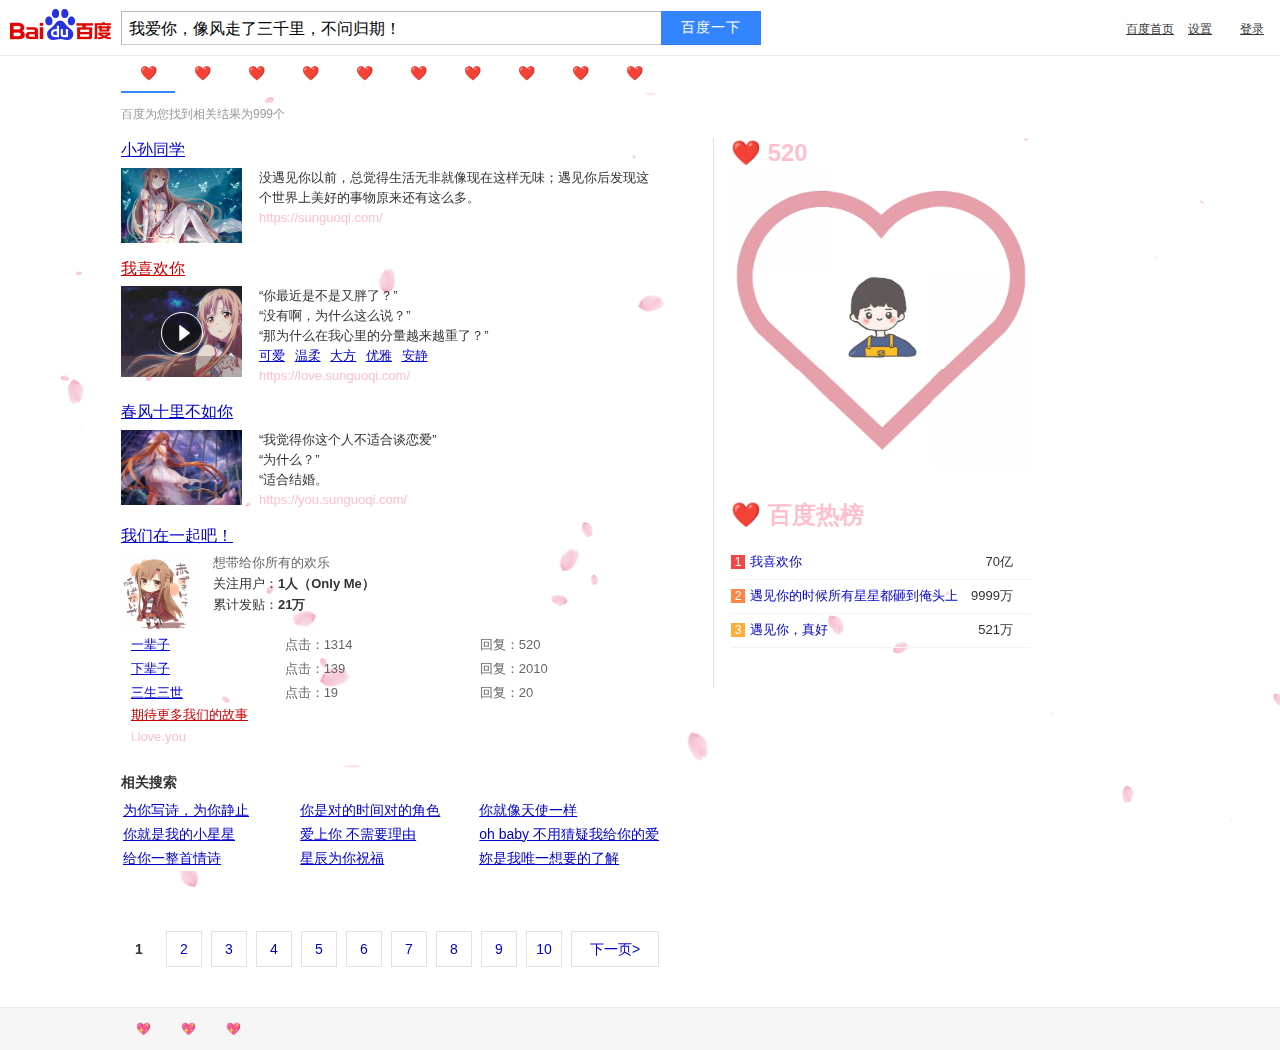
==== result.html @ 17ccb098 "Add files via upload" ====
<html>

<head>
    <title> 我爱你 ❤️</title>
    <meta name="language" content="zh-CN">
    <meta name="github" content="https://github.com/sun0225SUN/Awesome-Love-Code">
    <meta name="describe" content="收集不易，您的star是我坚持的动力，同时也欢迎各位PR哦! ">
    <link rel="icon" type="image/x-icon" href="https://cdn.jsdelivr.net/gh/sun0225SUN/photos/img/20210715233345.png">
    <link rel="search" type="application/opensearchdescription+xml" href="/content-search.xml" title="百度搜索">
    <link rel="stylesheet" href="./result.css">
</head>

<body link="#0000cc">
    <div id="wrapper" class="wrapper_l">
        <script>if (window.bds && bds.util && bds.util.setContainerWidth) {
                bds.util.setContainerWidth();
            }</script>
        <div id="head">
            <div class="head_wrapper">
                <div class="s_form">
                    <div class="s_form_wrapper">
                        <style>
                            .index-logo-srcnew {
                                display: none;
                            }

                            @media (-webkit-min-device-pixel-ratio: 2),
                            (min--moz-device-pixel-ratio: 2),
                            (-o-min-device-pixel-ratio: 2),
                            (min-device-pixel-ratio: 2) {
                                .index-logo-src {
                                    display: none;
                                }

                                .index-logo-srcnew {
                                    display: inline;
                                }
                            }
                        </style>
                        <div id="lg"><img hidefocus="true" src="images/baidu.png" width="270" height="129"></div>
                        <a href="javascript:;" id="result_logo" onmousedown="return c({'fm':'tab','tab':'logo'})"
                            target="_self"><img class="index-logo-src" src="images/baidu.png" alt="到百度首页"
                                title="到百度首页"><img class="index-logo-srcnew" src="images/baidu.png" alt="到百度首页"
                                title="到百度首页"></a>
                        <div id="form" name="f" class="fm "><input type="hidden" name="ie" value="utf-8"><input
                                type="hidden" name="f" value="8"><input type="hidden" name="rsv_bp" value="1"><input
                                type="hidden" name="ch" value=""><input type="hidden" name="tn"
                                value="SE_PclogoS_8whnvm25"><input type="hidden" name="bar" value=""><span
                                class="bg s_ipt_wr"><input id="kw" name="wd" class="s_ipt" maxlength="255"
                                    autocomplete="off" value="我爱你，像风走了三千里，不问归期！"></span><span class="bg s_btn_wr"><input
                                    type="submit" id="su" value="百度一下" class="bg s_btn"></span><span class="tools"><span
                                    id="mHolder">
                                    <div id="mCon"><span>输入法</span></div>
                                    <ul id="mMenu">
                                        <li><a href="javascript:;" name="ime_hw" target="_self">手写</a></li>
                                        <li><a href="javascript:;" name="ime_py" target="_self">拼音</a></li>
                                        <li class="ln"></li>
                                        <li><a href="javascript:;" name="ime_cl" target="_self">关闭</a></li>
                                    </ul>
                                </span></span><input type="hidden" name="oq" value="哈哈"><input type="hidden"
                                name="rsv_pq" value="b4c543330001d825"><input type="hidden" name="rsv_t"
                                value="ff166dYg03rDtVH3pdpVznQvitA+DpDrO0yeJmfh6PIgFDh++zLsp6baa2MTU0p5iCwNbWhjQVoI2g"><input
                                type="hidden" name="rqlang" value="cn"></div>
                        <div id="m"></div>
                    </div>
                </div>
                <div id="u"><a class="toindex" href="javascript:;" target="_self">百度首页</a><a href="javascript:;"
                        name="tj_settingicon" class="pf" target="_self">设置<i
                            class="c-icon c-icon-triangle-down"></i></a><a href="javascript:;" name="tj_login"
                        class="lb" onclick="return false;" target="_self">登录</a></div>
            </div>
        </div>
        <div class="s_tab" id="s_tab">
            <div class="s_tab_inner"><b>❤️</b><a href="javascript:;" wdfield="word"
                    onmousedown="return c({'fm':'tab','tab':'news'})" sync="true" target="_self">❤️</a><a
                    href="javascript:;" onmousedown="return c({'fm':'tab','tab':'video'})" target="_self">❤️</a><a
                    href="javascript:;" wdfield="word" onmousedown="return c({'fm':'tab','tab':'pic'})"
                    target="_self">❤️</a><a href="javascript:;" wdfield="word"
                    onmousedown="return c({'fm':'tab','tab':'zhidao'})" target="_self">❤️</a><a href="javascript:;"
                    wdfield="word" onmousedown="return c({'fm':'tab','tab':'wenku'})" target="_self">❤️</a><a
                    href="javascript:;" wdfield="kw" onmousedown="return c({'fm':'tab','tab':'tieba'})"
                    target="_self">❤️</a><a href="javascript:;" wdfield="q"
                    onmousedown="return c({'fm':'tab','tab':'b2b'})" target="_self">❤️</a><a href="javascript:;"
                    onmousedown="return c({'fm':'tab','tab':'map'})" target="_self">❤️</a><a href="javascript:;"
                    onmousedown="return c({'fm':'tab','tab':'more'})" target="_self">❤️</a>
            </div>
        </div>
        <div id="wrapper_wrapper">
            <!--[if IE 8]>
        <style>
            .c-input input {
                padding-top: 4px;
            }
        </style>
        <![endif]-->
            <style>
                .op-bk-polysemy-other span {
                    display: block
                }

                .op-bk-polysemy-focus a {
                    display: inline-block;
                    height: 22px;
                    line-height: 1.69em;
                    float: left;
                    border-right: 2px solid #fff;
                    background: #f5f5f5;
                    padding: 0 8px;
                    text-decoration: none;
                    color: #333
                }

                .op-bk-polysemy-focustextf span {
                    color: #38f
                }

                .op-bk-polysemy-focusrightf span {
                    display: inline-block;
                    float: left;
                    color: #ccc
                }

                .op-bk-polysemy-focusrightf a {
                    display: inline-block;
                    height: 21px;
                    line-height: 1.54em;
                    text-decoration: underline;
                    border: none;
                    background: #fff;
                    float: left;
                    padding: 0 8px;
                    color: #00c
                }

                .op-bk-polysemy-video__wrap {
                    display: none;
                    position: relative;
                    width: 100%;
                    height: 302.5px;
                    color: #fff;
                    font-size: 13px
                }

                .op-bk-polysemy-video {
                    width: 100%;
                    height: 100%;
                    outline: 0
                }

                .op-bk-polysemy-video__layer {
                    position: absolute;
                    display: none;
                    width: 100%;
                    height: 100%;
                    top: 0;
                    left: 0;
                    background-color: rgba(0, 0, 0, .6);
                    z-index: 1
                }

                .op-bk-polysemy-video__btn,
                .op-bk-polysemy-video__close,
                .op-bk-polysemy-video__replay {
                    position: absolute;
                    cursor: pointer
                }

                .op-bk-polysemy-video__close {
                    top: 5px;
                    right: 5px;
                    z-index: 2
                }

                .op-bk-polysemy-video__btn {
                    bottom: 70px;
                    left: 230px;
                    width: 76px;
                    height: 23px;
                    line-height: 23px;
                    border: 1px solid #fff;
                    text-align: center;
                    color: #fff;
                    text-decoration: none
                }

                .op-bk-polysemy-video__replay {
                    right: 10px;
                    bottom: 10px
                }

                .op-bk-polysemy-imgWrap {
                    position: relative;
                    width: 100%;
                    cursor: pointer
                }

                .op-bk-polysemy-icon {
                    position: absolute;
                    left: 40px;
                    width: 40px;
                    height: 40px;
                    border: 1px solid #fff;
                    border-radius: 50%;
                    background: url([data-uri]) no-repeat center center;
                    background-size: 100% auto
                }

                .op-bk-polysemy-logo {
                    position: absolute;
                    left: 0;
                    bottom: 0;
                    width: 100%;
                    height: 21px;
                    background: rgba(110, 88, 88, .4) url(https://baikebcs.bdimg.com/front-end/second-know/img/logo-small.png) no-repeat center center;
                    background-size: 60px auto
                }

                .op-tieba-general-otherbar span {
                    margin-left: 5px;
                    margin-right: 5px;
                    color: #999
                }

                .op-tieba-general-addnum i,
                .op-tieba-general-replay-time i {
                    font-style: normal
                }

                .op-tieba-general-mainpic {
                    position: relative
                }

                .op-tieba-general-photo {
                    position: absolute;
                    left: 0;
                    top: 0;
                    _display: none;
                    z-index: -1
                }

                .op-tieba-general-photo-link {
                    line-height: 0
                }

                .op-tieba-general-linktxt {
                    display: inline-block
                }

                .op-tieba-general-addnum,
                .op-tieba-general-replay-time {
                    color: #666
                }

                .op-tieba-general-pline {
                    margin-bottom: 3px;
                    *margin-bottom: 5px
                }

                .op-tieba-general-maintable i {
                    font-style: normal
                }

                .op-tieba-general-maintable {
                    padding-top: 2px
                }

                .op-tieba-general-mainpl {
                    padding-left: 10px
                }

                .op-tieba-general-maintable td {
                    padding-bottom: 2px;
                    padding-top: 2px
                }

                .op-tieba-general-graycolor {
                    color: #666
                }

                .op-tieba-general-main-col {
                    margin-top: -4px;
                    position: relative
                }

                .op-tieba-general-main-col p {
                    margin-top: 1px
                }

                .op-tieba-general-right {
                    margin-right: 15px
                }

                .op-tieba-general-lookmore {
                    height: 24px;
                    line-height: 24px;
                    margin-top: -2px;
                    position: relative
                }

                .op_sp_realtime_bigpic5_imgTitle span:hover {
                    text-decoration: underline
                }

                .op_sp_realtime_bigpic5_list div {
                    line-height: 1.7
                }

                .op_sp_realtime_bigpic5_list_last span {
                    padding-bottom: 5px
                }

                .op_sp_realtime_bigpic5_preBox img {
                    vertical-align: top;
                    float: left;
                    height: 81px
                }

                .op_sp_realtime_bigpic5_preBox b,
                .op_sp_realtime_bigpic5_preBox span {
                    display: block;
                    position: absolute;
                    bottom: 0;
                    left: 1px;
                    height: 20px;
                    cursor: pointer
                }

                .op_sp_realtime_bigpic5_preBox span {
                    display: block;
                    background: #000;
                    opacity: .65;
                    filter: alpha(opacity=65);
                    width: 119px
                }

                .op_sp_realtime_bigpic5_preBox b {
                    font: 400 13px/20px arial;
                    color: #fff;
                    background: url(//www.baidu.com/aladdin/img/sp_realtime/play-1.0.png) no-repeat 4px center;
                    padding-left: 20px
                }

                .source-icon {
                    vertical-align: middle;
                    width: 14px;
                    height: 14px;
                    border: 1px solid #eee;
                    border-radius: 100%;
                    margin-right: 5px;
                    margin-top: -3px
                }

                .opr-recommends-merge-title {
                    text-decoration: none
                }

                .opr-recommends-merge-title:hover {
                    text-decoration: underline
                }

                .opr-recommends-merge-imgtext {
                    display: block
                }

                .opr-recommends-merge-hide {
                    display: none
                }

                .opr-recommends-merge-p {
                    position: relative;
                    _zoom: 1
                }

                #lover {
                    transition-duration: 500ms;
                    z-index: 100000;
                }

                #lover:hover {
                    transform: scale(3);
                }

                .opr-recommends-merge-d {
                    min-height: 20px;
                    color: #999
                }

                .opr-recommends-merge-width-text {
                    width: 70px;
                    text-align: center;
                    margin: 3px auto 0;
                    font-size: 12px;
                    line-height: 18px;
                    word-break: break-all
                }

                .opr-recommends-merge-item {
                    text-align: center
                }

                .opr-recommends-merge-mask {
                    position: absolute;
                    top: 0;
                    left: 0;
                    width: 100%;
                }

                .opr-recommends-merge-more-btn i {
                    cursor: pointer
                }

                .opr-recommends-merge-layer table {
                    border-collapse: collapse;
                    border-padding: 0
                }

                .opr-recommends-merge-layer td {
                    font-size: 1em;
                    line-height: 1.67;
                    vertical-align: top
                }

                .opr-recommends-merge-lastspan {
                    display: none
                }

                .opr-recommends-merge-mbGap {
                    margin-bottom: 28px
                }

                .container_l .opr-recommends-merge-lastspan {
                    display: block
                }

                .container_l .cr-content-narrow .opr-recommends-merge-lastspan {
                    display: none
                }

                .opr-recommends-merge-dodge-wrap {
                    margin-bottom: 24px;
                    font-size: 1.1em
                }

                .opr-recommends-merge-user-layer {
                    width: 235px;
                    position: absolute;
                    border: 1px solid #eee;
                    border-radius: 2px;
                    margin-top: 10px;
                    margin-left: -60px;
                    *margin-left: -140px;
                    z-index: 998;
                    background: #fff;
                    color: #333;
                    font-size: 13px;
                    text-align: center;
                    padding: 14px 15px
                }

                .opr-recommends-merge-user-layer button {
                    margin-top: 12px;
                    font-size: 12px
                }

                .opr-recommends-merge-user-layer img {
                    top: 2px;
                    position: relative
                }

                .opr-recommends-merge-user-secondBtn {
                    margin-left: 8px
                }

                .opr-recommends-merge-user-secondBtn i {
                    -ms-transform: rotate(180deg);
                    -moz-transform: rotate(180deg);
                    -webkit-transform: rotate(180deg);
                    -o-transform: rotate(180deg)
                }

                .opr-recommends-merge-user-layer-tips {
                    position: absolute;
                    margin-top: 5px;
                    margin-left: 67px;
                    *margin-left: -22px;
                    border-left: 6px solid transparent;
                    border-right: 6px solid transparent;
                    border-bottom: 6px solid #eee;
                    width: 0;
                    height: 0;
                    z-index: 999
                }

                .opr-recommends-merge-content {
                    position: relative
                }

                .opr-recommends-merge-user-layer-tips-fff {
                    margin-top: 6px;
                    border-bottom: 6px solid #fff
                }

                .opr-recommends-merge-user-layer-hide {
                    display: none
                }

                .opr-recommends-merge-user-layer-icon {
                    position: relative;
                    top: 2px;
                    width: 14px;
                    height: 14px
                }

                .opr-recommends-merge-user-layer-con {
                    position: absolute;
                    width: 312px;
                    height: 140px;
                    top: 0;
                    padding-top: 20px;
                    z-index: 999
                }

                .opr-toplist1-title {
                    position: relative;
                    margin-bottom: 15px
                }

                .opr-toplist1-table .opr-toplist1-right {
                    text-align: right;
                    white-space: nowrap
                }

                .opr-toplist1-table .c-index {
                    min-width: 14px;
                    width: auto
                }

                .opr-toplist1-from {
                    text-align: right
                }

                .opr-toplist1-from a {
                    text-decoration: none
                }

                .opr-toplist1-new {
                    position: relative;
                    top: 1px
                }

                .opr-toplist1-st {
                    margin-bottom: 2px;
                    margin-left: 3px
                }

                .opr-toplist1-update {
                    float: right
                }

                .opr-toplist1-refresh {
                    font-size: 13px;
                    font-weight: 400;
                    text-decoration: none
                }

                .opr-toplist1-cut {
                    white-space: nowrap;
                    text-overflow: ellipsis;
                    overflow: hidden;
                    vertical-align: middle;
                    display: inline-block
                }

                .container_s .opr-toplist1-cut {
                    max-width: 217px
                }

                .container_l .opr-toplist1-cut {
                    max-width: 247px
                }
            </style>
            <div id="container" class="container_s">
                <div id="content_right" class="cr-offset">
                    <table cellspacing="0" cellpadding="0">
                        <tbody>
                            <tr>
                                <td align="left">
                                    <div id="con-ar">
                                        <div class="result-op xpath-log" tpl="right_recommends_merge"
                                            data-click="{&quot;fm&quot;:&quot;alxr&quot;,&quot;p1&quot;:1,&quot;mu&quot;:&quot;http:\/\/www.baidu.com\/s?wd=&amp;srcid=21102&quot;,&quot;rsv_stl&quot;:0,&quot;rsv_srcid&quot;:21102}">
                                            <style>
                                                .c-group-top {
                                                    margin-bottom: 0 !important;
                                                    padding: 10px 10px 11px;
                                                    border-top: 1px solid #E3E3E3;
                                                    border-left: 1px solid #E3E3E3;
                                                    border-right: 1px solid #E3E3E3
                                                }

                                                .c-group-middle {
                                                    margin-bottom: 0 !important;
                                                    padding: 0 10px 8px;
                                                    border-left: 1px solid #E3E3E3;
                                                    border-right: 1px solid #E3E3E3
                                                }

                                                .c-group-bottom {
                                                    padding: 0 10px 10px;
                                                    border-left: 1px solid #E3E3E3;
                                                    border-right: 1px solid #E3E3E3;
                                                    border-bottom: 1px solid #E3E3E3
                                                }

                                                .c-group-title {
                                                    margin-bottom: 5px
                                                }

                                                .c-group {
                                                    width: 516px !important
                                                }
                                            </style>
                                            <div class="cr-content ">
                                                <style>
                                                    .opr-recommends-merge-p,
                                                    .opr-recommends-merge-img,
                                                    .opr-recommends-merge-mask {
                                                        height: 100px;
                                                        width: 100px;
                                                    }

                                                    .opr-recommends-merge-item-vertical .opr-recommends-merge-p,
                                                    .opr-recommends-merge-item-vertical .opr-recommends-merge-img {
                                                        height: 100px;
                                                    }
                                                </style>
                                                <div class="opr-recommends-merge-content">
                                                    <div class="cr-title c-clearfix">

                                                        <span title="相关词语">❤️ 520</span>
                                                    </div>
                                                    <div class="opr-recommends-merge-panel">
                                                        <div class="c-row c-gap-top">
                                                            <div class="c-span4  opr-recommends-merge-item "
                                                                data-click="{'rsv_re_ename':'谢谢','rsv_re_uri':'3f30a2f7476349dc8a8519ace6fe312e'}">
                                                                <div class="opr-recommends-merge-p">
                                                                    <a target="_self" href="javascript:;">
                                                                        <img src="images/01.jpg"
                                                                            class="c-img c-img4 opr-recommends-merge-img"></a>
                                                                    <a class="opr-recommends-merge-mask" target="_self"
                                                                        href="javascript:;"></a>
                                                                </div>


                                                            </div>
                                                            <div class="c-span4  opr-recommends-merge-item "
                                                                data-click="{'rsv_re_ename':'怙恶不悛','rsv_re_uri':'6a9880873dcd4e22b113ff95f9b3518c'}">
                                                                <div class="opr-recommends-merge-p">
                                                                    <a target="_self" href="javascript:;"><img
                                                                            src="images/02.jpg"
                                                                            class="c-img c-img4 opr-recommends-merge-img"></a>
                                                                    <a class="opr-recommends-merge-mask" target="_self"
                                                                        href="javascript:;"></a>
                                                                </div>


                                                            </div>
                                                            <div class="c-span4  c-span-last-s opr-recommends-merge-item "
                                                                data-click="{'rsv_re_ename':'无语','rsv_re_uri':'5a8b1f6aeb344c22824de8c8e2b3932d'}">
                                                                <div class="opr-recommends-merge-p">
                                                                    <a target="_self" href="javascript:;"><img
                                                                            src="images/03.jpg"
                                                                            class="c-img c-img4 opr-recommends-merge-img"></a>
                                                                    <a class="opr-recommends-merge-mask" target="_self"
                                                                        href="javascript:;"></a>
                                                                </div>


                                                            </div>
                                                            <div class="c-span4  c-span-last opr-recommends-merge-lastspan opr-recommends-merge-item "
                                                                data-click="{'rsv_re_ename':'回话','rsv_re_uri':'bde0f4e16b1442c48ccd2aa94e74c6df'}">
                                                                <div class="opr-recommends-merge-p">
                                                                    <a target="_self" href="javascript:;"><img
                                                                            data-src="https://dss2.baidu.com/6ONYsjip0QIZ8tyhnq/it/u=3949176641,4240426765&amp;fm=58"
                                                                            data-b64-id="3949176641_4240426765_58"
                                                                            class="c-img c-img4 opr-recommends-merge-img"></a>
                                                                    <a class="opr-recommends-merge-mask" target="_self"
                                                                        href="javascript:;"></a>
                                                                </div>
                                                                <div class="c-gap-top-small"><a target="_self"
                                                                        title="回话" href="javascript:;">回话</a>
                                                                </div>
                                                                <div class="opr-recommends-merge-d">
                                                                    <p class="opr-recommends-merge-width-text">回答别人问话
                                                                    </p>
                                                                </div>
                                                            </div>
                                                        </div>
                                                        <div class="c-row c-gap-top">
                                                            <div class="c-span4  opr-recommends-merge-item "
                                                                data-click="{'rsv_re_ename':'好像','rsv_re_uri':'fb2bc6a111344a699f3e6a0ae5efca73'}">
                                                                <div class="opr-recommends-merge-p">
                                                                    <a target="_self" href="javascript:;"><img
                                                                            src="images/04.jpg"
                                                                            data-b64-id="1870460053_2750846622_58"
                                                                            class="c-img c-img4 opr-recommends-merge-img"></a>
                                                                    <a class="opr-recommends-merge-mask" target="_self"
                                                                        href="javascript:;"></a>
                                                                </div>


                                                            </div>
                                                            <div class="c-span4  opr-recommends-merge-item "
                                                                data-click="{'rsv_re_ename':'尴尬','rsv_re_uri':'ef5f4dd9033f484e8b74f3bbdd997e8e'}">
                                                                <div class="opr-recommends-merge-p" id="lover">
                                                                    <a target="_self" href="javascript:;"><img
                                                                            src="images/lover.jpg"
                                                                            data-b64-id="1356031244_4184783259_58"
                                                                            class="c-img c-img4 opr-recommends-merge-img"></a>
                                                                    <a class="opr-recommends-merge-mask" target="_self"
                                                                        href="javascript:;"></a>
                                                                </div>


                                                            </div>
                                                            <div class="c-span4  c-span-last-s opr-recommends-merge-item "
                                                                data-click="{'rsv_re_ename':'你们','rsv_re_uri':'e4d4c452e2224a50b14f78d29922ee4c'}">
                                                                <div class="opr-recommends-merge-p">
                                                                    <a target="_self" href="javascript:;"><img
                                                                            src="images/06.jpg"
                                                                            data-b64-id="4014817800_409926055_58"
                                                                            class="c-img c-img4 opr-recommends-merge-img"></a>
                                                                    <a class="opr-recommends-merge-mask" target="_self"
                                                                        href="javascript:;"></a>
                                                                </div>


                                                            </div>
                                                        </div>
                                                        <div class="c-row c-gap-top">
                                                            <div class="c-span4  opr-recommends-merge-item "
                                                                data-click="{'rsv_re_ename':'词语','rsv_re_uri':'eef583e4a993497787f59d041d7a2ae3'}">
                                                                <div class="opr-recommends-merge-p">
                                                                    <a target="_self" href="javascript:;"><img
                                                                            src="images/07.jpg"
                                                                            data-b64-id="211622640_3620576003_58"
                                                                            class="c-img c-img4 opr-recommends-merge-img"></a>
                                                                    <a class="opr-recommends-merge-mask" target="_self"
                                                                        href="javascript:;"></a>
                                                                </div>


                                                            </div>
                                                            <div class="c-span4  opr-recommends-merge-item "
                                                                data-click="{'rsv_re_ename':'纠结','rsv_re_uri':'ad0989eedaee409fac52606b8f42b5d2'}"
                                                                style="margin-top: 3px;">
                                                                <div class="opr-recommends-merge-p">
                                                                    <a target="_self" href="javascript:;"><img
                                                                            src="images/08.jpg"
                                                                            class="c-img c-img4 opr-recommends-merge-img"></a>
                                                                    <a class="opr-recommends-merge-mask" target="_self"
                                                                        href="javascript:;"></a>
                                                                </div>


                                                            </div>
                                                            <div class="c-span4  c-span-last-s opr-recommends-merge-item "
                                                                data-click="{'rsv_re_ename':'仿佛','rsv_re_uri':'49987c6f64494cd68b6dbed8dd13ab3f'}">
                                                                <div class="opr-recommends-merge-p">
                                                                    <a target="_self" href="javascript:;"><img
                                                                            src="images/09.jpg"
                                                                            class="c-img c-img4 opr-recommends-merge-img"></a>
                                                                    <a class="opr-recommends-merge-mask" target="_self"
                                                                        href="javascript:;"></a>
                                                                </div>


                                                            </div>
                                                        </div>

                                                    </div>
                                                </div>
                                            </div>
                                        </div>
                                        <div class="result-op xpath-log" tpl="right_toplist1"
                                            data-click="{&quot;fm&quot;:&quot;alxr&quot;,&quot;p1&quot;:2,&quot;mu&quot;:&quot;http:\/\/www.baidu.com&quot;,&quot;rsv_stl&quot;:0,&quot;rsv_srcid&quot;:20811}">
                                            <style>
                                                .c-group-top {
                                                    margin-bottom: 0 !important;
                                                    padding: 10px 10px 11px;
                                                    border-top: 1px solid #E3E3E3;
                                                    border-left: 1px solid #E3E3E3;
                                                    border-right: 1px solid #E3E3E3
                                                }

                                                .c-group-middle {
                                                    margin-bottom: 0 !important;
                                                    padding: 0 10px 8px;
                                                    border-left: 1px solid #E3E3E3;
                                                    border-right: 1px solid #E3E3E3
                                                }

                                                .c-group-bottom {
                                                    padding: 0 10px 10px;
                                                    border-left: 1px solid #E3E3E3;
                                                    border-right: 1px solid #E3E3E3;
                                                    border-bottom: 1px solid #E3E3E3
                                                }

                                                .c-group-title {
                                                    margin-bottom: 5px
                                                }

                                                .c-group {
                                                    width: 516px !important
                                                }
                                            </style>
                                            <div class="cr-content ">
                                                <div class="FYB_RD">
                                                    <div class="cr-title opr-toplist1-title" title="百度热榜">
                                                        ❤️ 百度热榜
                                                    </div>
                                                    <table class="c-table opr-toplist1-table">
                                                        <tbody>
                                                            <tr>

                                                                <td><span><span
                                                                            class="c-index  c-index-hot1 c-gap-icon-right-small">1</span><a
                                                                            target="_self" href="javascript:;"
                                                                            class="opr-toplist1-cut">我喜欢你
                                                                        </a></span></td>
                                                                <td class="opr-toplist1-right opr-toplist1-right-hot">
                                                                    70亿<i class="opr-toplist1-st c-icon "></i></td>
                                                            </tr>
                                                            <tr>

                                                                <td><span><span
                                                                            class="c-index  c-index-hot2 c-gap-icon-right-small">2</span><a
                                                                            target="_self" href="javascript:;"
                                                                            class="opr-toplist1-cut">遇见你的时候所有星星都砸到俺头上</a></span>
                                                                </td>
                                                                <td class="opr-toplist1-right opr-toplist1-right-hot">
                                                                    9999万<i class="opr-toplist1-st c-icon "></i></td>
                                                            </tr>
                                                            <tr>

                                                                <td><span><span
                                                                            class="c-index  c-index-hot3 c-gap-icon-right-small">3</span><a
                                                                            target="_self" href="javascript:;"
                                                                            class="opr-toplist1-cut">遇见你，真好</a></span>
                                                                </td>
                                                                <td class="opr-toplist1-right opr-toplist1-right-hot">
                                                                    521万<i class="opr-toplist1-st c-icon "></i></td>
                                                            </tr>
                                                        </tbody>


                                                    </table>
                                                </div>
                                            </div>
                                        </div>
                                    </div>
                                </td>
                            </tr>
                        </tbody>
                    </table>
                </div>
                <div class="head_nums_cont_outer OP_LOG">
                    <div class="head_nums_cont_inner" style="top:-42px">
                        <div class="search_tool_conter"><span class="c-gap-left-samll search_tool_close"><i
                                    class="c-icon searchTool-up c-icon-chevron-top-gray-s"></i>收起工具</span><span
                                class="search_tool_tf ">时间不限<i class="c-icon c-icon-triangle-down"></i></span><span
                                class="search_tool_ft c-gap-left">所有网页和文件<i
                                    class="c-icon c-icon-triangle-down"></i></span><span
                                class="search_tool_si c-gap-left">站点内检索<i
                                    class="c-icon c-icon-triangle-down"></i></span></div>
                        <div class="nums">
                            <span class="nums_text">百度为您找到相关结果为999个</span>
                        </div>
                    </div>
                </div>
                <div id="content_left">
                    <div class="result c-container " id="1" srcid="1599" tpl="se_com_default"
                        data-click="{'rsv_bdr':'0' }">
                        <h3 class="t"><a
                                data-click="{'F':'778317EA','F1':'9D73F1E4','F2':'6CA6DD6B','F3':'54E5263F','T':'1589442239','y':'FFB95FFF'}"
                                href="javascript:;" target="_self">小孙同学</a></h3>
                        <div class="c-row c-gap-top-small">
                            <div class="general_image_pic c-span6"><a class="c-img6" style="height:75px"
                                    href="javascript:;" target="_self"><img class="c-img c-img6" src="images/pic1.jpg"
                                        style="height:75px;"></a></div>
                            <div class="c-span18 c-span-last">
                                <div class="c-abstract">没遇见你以前，总觉得生活无非就像现在这样无味；遇见你后发现这个世界上美好的事物原来还有这么多。</div>
                                <div class="f13"><a target="_self" href="javascript:;" class="c-showurl"
                                        style="text-decoration:none;">https://sunguoqi.com/&nbsp;</a>
                                </div>
                            </div>
                        </div>
                    </div>


                    <div class="result-op c-container xpath-log" srcid="1547" id="3" tpl="bk_polysemy"
                        mu="https://baike.baidu.com/item/哈哈/274667" data-op="{'y':'EF7F1ED6'}"
                        data-click="{'p1':'3','rsv_bdr':'0','fm':'albk',rsv_stl:''}">
                        <h3 class="t c-gap-bottom-small">
                            <a href="javascript:;" target="_self">
                                <em>我喜欢你</em></a>
                        </h3>
                        <div class="c-row">
                            <div class="op-bk-polysemy-video__wrap c-gap-bottom">
                                <i class="c-icon c-icon-close op-bk-polysemy-video__close OP_LOG_BTN"></i>
                                <div class="op-bk-polysemy-video__layer">
                                    <a class="op-bk-polysemy-video__btn" href="javascript:;" target="_self">进入百科</a>
                                    <div class="op-bk-polysemy-video__replay OP_LOG_BTN">重新播放</div>
                                </div>
                                <video class="op-bk-polysemy-video"
                                    poster="https://bkimg.cdn.bcebos.com/pic/9358d109b3de9c8282d48a5c6281800a18d843ab?x-bce-process=image/resize,m_fill,w_400,h_225,align_0"
                                    data-src="http://www.baidu.com/link?url=p4cg3b04H06K_f4_8_9eLm5Ofo2h5q64mFPehMDbCYpQKonuSDvEklzYrN8ORyx-oPswR0b_ErqUrRWQLTkZmgLk9uJVD3NAajbz6tutG5l7xSjQXeXUvnkFZyWDSCR4Yu7zfp-hugEQdauXtntcoa"
                                    controls="controls" preload="auto" controlslist="nodownload"
                                    oncontextmenu="return false">
                                </video>
                            </div>
                            <div class="c-span6">
                                <div class="op-bk-polysemy-imgWrap OP_LOG_BTN"
                                    data-url="http://www.baidu.com/link?url=2UyZke3nX7z-repkdOautH7KLfKj9p1yZ5vhXZS6MPUgjxLhX8hTtLWxAiP9cntEXLv-w2NY7TKgyxtv37yF_1wt1DVZFW4RfVGNdfSzLogHmg-zxaaPkfqcfcGrQrrY">
                                    <div class="c-img c-img6"
                                        style="height: 91px; background: url(images/pic2.jpg) no-repeat center center; background-size: cover;">
                                    </div>
                                    <i class="op-bk-polysemy-icon" style="top:25.5px"></i>
                                    <div class="op-bk-polysemy-logo"></div>
                                </div>
                            </div>
                            <div class="c-span18 c-span-last">
                                <p>“你最近是不是又胖了？”<br>
                                    “没有啊，为什么这么说？”<br>
                                    “那为什么在我心里的分量越来越重了？”</p>
                                <p>
                                    <a class="c-gap-right-small op-se-listen-recommend" href="javascript:;"
                                        target="_self" title="可爱">可爱</a>
                                    <a class="c-gap-right-small op-se-listen-recommend" href="javascript:;"
                                        target="_self" title="温柔">温柔</a>
                                    <a class="c-gap-right-small op-se-listen-recommend" href="javascript:;"
                                        target="_self" title="大方">大方</a>
                                    <a class="c-gap-right-small op-se-listen-recommend" href="javascript:;"
                                        target="_self" title="优雅">优雅</a>
                                    <a class="c-gap-right-small op-se-listen-recommend" href="javascript:;"
                                        target="_self" title="安静">安静</a>
                                </p>
                                <p class=" op-bk-polysemy-move"><span class="c-showurl">https://love.sunguoqi.com/
                                    </span>
                                </p>
                            </div>
                        </div>
                    </div>


                    <style>
                        .c-group-top {
                            margin-bottom: 0 !important;
                            padding: 10px 10px 11px;
                            border-top: 1px solid #E3E3E3;
                            border-left: 1px solid #E3E3E3;
                            border-right: 1px solid #E3E3E3
                        }

                        .c-group-middle {
                            margin-bottom: 0 !important;
                            padding: 0 10px 8px;
                            border-left: 1px solid #E3E3E3;
                            border-right: 1px solid #E3E3E3
                        }

                        .c-group-bottom {
                            padding: 0 10px 10px;
                            border-left: 1px solid #E3E3E3;
                            border-right: 1px solid #E3E3E3;
                            border-bottom: 1px solid #E3E3E3
                        }

                        .c-group-title {
                            margin-bottom: 5px
                        }

                        .c-group {
                            width: 516px !important
                        }
                    </style>
                    <div class="result c-container " id="8" srcid="1599" tpl="se_com_default"
                        data-click="{'rsv_bdr':'0' }">
                        <h3 class="t"><a data-click="{
            'F':'778317EA',
            'F1':'9D73F1E4',
            'F2':'4CA6DC6B',
            'F3':'54E5263F',
            'T':'1589442239',
                        'y':'BFEDEDBA'
                                                }" href="javascript:;" target="_self">春风十里不如你</a></h3>
                        <div class="c-row c-gap-top-small">
                            <div class="general_image_pic c-span6"><a class="c-img6" style="height:75px"
                                    href="javascript:;" target="_self"><img class="c-img c-img6" src="images/pic3.jpg"
                                        style="height:75px;"></a></div>
                            <div class="c-span18 c-span-last">
                                <div class="c-abstract">“我觉得你这个人不适合谈恋爱”<br>
                                    “为什么？”<br>
                                    “适合结婚。</div>
                                <div class="f13"><a target="_self" href="javascript:;" class="c-showurl"
                                        style="text-decoration:none;">
                                        <style>
                                            .nor-src-wrap {
                                                position: relative;
                                            }

                                            .nor-src-icon {
                                                vertical-align: middle;
                                                width: 14px;
                                                height: 14px;
                                                border: 1px solid #eee;
                                                border-radius: 100%;
                                                margin-right: 5px;
                                                margin-top: -3px;
                                                position: relative;
                                            }

                                            .nor-src-icon-with-v {
                                                margin-right: 10px;
                                            }

                                            .nor-src-icon-v {
                                                display: inline-block;
                                                width: 10px;
                                                height: 10px;
                                                border-radius: 100%;
                                                position: absolute;
                                                left: 8px;
                                                bottom: 0;
                                                background-image: url(https://b.bdstatic.com/searchbox/icms/searchbox/img/yellow-v.png);
                                                background-size: 10px 10px;
                                            }

                                            .nor-src-icon-v.vicon-1 {
                                                background-image: url(https://b.bdstatic.com/searchbox/icms/searchbox/img/red-v.png);
                                            }

                                            .nor-src-icon-v.vicon-2 {
                                                background-image: url(https://b.bdstatic.com/searchbox/icms/searchbox/img/blue-v.png);
                                            }

                                            .nor-src-icon-v.vicon-3 {
                                                background-image: url(https://b.bdstatic.com/searchbox/icms/searchbox/img/yellow-v.png);
                                            }
                                        </style>
                                        <span class="nor-src-wrap">https://you.sunguoqi.com/</span>
                                    </a>

                                </div>
                            </div>
                        </div>
                    </div>
                    <div class="result-op c-container xpath-log" srcid="10" fk="哈哈" id="6" tpl="tieba_general"
                        mu="http://tieba.baidu.com/f?kw=%B9%FE%B9%FE&amp;fr=ala0&amp;loc=rec" data-op="{'y':'EBFB5B77'}"
                        data-click="{'p1':'6','rsv_bdr':'0','fm':'alop',rsv_stl:'5'}">
                        <h3 class="t c-gap-bottom-small">
                            <a href="javascript:;" target="_self">
                                我们在一起吧！</a>
                        </h3>
                        <style>
                            .op-tieba-general-mainpic {
                                width: 75px;
                                margin-right: 17px;
                                float: left;
                            }

                            .op-tieba-general-main-con {
                                width: 259px;
                                float: left;
                            }

                            .op-tieba-general-main-col {
                                width: 443px;
                            }

                            .op-tieba-general-leftimg-main {
                                width: 351px;
                            }
                        </style>
                        <table class="op-tieba-general-maintable" width="100%" cellspacing="0" cellpadding="0"
                            border="0">
                            <tbody>
                                <tr>
                                    <td class="op-tieba-general-firsttd" colspan="3">
                                        <div class="op-tieba-general-mainpic"><a class="op-tieba-general-photo-link"
                                                href="javascript:;" target="_self"><img class="c-img4"
                                                    src="./images/pic4.jpg"></a>
                                        </div>
                                        <div class="op-tieba-general-main-col op-tieba-general-main-con">
                                            <p class="c-gray">想带给你所有的欢乐</p>
                                            <p><span>关注用户：<strong>1人（Only Me）</strong></span></p>
                                            <p><span>累计发贴：<strong>21万</strong></span></p>

                                        </div>
                                    </td>
                                </tr>
                                <tr>
                                    <td class="op-tieba-general-firsttd op-tieba-general-mainpl"><a href="javascript:;"
                                            target="_self" class="op-tieba-general-linktxt">一辈子</a>
                                    </td>
                                    <td class="op-tieba-general-graycolor"><span class="c-gap-right-small">点击：<i
                                                class="op-mthread1-clicknum">1314</i></span></td>
                                    <td class="op-tieba-general-graycolor"><span>回复：<i
                                                class="op-mthread1-replaynumber">520</i></span>
                                    </td>
                                </tr>
                                <tr>
                                    <td class="op-tieba-general-firsttd op-tieba-general-mainpl"><a href="javascript:;"
                                            target="_self" class="op-tieba-general-linktxt">下辈子</a>
                                    </td>
                                    <td class="op-tieba-general-graycolor"><span class="c-gap-right-small">点击：<i
                                                class="op-mthread2-clicknum">139</i></span></td>
                                    <td class="op-tieba-general-graycolor"><span>回复：<i
                                                class="op-mthread2-replaynumber">2010</i></span>
                                    </td>
                                </tr>
                                <tr>
                                    <td class="op-tieba-general-firsttd op-tieba-general-mainpl"><a href="javascript:;"
                                            target="_self" class="op-tieba-general-linktxt">三生三世</a>
                                    </td>
                                    <td class="op-tieba-general-graycolor"><span class="c-gap-right-small">点击：<i
                                                class="op-mthread3-clicknum">19</i></span></td>
                                    <td class="op-tieba-general-graycolor"><span>回复：<i
                                                class="op-mthread3-replaynumber">20</i></span></td>
                                </tr>
                            </tbody>
                        </table>
                        <div class="op-tieba-general-lookmore op-tieba-general-mainpl"><a href="javascript:;"
                                target="_self"><em>期待更多我们的故事</em></a>
                        </div>
                        <div class="c-showurl op-tieba-general-mainpl">
                            <span class="c-showurl">i.love.you</span><span class="c-tools"
                                id="tools_14207815823447778962_6"><a class="c-tip-icon" href="javascript:;"
                                    target="_self"><i class="c-icon c-icon-triangle-down-g"></i></a></span><a
                                target="_self" href="javascript:;"></a>
                        </div>
                    </div>
                    <style>
                        .c-group-top {
                            margin-bottom: 0 !important;
                            padding: 10px 10px 11px;
                            border-top: 1px solid #E3E3E3;
                            border-left: 1px solid #E3E3E3;
                            border-right: 1px solid #E3E3E3
                        }

                        .c-group-middle {
                            margin-bottom: 0 !important;
                            padding: 0 10px 8px;
                            border-left: 1px solid #E3E3E3;
                            border-right: 1px solid #E3E3E3
                        }

                        .c-group-bottom {
                            padding: 0 10px 10px;
                            border-left: 1px solid #E3E3E3;
                            border-right: 1px solid #E3E3E3;
                            border-bottom: 1px solid #E3E3E3
                        }

                        .c-group-title {
                            margin-bottom: 5px
                        }

                        .c-group {
                            width: 516px !important
                        }
                    </style>
                </div>
                <div style="clear:both;height:0;"></div>
                <div id="rs">
                    <div class="tt">相关搜索</div>
                    <table cellpadding="0">
                        <tbody>
                            <tr>
                                <th>
                                    <a href="javascript:;" target="_self">为你写诗，为你静止</a>
                                </th>
                                <td></td>
                                <th>
                                    <a href="javascript:;" target="_self">你是对的时间对的角色</a>
                                </th>
                                <td></td>
                                <th>
                                    <a href="javascript:;" target="_self">你就像天使一样</a>
                                </th>
                            </tr>
                            <tr>
                                <th>
                                    <a href="javascript:;" target="_self">你就是我的小星星</a>
                                </th>
                                <td></td>
                                <th>
                                    <a href="javascript:;" target="_self">爱上你
                                        不需要理由</a>
                                </th>
                                <td></td>
                                <th>
                                    <a href="javascript:;" target="_self">oh
                                        baby 不用猜疑我给你的爱</a>
                                </th>
                            </tr>
                            <tr>
                                <th>
                                    <a href="javascript:;" target="_self">给你一整首情诗</a>
                                </th>
                                <td></td>
                                <th>
                                    <a href="javascript:;" target="_self">星辰为你祝福</a>
                                </th>
                                <td></td>
                                <th>
                                    <a href="javascript:;" target="_self">妳是我唯一想要的了解 </a>
                                </th>
                            </tr>
                        </tbody>
                    </table>
                </div>
                <div id="page">
                    <strong><span class="fk fk_cur"><i class="c-icon c-icon-bear-p"></i></span><span
                            class="pc">1</span></strong><a href="javascript:;" target="_self"><span class="fk fkd"><i
                                class="c-icon c-icon-bear-pn"></i></span><span class="pc">2</span></a><a
                        href="javascript:;" target="_self"><span class="fk"><i
                                class="c-icon c-icon-bear-pn"></i></span><span class="pc">3</span></a><a
                        href="javascript:;" target="_self"><span class="fk fkd"><i
                                class="c-icon c-icon-bear-pn"></i></span><span class="pc">4</span></a><a
                        href="javascript:;" target="_self"><span class="fk"><i
                                class="c-icon c-icon-bear-pn"></i></span><span class="pc">5</span></a><a
                        href="javascript:;" target="_self"><span class="fk fkd"><i
                                class="c-icon c-icon-bear-pn"></i></span><span class="pc">6</span></a><a
                        href="javascript:;" target="_self"><span class="fk"><i
                                class="c-icon c-icon-bear-pn"></i></span><span class="pc">7</span></a><a
                        href="javascript:;" target="_self"><span class="fk fkd"><i
                                class="c-icon c-icon-bear-pn"></i></span><span class="pc">8</span></a><a
                        href="javascript:;" target="_self"><span class="fk"><i
                                class="c-icon c-icon-bear-pn"></i></span><span class="pc">9</span></a><a
                        href="javascript:;" target="_self"><span class="fk fkd"><i
                                class="c-icon c-icon-bear-pn"></i></span><span class="pc">10</span></a><a
                        href="javascript:;" class="n" target="_self">下一页&gt;</a>
                </div>
                <div id="content_bottom">
                </div>
            </div>
            <div id="foot">
                <div class="foot-inner"><span id="help" style="float:left;padding-left:121px"><a href="javascript:;"
                            target="_self"
                            onmousedown="return c({'fm':'behb','tab':'help','url':this.href,'title':this.innerHTML})">💖</a><a
                            href="javascript:;" target="_self"
                            onmousedown="return c({'fm':'behb','tab':'jubao','url':this.href,'title':this.innerHTML})">💖</a><a
                            class="feedback" onclick="return false;" href="javascript:;" target="_self"
                            onmousedown="return ns_c({'fm':'behb','tab':'feedback'})">💖</a></span></div>
            </div>
            <div class="c-tips-container" id="c-tips-container"></div>
        </div>
    </div>
    <audio id="music" autoplay="autoplay" loop="loop">
        <source src="./bgMusic.mp3" type="audio/mpeg">
    </audio>
    <script type="text/javascript"
        src="https://dss1.bdstatic.com/5eN1bjq8AAUYm2zgoY3K/r/www/cache/static/protocol/https/jquery/jquery-1.10.2.min_65682a2.js"></script>
    <script src="sakura.js"></script>
    <script>
        let loveWords = [
            '如果我不讨你喜欢，你直接爱上我好了',
            '打你名字再多遍都不费劲，输入法会自己跑出来',
            '你喜欢星星吗？我才不摘给你，我要把它们藏进我的眼睛，每天对着你blingbling',
            '你笑的时候真好看，像月牙里装满了星星',
            '我不知道流星能飞多久，值不值得追求;我不知道樱花能开多久，值不值得等候。但我知道你就像烟花般美丽，像恒星般永恒，值得我用一生去保留',
            '如果一滴水代表一个祝福，我送你一个东海;如果一颗星代表一份幸福，我送你一条银河;如果一棵树代表一份思念，我送你一片森林',
            '不思进取，思你',
            '时光还在，你还在',
            '假如可以的话，我愿意花去生命中的每一分每一秒，陪着你',
            '唱一首写不完的歌，荡漾着爱你的音符',
            '对于世界而言，你是一个人;但是对于我而言，你是我的整个世界',
        ];
        let allLinks = document.getElementsByTagName("a");
        for (let i = 0; i < allLinks.length; i++) {
            allLinks[i].href = "javascript:;"
            allLinks[i].target = "_self";
            allLinks[i].onclick = () => {
                document.getElementById("music").play();
                alert(loveWords[Math.floor(Math.random() * loveWords.length)]);
            };
        }
    </script>
    <script src="./cursor-effect.js"></script>
    <canvas
        style="position: fixed; left: 0px; top: 0px; z-index: 2147483647; pointer-events: none; width: 1214px; height: 925px;"
        width="1214" height="925"></canvas>
    <!---->
    <canvas height="925" width="1214" style="position: fixed;left: 0;top: 0;pointer-events: none;z-index: -1;"
        id="canvas_sakura"></canvas>
    <!---->

</body>

</html>
---- result.css ----
body {
    color: #333;
    background: #fff;
    padding: 6px 0 0;
    margin: 0;
    position: relative;
    min-width: 900px
}

body,
th,
td,
.p1,
.p2 {
    font-family: arial
}

p,
form,
ol,
ul,
li,
dl,
dt,
dd,
h3 {
    margin: 0;
    padding: 0;
    list-style: none
}

input {
    padding-top: 0;
    padding-bottom: 0;
    -moz-box-sizing: border-box;
    -webkit-box-sizing: border-box;
    box-sizing: border-box
}

table,
img {
    border: 0
}

td {
    font-size: 9pt;
    line-height: 18px
}

em {
    font-style: normal;
    color: #c00
}

a em {
    text-decoration: underline
}

cite {
    font-style: normal;
    color: pink
}

.m,
a.m {
    color: #666
}

a.m:visited {
    color: #606
}

.g,
a.g {
    color: pink
}

.c {
    color: #77c
}

.f14 {
    font-size: 14px
}

.f10 {
    font-size: 10.5pt
}

.f16 {
    font-size: 16px
}

.f13 {
    font-size: 13px
}

.bg {
    background-image: url(https://dss1.bdstatic.com/5eN1bjq8AAUYm2zgoY3K/r/www/cache/static/protocol/https/global/img/icons_441e82f.png);
    _background-image: url(https://dss1.bdstatic.com/5eN1bjq8AAUYm2zgoY3K/r/www/cache/static/protocol/https/global/img/icons_d5b04cc.gif);
    background-repeat: no-repeat
}

#u,
#head,
#tool,
#search,
#foot {
    font-size: 12px
}

.logo {
    width: 117px;
    height: 38px;
    cursor: pointer
}

.p1 {
    line-height: 120%;
    margin-left: -12pt
}

.p2 {
    width: 100%;
    line-height: 120%;
    margin-left: -12pt
}

#wrapper {
    _zoom: 1
}

#container {
    word-break: break-all;
    word-wrap: break-word;
    position: relative
}

.container_s {
    width: 1002px
}

.container_l {
    width: 1222px
}

#content_left {
    width: 636px;
    float: left;
    padding-left: 35px
}

#content_right {
    border-left: 1px solid #e1e1e1;
    float: right
}

.container_s #content_right {
    width: 271px
}

.container_l #content_right {
    width: 434px
}

.content_none {
    padding-left: 35px
}

#u {
    color: #999;
    white-space: nowrap;
    position: absolute;
    right: 10px;
    top: 4px;
    z-index: 299
}

#u a {
    color: #00c;
    margin: 0 5px
}

#u .reg {
    margin: 0
}

#u .last {
    margin-right: 0
}

#u .un {
    font-weight: 700;
    margin-right: 5px
}

#u ul {
    width: 100%;
    background: #fff;
    border: 1px solid #9b9b9b
}

#u li {
    height: 25px
}

#u li a {
    width: 100%;
    height: 25px;
    line-height: 25px;
    display: block;
    text-align: left;
    text-decoration: none;
    text-indent: 6px;
    margin: 0;
    filter: none \9
}

#u li a:hover {
    background: #ebebeb
}

#u li.nl {
    border-top: 1px solid #ebebeb
}

#user {
    display: inline-block
}

#user_center {
    position: relative;
    display: inline-block
}

#user_center .user_center_btn {
    margin-right: 5px
}

.userMenu {
    width: 64px;
    position: absolute;
    right: 7px;
    _right: 2px;
    top: 15px;
    top: 14px \9;
    *top: 15px;
    padding-top: 4px;
    display: none;
    *background: #fff
}

#head {
    padding-left: 35px;
    margin-bottom: 20px;
    width: 900px
}

.fm {
    clear: both;
    position: relative;
    z-index: 297
}

.nv a,
.nv b,
.btn,
#page,
#more {
    font-size: 14px
}

.s_nav {
    height: 45px
}

.s_nav .s_logo {
    margin-right: 20px;
    float: left
}

.s_nav .s_logo img {
    border: 0;
    display: block
}

.s_tab {
    line-height: 18px;
    padding: 20px 0 0;
    float: left
}

.s_nav a {
    color: #00c;
    font-size: 14px
}

.s_nav b {
    font-size: 14px
}

.s_ipt_wr {
    width: 536px;
    height: 30px;
    display: inline-block;
    margin-right: 5px;
    background-position: 0 -96px;
    border: 1px solid #b6b6b6;
    border-color: #7b7b7b #b6b6b6 #b6b6b6 #7b7b7b;
    vertical-align: top
}

.s_ipt {
    width: 523px;
    height: 22px;
    font: 16px/18px arial;
    line-height: 22px;
    margin: 5px 0 0 7px;
    padding: 0;
    background: #fff;
    border: 0;
    outline: 0;
    -webkit-appearance: none
}

.s_btn {
    width: 95px;
    height: 32px;
    padding-top: 2px \9;
    font-size: 14px;
    padding: 0;
    background-color: #ddd;
    background-position: 0 -48px;
    border: 0;
    cursor: pointer
}

.s_btn_h {
    background-position: -240px -48px
}

.s_btn_wr {
    width: 97px;
    height: 34px;
    display: inline-block;
    background-position: -120px -48px;
    *position: relative;
    z-index: 0;
    vertical-align: top
}

.fm_red .s_ipt_wr,
.fm_red .s_ipt_wr.iptfocus,
.fm_red .s_ipt_wr:hover,
.fm_red .s_ipt_wr.ipthover {
    border-color: #e10602 transparent #e10602 #e10602
}

.fm_red .s_btn {
    background-color: #e10602;
    border-bottom: 1px solid #c30602
}

.yy_fm .s_ipt_wr,
.yy_fm .s_ipt_wr.iptfocus,
.yy_fm .s_ipt_wr:hover,
.yy_fm .s_ipt_wr.ipthover {
    border-color: #e10602 transparent #e10602 #e10602;
    animation: yy-ipt .2s;
    -moz-animation: yy-ipt .2s;
    -webkit-animation: yy-ipt .2s;
    -o-animation: yy-ipt .2s
}

.yy_fm .s_btn {
    background-color: #e10602;
    border-bottom: 1px solid #c30602;
    animation: yunying .2s;
    -moz-animation: yunying .2s;
    -webkit-animation: yunying .2s;
    -o-animation: yunying .2s
}

.yy_fm_blue .s_ipt_wr,
.yy_fm_blue .s_ipt_wr.iptfocus,
.yy_fm_blue .s_ipt_wr:hover,
.yy_fm_blue .s_ipt_wr.ipthover {
    animation: yy-ipt-blue .2s;
    border-color: #4791ff transparent #4791ff #4791ff
}

.yy_fm_blue .s_btn {
    animation: yunying-blue .2s;
    background-color: #3385ff;
    border-bottom: 1px solid #2d78f4
}

@keyframes yy-ipt {
    0% {
        border-color: #4791ff transparent #4791ff #4791ff
    }

    100% {
        border-color: #e10602 transparent #e10602 #e10602
    }
}

@-moz-keyframes yy-ipt {
    0% {
        border-color: #4791ff transparent #4791ff #4791ff
    }

    100% {
        border-color: #e10602 transparent #e10602 #e10602
    }
}

@-webkit-keyframes yy-ipt {
    0% {
        border-color: #4791ff transparent #4791ff #4791ff
    }

    100% {
        border-color: #e10602 transparent #e10602 #e10602
    }
}

@-o-keyframes yy-ipt {
    0% {
        border-color: #4791ff transparent #4791ff #4791ff
    }

    100% {
        border-color: #e10602 transparent #e10602 #e10602
    }
}

@keyframes yy-ipt-blue {
    0% {
        border-color: #e10602 transparent #e10602 #e10602
    }

    100% {
        border-color: #4791ff transparent #4791ff #4791ff
    }
}

@-moz-keyframes yy-ipt-blue {
    0% {
        border-color: #e10602 transparent #e10602 #e10602
    }

    100% {
        border-color: #4791ff transparent #4791ff #4791ff
    }
}

@-webkit-keyframes yy-ipt-blue {
    0% {
        border-color: #e10602 transparent #e10602 #e10602
    }

    100% {
        border-color: #4791ff transparent #4791ff #4791ff
    }
}

@-o-keyframes yy-ipt-blue {
    0% {
        border-color: #e10602 transparent #e10602 #e10602
    }

    100% {
        border-color: #4791ff transparent #4791ff #4791ff
    }
}

@keyframes yunying {
    0% {
        background-color: #3385ff;
        border-bottom: 1px solid #2d78f4
    }

    100% {
        background-color: #e10602;
        border-bottom: 1px solid #c30602
    }
}

@-moz-keyframes yunying {
    0% {
        background-color: #3385ff;
        border-bottom: 1px solid #2d78f4
    }

    100% {
        background-color: #e10602;
        border-bottom: 1px solid #c30602
    }
}

@-webkit-keyframes yunying {
    0% {
        background-color: #3385ff;
        border-bottom: 1px solid #2d78f4
    }

    100% {
        background-color: #e10602;
        border-bottom: 1px solid #c30602
    }
}

@-o-keyframes yunying {
    0% {
        background-color: #3385ff;
        border-bottom: 1px solid #2d78f4
    }

    100% {
        background-color: #e10602;
        border-bottom: 1px solid #c30602
    }
}

@keyframes yunying-blue {
    0% {
        background-color: #e10602;
        border-bottom: 1px solid #c30602
    }

    100% {
        background-color: #3385ff;
        border-bottom: 1px solid #2d78f4
    }
}

@-moz-keyframes yunying-blue {
    0% {
        background-color: #e10602;
        border-bottom: 1px solid #c30602
    }

    100% {
        background-color: #3385ff;
        border-bottom: 1px solid #2d78f4
    }
}

@-webkit-keyframes yunying-blue {
    0% {
        background-color: #e10602;
        border-bottom: 1px solid #c30602
    }

    100% {
        background-color: #3385ff;
        border-bottom: 1px solid #2d78f4
    }
}

@-o-keyframes yunying-blue {
    0% {
        background-color: #e10602;
        border-bottom: 1px solid #c30602
    }

    100% {
        background-color: #3385ff;
        border-bottom: 1px solid #2d78f4
    }
}

.sethf {
    padding: 0;
    margin: 0;
    font-size: 14px
}

.set_h {
    display: none;
    behavior: url(#default#homepage)
}

.set_f {
    display: none
}

.shouji {
    margin-left: 19px
}

.shouji a {
    text-decoration: none
}

#head .bdsug {
    top: 33px
}

#search form {
    position: relative
}

#search form .bdsug {
    bottom: 33px
}

.bdsug {
    display: none;
    position: absolute;
    z-index: 1;
    width: 538px;
    background: #fff;
    border: 1px solid #ccc;
    _overflow: hidden;
    box-shadow: 1px 1px 3px #ededed;
    -webkit-box-shadow: 1px 1px 3px #ededed;
    -moz-box-shadow: 1px 1px 3px #ededed;
    -o-box-shadow: 1px 1px 3px #ededed
}

.bdsug.bdsugbg ul {
    background: url(https://dss1.bdstatic.com/5eN1bjq8AAUYm2zgoY3K/r/www/cache/static/protocol/https/home/img/sugbg_1762fe7.png) 100% 100% no-repeat;
    background-size: 100px 110px;
    background-image: url(https://dss1.bdstatic.com/5eN1bjq8AAUYm2zgoY3K/r/www/cache/static/protocol/https/home/img/sugbg_90fc9cf.gif) \9
}

.bdsug li {
    width: 522px;
    color: #000;
    font: 14px arial;
    line-height: 22px;
    padding: 0 8px;
    position: relative;
    cursor: default
}

.bdsug li.bdsug-s {
    background: #f0f0f0
}

.bdsug-store span,
.bdsug-store b {
    color: #7A77C8
}

.bdsug-store-del {
    font-size: 12px;
    color: #666;
    text-decoration: underline;
    position: absolute;
    right: 8px;
    top: 0;
    cursor: pointer;
    display: none
}

.bdsug-s .bdsug-store-del {
    display: inline-block
}

.bdsug-ala {
    display: inline-block;
    border-bottom: 1px solid #e6e6e6
}

.bdsug-ala h3 {
    line-height: 14px;
    background: url(//www.baidu.com/img/sug_bd.png) no-repeat left center;
    margin: 8px 0 5px;
    font-size: 12px;
    font-weight: 400;
    color: #7B7B7B;
    padding-left: 20px
}

.bdsug-ala p {
    font-size: 14px;
    font-weight: 700;
    padding-left: 20px
}

.bdsug .bdsug-direct {
    width: auto;
    padding: 0;
    border-bottom: 1px solid #f1f1f1
}

.bdsug .bdsug-direct p {
    color: #00c;
    font-weight: 700;
    line-height: 34px;
    padding: 0 8px;
    cursor: pointer;
    white-space: nowrap;
    overflow: hidden
}

.bdsug .bdsug-direct p img {
    width: 16px;
    height: 16px;
    margin: 7px 6px 9px 0;
    vertical-align: middle
}

.bdsug .bdsug-direct p span {
    margin-left: 8px
}

.bdsug .bdsug-direct p i {
    font-size: 12px;
    line-height: 100%;
    font-style: normal;
    font-weight: 400;
    color: #fff;
    background-color: #2b99ff;
    display: inline;
    text-align: center;
    padding: 1px 5px;
    *padding: 2px 5px 0;
    margin-left: 8px;
    overflow: hidden
}

.bdsug .bdsug-pcDirect {
    color: #000;
    font-size: 14px;
    line-height: 30px;
    height: 30px;
    background-color: #f8f8f8
}

.bdsug .bdsug-pc-direct-tip {
    position: absolute;
    right: 15px;
    top: 8px;
    width: 55px;
    height: 15px;
    display: block;
    background: url(https://dss1.bdstatic.com/5eN1bjq8AAUYm2zgoY3K/r/www/cache/static/protocol/https/global/img/pc_direct_42d6311.png) no-repeat 0 0
}

.bdsug li.bdsug-pcDirect-s {
    background-color: #f0f0f0
}

.bdsug .bdsug-pcDirect-is {
    color: #000;
    font-size: 14px;
    line-height: 22px;
    background-color: #f8f8f8
}

.bdsug .bdsug-pc-direct-tip-is {
    position: absolute;
    right: 15px;
    top: 3px;
    width: 55px;
    height: 15px;
    display: block;
    background: url(https://dss1.bdstatic.com/5eN1bjq8AAUYm2zgoY3K/r/www/cache/static/protocol/https/global/img/pc_direct_42d6311.png) no-repeat 0 0
}

.bdsug li.bdsug-pcDirect-is-s {
    background-color: #f0f0f0
}

.bdsug .bdsug-pcDirect-s .bdsug-pc-direct-tip,
.bdsug .bdsug-pcDirect-is-s .bdsug-pc-direct-tip-is {
    background-position: 0 -15px
}

.bdsug .bdsug-newicon {
    color: #929292;
    opacity: .7;
    font-size: 12px;
    display: inline-block;
    line-height: 22px;
    letter-spacing: 2px
}

.bdsug .bdsug-s .bdsug-newicon {
    opacity: 1
}

.bdsug .bdsug-newicon i {
    letter-spacing: 0;
    font-style: normal
}

.bdsug .bdsug-feedback-wrap {
    text-align: right;
    background: #fafafa;
    color: #666;
    height: 25px;
    line-height: 27px
}

.bdsug .bdsug-feedback {
    margin-right: 10px;
    text-decoration: underline;
    color: #666
}

.toggle-underline {
    text-decoration: none
}

.toggle-underline:hover {
    text-decoration: underline
}

#tb_mr {
    color: #00c;
    cursor: pointer;
    position: relative;
    z-index: 298
}

#tb_mr b {
    font-weight: 400;
    text-decoration: underline
}

#tb_mr small {
    font-size: 11px
}

#page {
    font: 14px arial;
    white-space: nowrap;
    padding-left: 35px
}

#page a,
#page strong {
    display: inline-block;
    vertical-align: text-bottom;
    height: 66px;
    text-align: center;
    line-height: 34px;
    text-decoration: none;
    overflow: hidden;
    margin-right: 9px;
    background: #fff
}

#page a {
    cursor: pointer
}

#page a:hover {
    background: 0 0
}

#page .n:hover,
#page a:hover .pc {
    background: #f2f8ff;
    border: 1px solid #38f
}

#page .n {
    height: 34px;
    padding: 0 18px;
    border: 1px solid #e1e2e3
}

#page span {
    display: block
}

#page .pc {
    width: 34px;
    height: 34px;
    border: 1px solid #e1e2e3;
    cursor: pointer
}

#page .fk {
    width: 24px;
    height: 24px;
    margin-bottom: 6px;
    margin-left: 6px;
    cursor: pointer
}

#page strong .fk,
#page strong .pc {
    cursor: auto
}

#page .fk .c-icon-bear-pn {
    top: -3px;
    position: relative
}

#page .fkd .c-icon-bear-pn {
    top: 3px;
    position: relative
}

#page .fk_cur .c-icon-bear-p {
    top: -2px;
    position: relative
}

#page strong .pc {
    border: 0;
    width: 36px;
    height: 36px;
    line-height: 36px
}

#page .nums {
    display: inline-block;
    vertical-align: text-bottom;
    height: 36px;
    line-height: 36px;
    margin-left: 10px
}

#rs {
    width: 900px;
    background: #fff;
    padding: 8px 0;
    margin: 20px 0 0 15px
}

#rs td {
    width: 5%
}

#rs th {
    font-size: 14px;
    font-weight: 400;
    line-height: 19px;
    white-space: nowrap;
    text-align: left;
    vertical-align: top
}

#rs .tt {
    font-weight: 700;
    padding: 0 10px 0 20px
}

#rs_top {
    font-size: 14px;
    margin-bottom: 22px
}

#rs_top a {
    margin-right: 18px
}

#container .rs {
    margin: 30px 0 20px;
    padding: 5px 0 15px;
    font-size: 14px;
    width: 540px;
    padding-left: 121px;
    position: relative;
    background-color: #fafafa
}

#container .noback {
    background-color: #fff
}

#content_left .rs {
    margin-left: -121px
}

#container .rs table {
    width: 540px
}

#container .rs td {
    width: 5px
}

#container .rs th {
    font-size: 14px;
    font-weight: 400;
    white-space: nowrap;
    text-align: left;
    vertical-align: top;
    width: 175px;
    line-height: 22px
}

#container .rs .tt {
    font-weight: 700;
    padding: 0 10px 0 20px;
    padding: 0;
    line-height: 30px;
    font-size: 16px
}

#container .rs a {
    margin: 0;
    height: 24px;
    width: 173px;
    display: inline-block;
    line-height: 25px;
    border: 1px solid #ebebeb;
    text-align: center;
    vertical-align: middle;
    overflow: hidden;
    outline: 0;
    color: #333;
    background-color: #fff;
    text-decoration: none
}

#container .rs a:hover {
    border-color: #388bff
}

.c-tip-con .c-tip-menu-b ul {
    width: 100px
}

.c-tip-con .c-tip-menu-b ul {
    text-align: center
}

.c-tip-con .c-tip-menu-b li a {
    display: block;
    text-decoration: none;
    cursor: pointer;
    background-color: #fff;
    padding: 3px 0;
    color: #666
}

.c-tip-con .c-tip-menu-b li a:hover {
    display: block;
    background-color: #ebebeb
}

#search {
    width: 900px;
    padding: 35px 0 16px 35px
}

#search .s_help {
    position: relative;
    top: 10px
}

#foot {
    height: 20px;
    line-height: 20px;
    color: #77c;
    background: #e6e6e6;
    text-align: center
}

#foot span {
    color: #666
}

.site_tip {
    font-size: 12px;
    margin-bottom: 20px
}

.site_tip_icon {
    width: 56px;
    height: 56px;
    background: url(//www.baidu.com/aladdin/img/tools/tools-3.png) -288px 0 no-repeat
}

.to_zhidao,
.to_tieba,
.to_zhidao_bottom {
    font-size: 16px;
    line-height: 24px;
    margin: 20px 0 0 35px
}

.to_tieba .c-icon-tieba {
    float: left
}

.f {
    line-height: 115%;
    *line-height: 120%;
    font-size: 100%;
    width: 33.7em;
    word-break: break-all;
    word-wrap: break-word
}

.h {
    margin-left: 8px;
    width: 100%
}

.r {
    word-break: break-all;
    cursor: hand;
    width: 238px
}

.t {
    font-weight: 400;
    font-size: medium;
    margin-bottom: 1px
}

.pl {
    padding-left: 3px;
    height: 8px;
    padding-right: 2px;
    font-size: 14px
}

.mo,
a.mo:link,
a.mo:visited {
    color: #666;
    font-size: 100%;
    line-height: 10px
}

.htb {
    margin-bottom: 5px
}

.jc a {
    color: #c00
}

a font[size="3"] font,
font[size="3"] a font {
    text-decoration: underline
}

div.blog,
div.bbs {
    color: #707070;
    padding-top: 2px;
    font-size: 13px
}

.result {
    width: 33.7em;
    table-layout: fixed
}

.result-op .f {
    word-wrap: normal
}

.nums {
    font-size: 12px;
    color: #999
}

.tools {
    position: absolute;
    top: 10px;
    white-space: nowrap
}

#mHolder {
    width: 62px;
    position: relative;
    z-index: 296;
    top: -18px;
    margin-left: 9px;
    margin-right: -12px;
    display: none
}

#mCon {
    height: 18px;
    position: absolute;
    top: 3px;
    top: 6px \9;
    cursor: pointer;
    line-height: 18px
}

.wrapper_l #mCon {
    right: 7px
}

#mCon span {
    color: #00c;
    display: block
}

#mCon .hw {
    text-decoration: underline;
    cursor: pointer;
    display: inline-block
}

#mCon .pinyin {
    display: inline-block
}

#mCon .c-icon-chevron-unfold2 {
    margin-left: 5px
}

#mMenu {
    width: 56px;
    border: 1px solid #9b9b9b;
    position: absolute;
    right: 7px;
    top: 23px;
    display: none;
    background: #fff
}

#mMenu a {
    width: 100%;
    height: 100%;
    color: #00c;
    display: block;
    line-height: 22px;
    text-indent: 6px;
    text-decoration: none;
    filter: none \9
}

#mMenu a:hover {
    background: #ebebeb
}

#mMenu .ln {
    height: 1px;
    background: #ebebeb;
    overflow: hidden;
    font-size: 1px;
    line-height: 1px;
    margin-top: -1px
}

.op_LAMP {
    background: url(//www.baidu.com/cache/global/img/aladdinIcon-1.0.gif) no-repeat 0 2px;
    color: #77C;
    display: inline-block;
    font-size: 13px;
    height: 12px;
    *height: 14px;
    width: 16px;
    text-decoration: none;
    zoom: 1
}

.EC_mr15 {
    margin-left: 0
}

.pd15 {
    padding-left: 0
}

.map_1 {
    width: 30em;
    font-size: 80%;
    line-height: 145%
}

.map_2 {
    width: 25em;
    font-size: 80%;
    line-height: 145%
}

.favurl {
    background-repeat: no-repeat;
    background-position: 0 1px;
    padding-left: 20px
}

.dan_tip {
    font-size: 12px;
    margin-top: 4px
}

.dan_tip a {
    color: #b95b07
}

#more,
#u ul,
#mMenu,
.msg_holder {
    box-shadow: 1px 1px 2px #ccc;
    -moz-box-shadow: 1px 1px 2px #ccc;
    -webkit-box-shadow: 1px 1px 2px #ccc;
    filter: progid:DXImageTransform.Microsoft.Shadow(Strength=2, Direction=135, Color=#cccccc) \9
}

.hit_top {
    line-height: 18px;
    margin: 0 15px 10px 0;
    width: 516px
}

.hit_top .c-icon-bear {
    height: 18px;
    margin-right: 4px
}

#rs_top_new,
.hit_top_new {
    width: 538px;
    font-size: 13px;
    line-height: 1.54;
    word-wrap: break-word;
    word-break: break-all;
    margin: 0 0 14px
}

.zhannei-si {
    margin: 0 0 10px 121px
}

.zhannei-si-none {
    margin: 10px 0 -10px 121px
}

.zhannei-search {
    margin: 10px 0 0 121px;
    color: #999;
    font-size: 14px
}

.f a font[size="3"] font,
.f font[size="-1"] a font {
    text-decoration: underline
}

h3 a font {
    text-decoration: underline
}

.c-title {
    font-weight: 400;
    font-size: 16px
}

.c-title-size {
    font-size: 16px
}

.c-abstract {
    font-size: 13px
}

.c-abstract-size {
    font-size: 13px
}

.c-showurl {
    color: pink;
    font-size: 13px
}

.c-showurl-color {
    color: pink
}

.c-cache-color {
    color: #666
}

.c-lightblue {
    color: #77c
}

.c-highlight-color {
    color: #c00
}

.c-clearfix:after {
    content: ".";
    display: block;
    height: 0;
    clear: both;
    visibility: hidden
}

.c-clearfix {
    zoom: 1
}

.c-wrap {
    word-break: break-all;
    word-wrap: break-word
}

.c-icons-outer {
    overflow: hidden;
    display: inline-block;
    vertical-align: bottom;
    *vertical-align: -1px;
    _vertical-align: bottom
}

.c-icons-inner {
    margin-left: -4px;
    display: inline-block
}

.c-container table.result,
.c-container table.result-op {
    width: 100%
}

.c-container td.f {
    font-size: 13px;
    line-height: 1.54;
    width: auto
}

.c-container .vd_newest_main {
    width: auto
}

.c-customicon {
    display: inline-block;
    width: 16px;
    height: 16px;
    vertical-align: text-bottom;
    font-style: normal;
    overflow: hidden
}

.c-tip-icon i {
    display: inline-block;
    cursor: pointer
}

.c-tip-con {
    position: absolute;
    z-index: 1;
    top: 22px;
    left: -35px;
    background: #fff;
    border: 1px solid #dcdcdc;
    border: 1px solid rgba(0, 0, 0, .2);
    -webkit-transition: opacity .218s;
    transition: opacity .218s;
    -webkit-box-shadow: 0 2px 4px rgba(0, 0, 0, .2);
    box-shadow: 0 2px 4px rgba(0, 0, 0, .2);
    padding: 5px 0;
    display: none;
    font-size: 12px;
    line-height: 20px
}

.c-tip-arrow {
    width: 0;
    height: 0;
    font-size: 0;
    line-height: 0;
    display: block;
    position: absolute;
    top: -16px
}

.c-tip-arrow-down {
    top: auto;
    bottom: 0
}

.c-tip-arrow em,
.c-tip-arrow ins {
    width: 0;
    height: 0;
    font-size: 0;
    line-height: 0;
    display: block;
    position: absolute;
    border: 8px solid transparent;
    border-style: dashed dashed solid
}

.c-tip-arrow em {
    border-bottom-color: #d8d8d8
}

.c-tip-arrow ins {
    border-bottom-color: #fff;
    top: 2px
}

.c-tip-arrow-down em,
.c-tip-arrow-down ins {
    border-style: solid dashed dashed;
    border-color: transparent
}

.c-tip-arrow-down em {
    border-top-color: #d8d8d8
}

.c-tip-arrow-down ins {
    border-top-color: #fff;
    top: -2px
}

.c-tip-arrow .c-tip-arrow-r {
    border-bottom-color: #82c9fa;
    top: 2px
}

.c-tip-arrow-down .c-tip-arrow-r {
    border-bottom-color: transparent;
    top: -2px
}

.c-tip-arrow .c-tip-arrow-c {
    border-bottom-color: #fecc47;
    top: 2px
}

.c-tip-arrow-down .c-tip-arrow-c {
    border-bottom-color: transparent;
    top: -2px
}

.c-tip-con h3 {
    font-size: 12px
}

.c-tip-con .c-tip-title {
    margin: 0 10px;
    display: inline-block;
    width: 239px
}

.c-tip-con .c-tip-info {
    color: #666;
    margin: 0 10px 1px;
    width: 239px
}

.c-tip-con .c-tip-cer {
    width: 370px;
    color: #666;
    margin: 0 10px 1px
}

.c-tip-con .c-tip-title {
    width: auto;
    _width: 354px
}

.c-tip-con .c-tip-item-i {
    padding: 3px 0 3px 20px;
    line-height: 14px
}

.c-tip-con .c-tip-item-i .c-tip-item-icon {
    margin-left: -20px
}

.c-tip-con .c-tip-menu ul {
    width: 74px
}

.c-tip-con .c-tip-menu ul {
    text-align: center
}

.c-tip-con .c-tip-menu li a {
    display: block;
    text-decoration: none;
    cursor: pointer;
    background-color: #fff;
    padding: 3px 0;
    color: #0000d0
}

.c-tip-con .c-tip-menu li a:hover {
    display: block;
    background-color: #ebebeb
}

.c-tip-con .c-tip-notice {
    width: 239px;
    padding: 0 10px
}

.c-tip-con .c-tip-notice .c-tip-notice-succ {
    color: #4cbd37
}

.c-tip-con .c-tip-notice .c-tip-notice-fail {
    color: #f13F40
}

.c-tip-con .c-tip-notice .c-tip-item-succ {
    color: #444
}

.c-tip-con .c-tip-notice .c-tip-item-fail {
    color: #aaa
}

.c-tip-con .c-tip-notice .c-tip-item-fail a {
    color: #aaa
}

.c-tip-close {
    right: 10px;
    position: absolute;
    cursor: pointer
}

.ecard {
    height: 86px;
    overflow: hidden
}

.c-tools {
    display: inline
}

.c-tools-share {
    width: 239px;
    padding: 0 10px
}

.c-fanyi {
    display: none;
    width: 20px;
    height: 20px;
    border: solid 1px #d1d1d1;
    cursor: pointer;
    position: absolute;
    margin-left: 516px;
    text-align: center;
    color: #333;
    line-height: 22px;
    opacity: .9;
    background-color: #fff
}

.c-fanyi:hover {
    background-color: #39f;
    color: #fff;
    border-color: #39f;
    opacity: 1
}

.c-fanyi-title,
.c-fanyi-abstract {
    display: none
}

.icp_info {
    color: #666;
    margin-top: 2px;
    font-size: 13px
}

.icon-gw,
.icon-unsafe-icon {
    background: #2c99ff;
    vertical-align: text-bottom;
    *vertical-align: baseline;
    height: 16px;
    padding-top: 0;
    padding-bottom: 0;
    padding-left: 6px;
    padding-right: 6px;
    line-height: 16px;
    _padding-top: 2px;
    _height: 14px;
    _line-height: 14px;
    font-size: 12px;
    font-family: simsun;
    margin-left: 10px;
    overflow: hidden;
    display: inline-block;
    -moz-border-radius: 1px;
    -webkit-border-radius: 1px;
    border-radius: 1px;
    color: #fff
}

a.icon-gw {
    color: #fff;
    background: #2196ff;
    text-decoration: none;
    cursor: pointer
}

a.icon-gw:hover {
    background: #1e87ef
}

a.icon-gw:active {
    height: 15px;
    _height: 13px;
    line-height: 15px;
    _line-height: 13px;
    padding-left: 5px;
    background: #1c80d9;
    border-left: 1px solid #145997;
    border-top: 1px solid #145997
}

.icon-unsafe-icon {
    background: #e54d4b
}

#con-at {
    margin-bottom: 9px;
    padding-left: 121px;
    border-bottom: 1px #ebebeb solid
}

#con-at .result-op {
    font-size: 13px;
    line-height: 1.52em
}

.wrapper_l #con-at .result-op {
    width: 1058px
}

.wrapper_s #con-at .result-op {
    width: 869px
}

#con-ar {
    margin-bottom: 40px
}

#con-ar .result-op {
    margin-bottom: 28px;
    font-size: 13px;
    line-height: 1.52em
}

.result_hidden {
    position: absolute;
    top: -10000px;
    left: -10000px
}

#content_left .result-op,
#content_left .result {
    margin-bottom: 14px;
    border-collapse: collapse
}

#content_left .c-border .result-op,
#content_left .c-border .result {
    margin-bottom: 25px
}

#content_left .c-border .result-op:last-child,
#content_left .c-border .result:last-child {
    margin-bottom: 12px
}

#content_left .result .f,
#content_left .result-op .f {
    padding: 0
}

.subLink_factory {
    border-collapse: collapse
}

.subLink_factory td {
    padding: 0
}

.subLink_factory td.middle,
.subLink_factory td.last {
    color: #666
}

.subLink_factory td a {
    text-decoration: underline
}

.subLink_factory td.rightTd {
    text-align: right
}

.subLink_factory_right {
    width: 100%
}

.subLink_factory_left td {
    padding-right: 26px
}

.subLink_factory_left td.last {
    padding: 0
}

.subLink_factory_left td.first {
    padding-right: 75px
}

.subLink_factory_right td {
    width: 90px
}

.subLink_factory_right td.first {
    width: auto
}

.subLink_answer {
    padding-top: 4px
}

.subLink_answer li {
    margin-bottom: 4px
}

.subLink_answer h4 {
    margin: 0;
    padding: 0;
    font-weight: 400
}

.subLink_answer .label_wrap span {
    display: inline-block;
    color: #666;
    margin-right: 8px
}

.subLink_answer .label_wrap span em {
    color: #666;
    padding-left: 8px
}

.subLink_answer span.c-icon {
    margin-right: 4px
}

.subLink_answer_dis {
    padding: 0 3px
}

.subLink_answer .date {
    color: #666
}

.general_image_pic a {
    background: #fff no-repeat center center;
    text-decoration: none;
    display: block;
    overflow: hidden;
    text-align: left
}

.res_top_banner {
    height: 36px;
    text-align: left;
    border-bottom: 1px solid #e3e3e3;
    background: #f7f7f7;
    font-size: 13px;
    padding-left: 8px;
    color: #333;
    position: relative;
    z-index: 302
}

.res_top_banner span {
    _zoom: 1
}

.res_top_banner .res_top_banner_icon {
    background-position: 0 -216px;
    width: 18px;
    height: 18px;
    margin: 9px 10px 0 0
}

.res_top_banner .res_top_banner_icon_baiduapp {
    background: url(https://dss1.bdstatic.com/5eN1bjq8AAUYm2zgoY3K/r/www/cache/static/protocol/https/global/img/baiduappLogo_de45621.png) no-repeat 0 0;
    width: 24px;
    height: 24px;
    margin: 3px 10px 0 0;
    position: relative;
    top: 3px
}

.res_top_banner .res_top_banner_icon_windows {
    background: url(https://dss1.bdstatic.com/5eN1bjq8AAUYm2zgoY3K/r/www/cache/static/protocol/https/global/img/winlogo_e925689.png) no-repeat 0 0;
    width: 18px;
    height: 18px;
    margin: 9px 10px 0 0
}

.res_top_banner .res_top_banner_download {
    display: inline-block;
    width: 65px;
    line-height: 21px;
    padding-top: 1px;
    margin: 0 0 0 10px;
    color: #333;
    background: #fbfbfb;
    border: 1px solid #b4b6b8;
    text-align: center;
    text-decoration: none
}

.res_top_banner .res_top_banner_download:hover {
    border: 1px solid #38f
}

.res_top_banner .res_top_banner_download:active {
    background: #f0f0f0;
    border: 1px solid #b4b6b8
}

.res_top_banner .res_top_banner_close {
    background-position: -672px -144px;
    cursor: pointer;
    position: absolute;
    right: 10px;
    top: 10px
}

.res_top_banner_for_win {
    height: 34px;
    text-align: left;
    border-bottom: 1px solid #f0f0f0;
    background: #fdfdfd;
    font-size: 13px;
    padding-left: 12px;
    color: #333;
    position: relative;
    z-index: 302
}

.res_top_banner_for_win span {
    _zoom: 1;
    color: #666
}

.res_top_banner_for_win .res_top_banner_download {
    display: inline-block;
    width: auto;
    line-height: 21px;
    _padding-top: 1px;
    margin: 0 0 0 16px;
    color: #333;
    text-align: left;
    text-decoration: underline
}

.res_top_banner_for_win .res_top_banner_icon_windows {
    background: url(https://dss1.bdstatic.com/5eN1bjq8AAUYm2zgoY3K/r/www/cache/static/protocol/https/global/img/winlogo_e925689.png) no-repeat 0 0;
    width: 18px;
    height: 18px;
    margin: 8px 8px 0 0
}

.res_top_banner_for_win .res_top_banner_close {
    background-position: -672px -144px;
    cursor: pointer;
    position: absolute;
    right: 10px;
    top: 10px
}

.res-gap-right16 {
    margin-right: 16px
}

.res-border-top {
    border-top: 1px solid #f3f3f3
}

.res-border-bottom {
    border-bottom: 1px solid #f3f3f3
}

.res-queryext-pos {
    position: relative;
    top: 1px;
    _top: 0
}

.c-trust-ecard {
    height: 86px;
    _height: 97px;
    overflow: hidden
}

@-moz-document url-prefix() {

    .result,
    .f {
        width: 538px
    }
}

body {
    min-width: 1000px
}

#ftCon {
    display: none
}

#qrcode {
    display: none
}

#pad-version {
    display: none
}

#index_guide {
    display: none
}

#index_logo {
    display: none
}

#u1 {
    display: none
}

.s_ipt_wr {
    height: 32px
}

body {
    padding: 0
}

.s_form:after,
.s_tab:after {
    content: ".";
    display: block;
    height: 0;
    clear: both;
    visibility: hidden
}

.s_form {
    zoom: 1;
    height: 55px;
    padding: 0 0 0 10px
}

#result_logo {
    float: left;
    margin: 7px 0 0
}

#result_logo img {
    width: 101px;
    height: 33px
}

#result_logo.qm-activity {
    filter: progid:DXImageTransform.Microsoft.BasicImage(grayscale=1);
    -webkit-filter: grayscale(100%);
    -moz-filter: grayscale(100%);
    -ms-filter: grayscale(100%);
    -o-filter: grayscale(100%);
    filter: grayscale(100%);
    filter: gray
}

#head {
    padding: 0;
    margin: 0;
    width: 100%;
    position: absolute;
    z-index: 301;
    min-width: 1000px;
    background: #fff;
    border-bottom: 1px solid #ebebeb;
    position: fixed;
    _position: absolute;
    -webkit-transform: translateZ(0)
}

#head .head_wrapper {
    _width: 1000px
}

#head.s_down {
    box-shadow: 0 0 5px #888
}

.fm {
    clear: none;
    float: left;
    margin: 11px 0 0 10px
}

#s_tab {
    background: #ffffff;
    line-height: 36px;
    height: 38px;
    padding: 55px 0 0 121px;
    float: none;
    zoom: 1
}

#s_tab a,
#s_tab b {
    width: 54px;
    display: inline-block;
    text-decoration: none;
    text-align: center;
    color: #666;
    font-size: 14px
}

#s_tab b {
    border-bottom: 2px solid #38f;
    font-weight: 700;
    color: #323232
}

#s_tab a:hover {
    color: #323232
}

#content_left {
    width: 540px;
    padding-left: 121px;
    padding-top: 5px
}

#content_right {
    margin-top: 45px
}

#content_bottom {
    width: 540px;
    padding-left: 121px
}

#page {
    padding: 0 0 0 121px;
    margin: 30px 0 40px
}

.to_tieba,
.to_zhidao_bottom {
    margin: 10px 0 0 121px;
    padding-top: 5px
}

.nums {
    margin: 0 0 0 121px;
    height: 42px;
    line-height: 42px
}

#rs {
    padding: 0;
    margin: 6px 0 0 121px;
    width: 600px
}

#rs th {
    width: 175px;
    line-height: 22px
}

#rs .tt {
    padding: 0;
    line-height: 30px
}

#rs td {
    width: 5px
}

#rs table {
    width: 540px
}

#help {
    background: #f5f6f5;
    zoom: 1;
    padding: 0 0 0 50px;
    float: right
}

#help a {
    color: #777;
    padding: 0 15px;
    text-decoration: none
}

#help a:hover {
    color: #333
}

#foot {
    background: #f5f6f5;
    border-top: 1px solid #ebebeb;
    text-align: left;
    height: 42px;
    line-height: 42px;
    margin-top: 40px;
    *margin-top: 0
}

#foot .foot_c {
    float: left;
    padding: 0 0 0 121px
}

.content_none {
    padding: 45px 0 25px 121px
}

.nors p {
    font-size: 18px;
    font-family: microsoft yahei;
    color: #000
}

.nors p em {
    color: #c00
}

.nors .tip_head {
    color: #666;
    font-size: 13px;
    line-height: 28px
}

.nors li {
    color: #333;
    line-height: 28px;
    font-size: 13px;
    font-family: '宋体';
    padding-left: 30px;
    list-style-position: inside;
    list-style-type: disc
}

#mCon {
    top: 5px
}

.s_ipt_wr.bg,
.s_btn_wr.bg,
#su.bg {
    background-image: none
}

.s_ipt_wr.bg {
    background: 0 0
}

.s_btn_wr {
    width: auto;
    height: auto;
    border-bottom: 1px solid transparent;
    *border-bottom: 0
}

.s_btn {
    width: 100px;
    height: 34px;
    color: #fff;
    letter-spacing: 1px;
    background: #3385ff;
    border-bottom: 1px solid #2d78f4;
    outline: medium;
    *border-bottom: 0;
    -webkit-appearance: none;
    -webkit-border-radius: 0
}

.s_btn.btnhover {
    background: #317ef3;
    border-bottom: 1px solid #2868c8;
    *border-bottom: 0;
    box-shadow: 1px 1px 1px #ccc
}

.s_btn_h {
    background: #3075dc;
    box-shadow: inset 1px 1px 3px #2964bb;
    -webkit-box-shadow: inset 1px 1px 3px #2964bb;
    -moz-box-shadow: inset 1px 1px 3px #2964bb;
    -o-box-shadow: inset 1px 1px 3px #2964bb
}

.yy_fm .s_btn.btnhover,
.fm_red .s_btn.btnhover {
    background: #D10400;
    border-bottom: 1px solid #D10400
}

.yy_fm .s_btn_h,
.fm_red .s_btn_h {
    background: #C00400;
    box-shadow: inset 1px 1px 3px #A00300;
    -webkit-box-shadow: inset 1px 1px 3px #A00300
}

#wrapper_wrapper .container_l .EC_ppim_top,
#wrapper_wrapper .container_xl .EC_ppim_top {
    width: 640px
}

#wrapper_wrapper .container_s .EC_ppim_top {
    width: 570px
}

#head .c-icon-bear-round {
    display: none
}

.container_l #content_right {
    width: 384px
}

.container_l {
    width: 1212px
}

.container_xl #content_right {
    width: 384px
}

.container_xl {
    width: 1257px
}

.index_tab_top {
    display: none
}

.index_tab_bottom {
    display: none
}

#lg {
    display: none
}

#m {
    display: none
}

#ftCon {
    display: none
}

#ent_sug {
    position: absolute;
    margin: 141px 0 0 130px;
    font-size: 13px;
    color: #666
}

.foot_fixed_bottom {
    position: fixed;
    bottom: 0;
    width: 100%;
    _position: absolute;
    _bottom: auto
}

#head .headBlock {
    margin: -5px 0 6px 121px
}

#content_left .leftBlock {
    margin-bottom: 14px;
    padding-bottom: 5px;
    border-bottom: 1px solid #f3f3f3
}

.hint_toprq_tips {
    position: relative;
    width: 537px;
    height: 19px;
    line-height: 19px;
    overflow: hidden;
    display: none
}

.hint_toprq_tips span {
    color: #666
}

.hint_toprq_icon {
    margin: 0 4px 0 0
}

.hint_toprq_tips_items {
    width: 444px;
    _width: 440px;
    max-height: 38px;
    position: absolute;
    left: 95px;
    top: 1px
}

.hint_toprq_tips_items div {
    display: inline-block;
    float: left;
    height: 19px;
    margin-right: 18px;
    white-space: nowrap;
    word-break: keep-all
}

.translateContent {
    max-width: 350px
}

.translateContent .translateTool {
    height: 16px;
    margin: -3px 2px
}

.translateContent .action-translate,
.translateContent .action-search {
    display: inline-block;
    width: 20px;
    height: 16px;
    background: url(https://dss1.bdstatic.com/5eN1bjq8AAUYm2zgoY3K/r/www/cache/static/protocol/https/global/img/translate_tool_icon_57087b6.gif) no-repeat
}

.translateContent .action-translate {
    background-position: 0 0;
    border-right: 1px solid #dcdcdc
}

.translateContent .action-translate:hover {
    background-position: 0 -20px
}

.translateContent .action-search {
    background-position: -20px 0
}

.translateContent .action-search:hover {
    background-position: -20px -20px
}

.nums {
    width: 538px
}

.search_tool {
    _padding-top: 15px
}

.head_nums_cont_outer {
    height: 40px;
    overflow: hidden;
    position: relative
}

.head_nums_cont_inner {
    position: relative
}

.search_tool_conter .c-gap-left {
    margin-left: 23px
}

.search_tool_conter .c-icon-triangle-down {
    opacity: .6
}

.search_tool_conter .c-icon-triangle-down:hover {
    opacity: 1
}

.search_tool,
.search_tool_close {
    float: right
}

.search_tool,
.search_tool_conter span {
    cursor: pointer;
    color: #666
}

.search_tool:hover,
.search_tool_conter span:hover {
    color: #333
}

.search_tool_conter {
    font-size: 12px;
    color: #666;
    margin: 0 0 0 121px;
    height: 42px;
    width: 538px;
    line-height: 42px;
    *height: auto;
    *line-height: normal;
    *padding: 14px 0
}

.search_tool_conter span strong {
    color: #666
}

.c-tip-con .c-tip-langfilter ul {
    width: 80px;
    text-align: left;
    color: #666
}

.c-tip-con .c-tip-langfilter li a {
    text-indent: 15px;
    color: #666
}

.c-tip-con .c-tip-langfilter li span {
    text-indent: 15px;
    padding: 3px 0;
    color: #999;
    display: block
}

.c-tip-con .c-tip-timerfilter ul {
    width: 115px;
    text-align: left;
    color: #666
}

.c-tip-con .c-tip-timerfilter-ft ul {
    width: 180px
}

.c-tip-con .c-tip-timerfilter-si ul {
    width: 206px;
    padding: 7px 10px 10px
}

.c-tip-con .c-tip-timerfilter li a {
    text-indent: 15px;
    color: #666
}

.c-tip-con .c-tip-timerfilter li span {
    text-indent: 15px;
    padding: 3px 0;
    color: #999;
    display: block
}

.c-tip-con .c-tip-timerfilter-ft li a,
.c-tip-con .c-tip-timerfilter-ft li span {
    text-indent: 20px
}

.c-tip-custom {
    padding: 0 15px 10px;
    position: relative;
    zoom: 1
}

.c-tip-custom hr {
    border: 0;
    height: 0;
    border-top: 1px solid #ebebeb
}

.c-tip-custom p {
    color: #b6b6b6;
    height: 25px;
    line-height: 25px;
    margin: 2px 0
}

.c-tip-custom .c-tip-custom-et {
    margin-bottom: 7px
}

.c-tip-custom-input,
.c-tip-si-input {
    display: inline-block;
    font-size: 11px;
    color: #333;
    margin-left: 4px;
    padding: 0 2px;
    width: 74%;
    height: 16px;
    line-height: 16px \9;
    border: 1px solid #ebebeb;
    outline: 0;
    box-sizing: content-box;
    -webkit-box-sizing: content-box;
    -moz-box-sizing: content-box;
    overflow: hidden;
    position: relative
}

.c-tip-custom-input-init {
    color: #d4d4d4
}

.c-tip-custom-input-focus,
.c-tip-si-input-focus {
    border: 1px solid #3385ff
}

.c-tip-timerfilter-si .c-tip-si-input {
    width: 138px;
    height: 22px;
    line-height: 22px;
    vertical-align: 0;
    *vertical-align: -6px;
    _vertical-align: -5px;
    padding: 0 5px;
    margin-left: 0
}

.c-tip-con .c-tip-timerfilter li .c-tip-custom-submit,
.c-tip-con .c-tip-timerfilter li .c-tip-timerfilter-si-submit {
    display: inline;
    padding: 4px 10px;
    margin: 0;
    color: #333;
    border: 1px solid #d8d8d8;
    font-family: inherit;
    font-weight: 400;
    text-align: center;
    vertical-align: 0;
    background-color: #f9f9f9;
    outline: 0
}

.c-tip-con .c-tip-timerfilter li .c-tip-custom-submit:hover,
.c-tip-con .c-tip-timerfilter li .c-tip-timerfilter-si-submit:hover {
    display: inline;
    border-color: #388bff
}

.c-tip-timerfilter-si-error,
.c-tip-timerfilter-custom-error {
    display: none;
    color: #3385FF;
    padding-left: 4px
}

.c-tip-timerfilter-custom-error {
    padding: 0;
    margin: -5px -13px 7px 0
}

#c-tip-custom-calenderCont {
    position: absolute;
    background: #fff;
    white-space: nowrap;
    padding: 5px 10px;
    color: #000;
    border: 1px solid #e4e4e4;
    -webkit-box-shadow: 0 2px 4px rgba(0, 0, 0, .2);
    box-shadow: 0 2px 4px rgba(0, 0, 0, .2)
}

#c-tip-custom-calenderCont p {
    text-align: center;
    padding: 2px 0 4px;
    *padding: 4px 0
}

#c-tip-custom-calenderCont p i {
    color: #8e9977;
    cursor: pointer;
    text-decoration: underline;
    font-size: 13px
}

#c-tip-custom-calenderCont .op_cal {
    background: #fff
}

.op_cal table {
    background: #eeefea;
    margin: 0;
    border-collapse: separate
}

.op_btn_pre_month,
.op_btn_next_month {
    cursor: pointer;
    display: block;
    margin-top: 6px
}

.op_btn_pre_month {
    float: left;
    background-position: 0 -46px
}

.op_btn_next_month {
    float: right;
    background-position: -18px -46px
}

.op_cal .op_mon_pre1 {
    padding: 0
}

.op_mon th {
    text-align: center;
    font-size: 12px;
    background: #FFF;
    font-weight: 700;
    border: 1px solid #FFF;
    padding: 0
}

.op_mon td {
    text-align: center;
    cursor: pointer
}

.op_mon h5 {
    margin: 0;
    padding: 0 4px;
    text-align: center;
    font-size: 14px;
    background: #FFF;
    height: 28px;
    line-height: 28px;
    border-bottom: 1px solid #f5f5f5;
    margin-bottom: 5px
}

.op_mon strong {
    font-weight: 700
}

.op_mon td {
    padding: 0 5px;
    border: 1px solid #fff;
    font-size: 12px;
    background: #fff;
    height: 100%
}

.op_mon td.op_mon_pre_month {
    color: #a4a4a4
}

.op_mon td.op_mon_cur_month {
    color: #00c
}

.op_mon td.op_mon_next_month {
    color: #a4a4a4
}

.op_mon td.op_mon_day_hover {
    color: #000;
    border: 1px solid #278df2
}

.op_mon td.op_mon_day_selected {
    color: #FFF;
    border: 1px solid #278df2;
    background: #278df2
}

.op_mon td.op_mon_day_disabled {
    cursor: not-allowed;
    color: #ddd
}

.zhannei-si-none,
.zhannei-si,
.hit_quet,
.zhannei-search {
    display: none
}

#c-tip-custom-calenderCont .op_mon td.op_mon_cur_month {
    color: #000
}

#c-tip-custom-calenderCont .op_mon td.op_mon_day_selected {
    color: #fff
}

.c-icon-toen {
    width: 24px;
    height: 24px;
    line-height: 24px;
    background-color: #1cb7fd;
    color: #fff;
    font-size: 14px;
    font-weight: 700;
    font-style: normal;
    display: block;
    display: inline-block;
    float: left;
    text-align: center
}

.hint_common_restop {
    width: 538px;
    color: #999;
    font-size: 12px;
    text-align: left;
    margin: 5px 0 10px 121px
}

.hint_common_restop.hint-adrisk-pro {
    margin-top: 4px;
    margin-bottom: 13px
}

.hint_common_restop .hint-adrisk-title {
    color: #333;
    margin-bottom: 3px
}

#con-at~#wrapper_wrapper .hint_common_restop {
    padding-top: 7px
}

.sitelink {
    overflow: auto;
    zoom: 1
}

.sitelink_summary {
    float: left;
    width: 47%;
    padding-right: 30px
}

.sitelink_summary a {
    font-size: 1.1em;
    position: relative
}

.sitelink_summary_last {
    padding-right: 0
}

.sitelink_en {
    overflow: auto;
    zoom: 1
}

.sitelink_en_summary {
    float: left;
    width: 47%;
    padding-right: 30px
}

.sitelink_en_summary a {
    font-size: 1.1em;
    position: relative
}

.sitelink_en_summary_last {
    padding-right: 0
}

.sitelink_en_summary_title,
.sitelink_en_summary .m {
    height: 22px;
    overflow: hidden
}

.without-summary-sitelink-en-container {
    overflow: hidden;
    height: 22px
}

.without-summary-sitelink-en {
    float: left
}

.without-summary-sitelink-en-delimiter {
    margin-right: 5px;
    margin-left: 5px
}

.wise-qrcode-wrapper {
    height: 42px;
    line-height: 42px;
    position: absolute;
    margin-left: 8px;
    top: 0;
    z-index: 300
}

.wise-qrcode-icon-outer {
    overflow: hidden
}

.wise-qrcode-icon {
    position: relative;
    display: inline-block;
    width: 15px;
    height: 15px;
    vertical-align: text-bottom;
    overflow: hidden;
    opacity: .5;
    background: url(https://dss1.bdstatic.com/5eN1bjq8AAUYm2zgoY3K/r/www/cache/static/protocol/https/global/img/qrcode_icon_ae03227.png) no-repeat;
    -webkit-transform: translateY(42px);
    -ms-transform: translateY(42px);
    transform: translateY(42px);
    -webkit-background-size: 100% 100%;
    background-size: 100%
}

.wise-qrcode-container {
    padding: 15px;
    background: #fff;
    display: none;
    top: 61px;
    left: 0;
    -webkit-transform: translateX(-50%);
    -ms-transform: translateX(-50%);
    transform: translateX(-50%);
    -webkit-box-shadow: 0 0 1px rgba(0, 0, 0, .5);
    box-shadow: 0 0 1px rgba(0, 0, 0, .5)
}

.wise-qrcode-wrapper.show:hover .wise-qrcode-container {
    display: block
}

.wise-qrcode-image {
    width: 90px;
    height: 90px;
    display: inline-block;
    vertical-align: middle
}

.wise-qrcode-image .wise-qrcode-canvas {
    width: 100%;
    height: 100%
}

.wise-qrcode-right {
    display: inline-block;
    vertical-align: middle;
    margin-left: 15px
}

.wise-qrcode-title {
    font-size: 16px;
    color: #000;
    line-height: 26px
}

.wise-qrcode-text {
    font-size: 12px;
    line-height: 22px;
    color: #555
}

.c-frame {
    margin-bottom: 18px
}

.c-offset {
    padding-left: 10px
}

.c-gray {
    color: #666
}

.c-gap-top-small {
    margin-top: 5px
}

.c-gap-top {
    margin-top: 10px
}

.c-gap-bottom-small {
    margin-bottom: 5px
}

.c-gap-bottom {
    margin-bottom: 10px
}

.c-gap-left {
    margin-left: 12px
}

.c-gap-left-small {
    margin-left: 6px
}

.c-gap-right {
    margin-right: 12px
}

.c-gap-right-small {
    margin-right: 6px
}

.c-gap-right-large {
    margin-right: 16px
}

.c-gap-left-large {
    margin-left: 16px
}

.c-gap-icon-right-small {
    margin-right: 5px
}

.c-gap-icon-right {
    margin-right: 10px
}

.c-gap-icon-left-small {
    margin-left: 5px
}

.c-gap-icon-left {
    margin-left: 10px
}

.c-container {
    width: 538px;
    font-size: 13px;
    line-height: 1.54;
    word-wrap: break-word;
    word-break: break-word
}

.c-container .c-container {
    width: auto
}

.c-container table {
    border-collapse: collapse;
    border-spacing: 0
}

.c-container td {
    font-size: 13px;
    line-height: 1.54
}

.c-default {
    font-size: 13px;
    line-height: 1.54;
    word-wrap: break-word;
    word-break: break-all
}

.c-container .t,
.c-default .t {
    line-height: 1.54
}

.c-default .t {
    margin-bottom: 0
}

.cr-content {
    width: 300px;
    font-size: 13px;
    line-height: 1.54;
    color: pink;
    word-wrap: break-word;
    word-break: normal
}

.cr-content table {
    border-collapse: collapse;
    border-spacing: 0
}

.cr-content td {
    font-size: 13px;
    line-height: 1.54;
    vertical-align: top
}

.cr-offset {
    padding-left: 17px
}

.cr-title {
    font-size: 24px;
    line-height: 1.29;
    font-weight: 700
}

.cr-title-sub {
    float: right;
    font-size: 13px;
    font-weight: 400
}

.c-row {
    *zoom: 1
}

.c-row:after {
    display: block;
    height: 0;
    content: "";
    clear: both;
    visibility: hidden
}

.c-span2 {
    width: 29px
}

.c-span3 {
    width: 52px
}

.c-span4 {
    width: 100px
}

.c-span5 {
    width: 98px
}

.c-span6 {
    width: 121px
}

.c-span7 {
    width: 144px
}

.c-span8 {
    width: 167px
}

.c-span9 {
    width: 190px
}

.c-span10 {
    width: 213px
}

.c-span11 {
    width: 236px
}

.c-span12 {
    width: 259px
}

.c-span13 {
    width: 282px
}

.c-span14 {
    width: 305px
}

.c-span15 {
    width: 328px
}

.c-span16 {
    width: 351px
}

.c-span17 {
    width: 374px
}

.c-span18 {
    width: 397px
}

.c-span19 {
    width: 420px
}

.c-span20 {
    width: 443px
}

.c-span21 {
    width: 466px
}

.c-span22 {
    width: 489px
}

.c-span23 {
    width: 512px
}

.c-span24 {
    width: 535px
}

.c-span2,
.c-span3,
.c-span4,
.c-span5,
.c-span6,
.c-span7,
.c-span8,
.c-span9,
.c-span10,
.c-span11,
.c-span12,
.c-span13,
.c-span14,
.c-span15,
.c-span16,
.c-span17,
.c-span18,
.c-span19,
.c-span20,
.c-span21,
.c-span22,
.c-span23,
.c-span24 {
    float: left;
    _display: inline;
    margin-right: 17px;
    list-style: none
}

.opr-recommends-merge-content .c-span4 {
    margin-right: 0;
}

.c-row.c-gap-top {
    margin-top: 0;
}

.c-span-last {
    margin-right: 0
}

.c-span-last-s {
    margin-right: 0
}

.container_l .cr-content {
    width: 351px
}

.container_l .cr-content .c-span-last-s {
    margin-right: 17px
}

.container_l .cr-content-narrow {
    width: 259px
}

.container_l .cr-content-narrow .c-span-last-s {
    margin-right: 0
}

.c-border {
    width: 518px;
    padding: 9px;
    border: 1px solid #e3e3e3;
    border-bottom-color: #e0e0e0;
    border-right-color: #ececec;
    box-shadow: 1px 2px 1px rgba(0, 0, 0, .072);
    -webkit-box-shadow: 1px 2px 1px rgba(0, 0, 0, .072);
    -moz-box-shadow: 1px 2px 1px rgba(0, 0, 0, .072);
    -o-box-shadow: 1px 2px 1px rgba(0, 0, 0, .072)
}

.c-border .c-gap-left {
    margin-left: 10px
}

.c-border .c-gap-left-small {
    margin-left: 5px
}

.c-border .c-gap-right {
    margin-right: 10px
}

.c-border .c-gap-right-small {
    margin-right: 5px
}

.c-border .c-border {
    width: auto;
    padding: 0;
    border: 0;
    box-shadow: none;
    -webkit-box-shadow: none;
    -moz-box-shadow: none;
    -o-box-shadow: none
}

.c-border .c-span2 {
    width: 34px
}

.c-border .c-span3 {
    width: 56px
}

.c-border .c-span4 {
    width: 78px
}

.c-border .c-span5 {
    width: 100px
}

.c-border .c-span6 {
    width: 122px
}

.c-border .c-span7 {
    width: 144px
}

.c-border .c-span8 {
    width: 166px
}

.c-border .c-span9 {
    width: 188px
}

.c-border .c-span10 {
    width: 210px
}

.c-border .c-span11 {
    width: 232px
}

.c-border .c-span12 {
    width: 254px
}

.c-border .c-span13 {
    width: 276px
}

.c-border .c-span14 {
    width: 298px
}

.c-border .c-span15 {
    width: 320px
}

.c-border .c-span16 {
    width: 342px
}

.c-border .c-span17 {
    width: 364px
}

.c-border .c-span18 {
    width: 386px
}

.c-border .c-span19 {
    width: 408px
}

.c-border .c-span20 {
    width: 430px
}

.c-border .c-span21 {
    width: 452px
}

.c-border .c-span22 {
    width: 474px
}

.c-border .c-span23 {
    width: 496px
}

.c-border .c-span24 {
    width: 518px
}

.c-border .c-span2,
.c-border .c-span3,
.c-border .c-span4,
.c-border .c-span5,
.c-border .c-span6,
.c-border .c-span7,
.c-border .c-span8,
.c-border .c-span9,
.c-border .c-span10,
.c-border .c-span11,
.c-border .c-span12,
.c-border .c-span13,
.c-border .c-span14,
.c-border .c-span15,
.c-border .c-span16,
.c-border .c-span17,
.c-border .c-span18,
.c-border .c-span19,
.c-border .c-span20,
.c-border .c-span21,
.c-border .c-span22,
.c-border .c-span23,
.c-border .c-span24 {
    margin-right: 10px
}

.c-border .c-span-last {
    margin-right: 0
}

.c-loading {
    display: block;
    width: 50px;
    height: 50px;
    background: url(//www.baidu.com/aladdin/img/tools/loading.gif) no-repeat 0 0
}

.c-vline {
    display: inline-block;
    margin: 0 3px;
    border-left: 1px solid #ddd;
    width: 0;
    height: 12px;
    _vertical-align: middle;
    _overflow: hidden
}

.c-icon {
    background: url(https://dss1.bdstatic.com/5eN1bjq8AAUYm2zgoY3K/r/www/cache/static/protocol/https/global/img/icons_441e82f.png) no-repeat 0 0;
    _background-image: url(https://dss1.bdstatic.com/5eN1bjq8AAUYm2zgoY3K/r/www/cache/static/protocol/https/global/img/icons_d5b04cc.gif)
}

.c-icon {
    display: inline-block;
    width: 14px;
    height: 14px;
    vertical-align: text-bottom;
    font-style: normal;
    overflow: hidden
}

.c-icon-unfold,
.c-icon-fold,
.c-icon-chevron-unfold,
.c-icon-chevron-fold {
    width: 12px;
    height: 12px
}

.c-icon-star,
.c-icon-star-gray {
    width: 60px
}

.c-icon-qa-empty,
.c-icon-safeguard,
.c-icon-register-empty,
.c-icon-zan,
.c-icon-music,
.c-icon-music-gray,
.c-icon-location,
.c-icon-warning,
.c-icon-doc,
.c-icon-xls,
.c-icon-ppt,
.c-icon-pdf,
.c-icon-txt,
.c-icon-play-black,
.c-icon-gift,
.c-icon-baidu-share,
.c-icon-bear,
.c-icon-bear-border,
.c-icon-location-blue,
.c-icon-hotAirBall,
.c-icon-moon,
.c-icon-streetMap,
.c-icon-mv,
.c-icon-zhidao-s,
.c-icon-shopping {
    width: 16px;
    height: 16px
}

.c-icon-bear-circle,
.c-icon-warning-circle,
.c-icon-warning-triangle,
.c-icon-warning-circle-gray {
    width: 18px;
    height: 18px
}

.c-icon-tieba,
.c-icon-zhidao,
.c-icon-bear-p,
.c-icon-bear-pn {
    width: 24px;
    height: 24px
}

.c-icon-ball-blue,
.c-icon-ball-red {
    width: 38px;
    height: 38px
}

.c-icon-unfold:hover,
.c-icon-fold:hover,
.c-icon-chevron-unfold:hover,
.c-icon-chevron-fold:hover,
.c-icon-download:hover,
.c-icon-lyric:hover,
.c-icon-v:hover,
.c-icon-hui:hover,
.c-icon-bao:hover,
.c-icon-newbao:hover,
.c-icon-person:hover,
.c-icon-high-v:hover,
.c-icon-phone:hover,
.c-icon-nuo:hover,
.c-icon-fan:hover,
.c-icon-med:hover,
.c-icon-air:hover,
.c-icon-share2:hover,
.c-icon-v1:hover,
.c-icon-v2:hover,
.c-icon-write:hover,
.c-icon-R:hover {
    border-color: #388bff
}

.c-icon-unfold:active,
.c-icon-fold:active,
.c-icon-chevron-unfold:active,
.c-icon-chevron-fold:active,
.c-icon-download:active,
.c-icon-lyric:active,
.c-icon-v:active,
.c-icon-hui:active,
.c-icon-bao:active,
.c-icon-newbao:active,
.c-icon-person:active,
.c-icon-high-v:active,
.c-icon-phone:active,
.c-icon-nuo:active,
.c-icon-fan:active,
.c-icon-med:active,
.c-icon-air:active,
.c-icon-share2:active,
.c-icon-v1:active,
.c-icon-v2:active,
.c-icon-write:active,
.c-icon-R:active {
    border-color: #a2a6ab;
    background-color: #f0f0f0;
    box-shadow: inset 1px 1px 1px #c7c7c7;
    -webkit-box-shadow: inset 1px 1px 1px #c7c7c7;
    -moz-box-shadow: inset 1px 1px 1px #c7c7c7;
    -o-box-shadow: inset 1px 1px 1px #c7c7c7
}

.c-icon-v3:hover {
    border-color: #ffb300
}

.c-icon-v3:active {
    border-color: #a2a6ab;
    background-color: #f0f0f0;
    box-shadow: inset 1px 1px 1px #c7c7c7;
    -webkit-box-shadow: inset 1px 1px 1px #c7c7c7;
    -moz-box-shadow: inset 1px 1px 1px #c7c7c7;
    -o-box-shadow: inset 1px 1px 1px #c7c7c7
}

.c-icon-unfold,
.c-icon-fold,
.c-icon-chevron-unfold,
.c-icon-chevron-fold,
.c-icon-download,
.c-icon-lyric {
    border: 1px solid #d8d8d8;
    cursor: pointer
}

.c-icon-v,
.c-icon-hui,
.c-icon-bao,
.c-icon-newbao,
.c-icon-person,
.c-icon-high-v,
.c-icon-phone,
.c-icon-nuo,
.c-icon-fan,
.c-icon-med,
.c-icon-air,
.c-icon-share2,
.c-icon-v1,
.c-icon-v2,
.c-icon-v3,
.c-icon-write,
.c-icon-R {
    border: 1px solid #d8d8d8;
    cursor: pointer;
    border-color: transparent;
    _border-color: tomato;
    _filter: chroma(color=#ff6347)
}

.c-icon-v1,
.c-icon-v2,
.c-icon-v3,
.c-icon-v1-noborder,
.c-icon-v2-noborder,
.c-icon-v3-noborder,
.c-icon-v1-noborder-disable,
.c-icon-v2-noborder-disable,
.c-icon-v3-noborder-disable {
    width: 19px
}

.c-icon-download,
.c-icon-lyric {
    width: 16px;
    height: 16px
}

.c-icon-play-circle,
.c-icon-stop-circle {
    width: 18px;
    height: 18px
}

.c-icon-play-circle-middle,
.c-icon-stop-circle-middle {
    width: 24px;
    height: 24px
}

.c-icon-play-black-large,
.c-icon-stop-black-large {
    width: 36px;
    height: 36px
}

.c-icon-play-black-larger,
.c-icon-stop-black-larger {
    width: 52px;
    height: 52px
}

.c-icon-flag {
    background-position: 0 -144px
}

.c-icon-bus {
    background-position: -24px -144px
}

.c-icon-calendar {
    background-position: -48px -144px
}

.c-icon-street {
    background-position: -72px -144px
}

.c-icon-map {
    background-position: -96px -144px
}

.c-icon-bag {
    background-position: -120px -144px
}

.c-icon-money {
    background-position: -144px -144px
}

.c-icon-game {
    background-position: -168px -144px
}

.c-icon-user {
    background-position: -192px -144px
}

.c-icon-globe {
    background-position: -216px -144px
}

.c-icon-lock {
    background-position: -240px -144px
}

.c-icon-plane {
    background-position: -264px -144px
}

.c-icon-list {
    background-position: -288px -144px
}

.c-icon-star-gray {
    background-position: -312px -144px
}

.c-icon-circle-gray {
    background-position: -384px -144px
}

.c-icon-triangle-down {
    background-position: -408px -144px
}

.c-icon-triangle-up {
    background-position: -432px -144px
}

.c-icon-triangle-up-empty {
    background-position: -456px -144px
}

.c-icon-sort-gray {
    background-position: -480px -144px
}

.c-icon-sort-up {
    background-position: -504px -144px
}

.c-icon-sort-down {
    background-position: -528px -144px
}

.c-icon-down-gray {
    background-position: -552px -144px
}

.c-icon-up-gray {
    background-position: -576px -144px
}

.c-icon-download-noborder {
    background-position: -600px -144px
}

.c-icon-lyric-noborder {
    background-position: -624px -144px
}

.c-icon-download-white {
    background-position: -648px -144px
}

.c-icon-close {
    background-position: -672px -144px
}

.c-icon-fail {
    background-position: -696px -144px
}

.c-icon-success {
    background-position: -720px -144px
}

.c-icon-triangle-down-g {
    background-position: -744px -144px
}

.c-icon-refresh {
    background-position: -768px -144px
}

.c-icon-chevron-left-gray {
    background-position: -816px -144px
}

.c-icon-chevron-right-gray {
    background-position: -840px -144px
}

.c-icon-setting {
    background-position: -864px -144px
}

.c-icon-close2 {
    background-position: -888px -144px
}

.c-icon-chevron-top-gray-s {
    background-position: -912px -144px
}

.c-icon-fullscreen {
    background-position: 0 -168px
}

.c-icon-safe {
    background-position: -24px -168px
}

.c-icon-exchange {
    background-position: -48px -168px
}

.c-icon-chevron-bottom {
    background-position: -72px -168px
}

.c-icon-chevron-top {
    background-position: -96px -168px
}

.c-icon-unfold {
    background-position: -120px -168px
}

.c-icon-fold {
    background-position: -144px -168px
}

.c-icon-chevron-unfold {
    background-position: -168px -168px
}

.c-icon-qa {
    background-position: -192px -168px
}

.c-icon-register {
    background-position: -216px -168px
}

.c-icon-star {
    background-position: -240px -168px
}

.c-icon-star-gray {
    position: relative
}

.c-icon-star-gray .c-icon-star {
    position: absolute;
    top: 0;
    left: 0
}

.c-icon-play-blue {
    background-position: -312px -168px
}

.c-icon-pic {
    width: 16px;
    background-position: -336px -168px
}

.c-icon-chevron-fold {
    background-position: -360px -168px
}

.c-icon-video {
    width: 18px;
    background-position: -384px -168px
}

.c-icon-circle-blue {
    background-position: -408px -168px
}

.c-icon-circle-yellow {
    background-position: -432px -168px
}

.c-icon-play-white {
    background-position: -456px -168px
}

.c-icon-triangle-down-blue {
    background-position: -480px -168px
}

.c-icon-chevron-unfold2 {
    background-position: -504px -168px
}

.c-icon-right {
    background-position: -528px -168px
}

.c-icon-right-empty {
    background-position: -552px -168px
}

.c-icon-new-corner {
    width: 15px;
    background-position: -576px -168px
}

.c-icon-horn {
    background-position: -600px -168px
}

.c-icon-right-large {
    width: 18px;
    background-position: -624px -168px
}

.c-icon-wrong-large {
    background-position: -648px -168px
}

.c-icon-circle-blue-s {
    background-position: -672px -168px
}

.c-icon-play-gray {
    background-position: -696px -168px
}

.c-icon-up {
    background-position: -720px -168px
}

.c-icon-down {
    background-position: -744px -168px
}

.c-icon-stable {
    background-position: -768px -168px
}

.c-icon-calendar-blue {
    background-position: -792px -168px
}

.c-icon-triangle-down-blue2 {
    background-position: -816px -168px
}

.c-icon-triangle-up-blue2 {
    background-position: -840px -168px
}

.c-icon-down-blue {
    background-position: -864px -168px
}

.c-icon-up-blue {
    background-position: -888px -168px
}

.c-icon-ting {
    background-position: -912px -168px
}

.c-icon-piao {
    background-position: -936px -168px
}

.c-icon-wrong-empty {
    background-position: -960px -168px
}

.c-icon-warning-circle-s {
    background-position: -984px -168px
}

.c-icon-chevron-left {
    background-position: -1008px -168px
}

.c-icon-chevron-right {
    background-position: -1032px -168px
}

.c-icon-circle-gray-s {
    background-position: -1056px -168px
}

.c-icon-v,
.c-icon-v-noborder {
    background-position: 0 -192px
}

.c-icon-hui {
    background-position: -24px -192px
}

.c-icon-bao {
    background-position: -48px -192px
}

.c-icon-newbao {
    background-position: -97px -218px
}

.c-icon-phone {
    background-position: -72px -192px
}

.c-icon-qa-empty {
    background-position: -96px -192px
}

.c-icon-safeguard {
    background-position: -120px -192px
}

.c-icon-register-empty {
    background-position: -144px -192px
}

.c-icon-zan {
    background-position: -168px -192px
}

.c-icon-music {
    background-position: -192px -192px
}

.c-icon-music-gray {
    background-position: -216px -192px
}

.c-icon-location {
    background-position: -240px -192px
}

.c-icon-warning {
    background-position: -264px -192px
}

.c-icon-doc {
    background-position: -288px -192px
}

.c-icon-xls {
    background-position: -312px -192px
}

.c-icon-ppt {
    background-position: -336px -192px
}

.c-icon-pdf {
    background-position: -360px -192px
}

.c-icon-txt {
    background-position: -384px -192px
}

.c-icon-play-black {
    background-position: -408px -192px
}

.c-icon-play-black:hover {
    background-position: -432px -192px
}

.c-icon-gift {
    background-position: -456px -192px
}

.c-icon-baidu-share {
    background-position: -480px -192px
}

.c-icon-bear {
    background-position: -504px -192px
}

.c-icon-R {
    background-position: -528px -192px
}

.c-icon-bear-border {
    background-position: -576px -192px
}

.c-icon-person,
.c-icon-person-noborder {
    background-position: -600px -192px
}

.c-icon-location-blue {
    background-position: -624px -192px
}

.c-icon-hotAirBall {
    background-position: -648px -192px
}

.c-icon-moon {
    background-position: -672px -192px
}

.c-icon-streetMap {
    background-position: -696px -192px
}

.c-icon-high-v,
.c-icon-high-v-noborder {
    background-position: -720px -192px
}

.c-icon-nuo {
    background-position: -744px -192px
}

.c-icon-mv {
    background-position: -768px -192px
}

.c-icon-fan {
    background-position: -792px -192px
}

.c-icon-med {
    background-position: -816px -192px
}

.c-icon-air {
    background-position: -840px -192px
}

.c-icon-share2 {
    background-position: -864px -192px
}

.c-icon-v1,
.c-icon-v1-noborder {
    background-position: -888px -192px
}

.c-icon-v2,
.c-icon-v2-noborder {
    background-position: -912px -192px
}

.c-icon-v3,
.c-icon-v3-noborder {
    background-position: -936px -192px
}

.c-icon-v1-noborder-disable {
    background-position: -960px -192px
}

.c-icon-v2-noborder-disable {
    background-position: -984px -192px
}

.c-icon-v3-noborder-disable {
    background-position: -1008px -192px
}

.c-icon-write {
    background-position: -1032px -192px
}

.c-icon-zhidao-s {
    background-position: -1056px -192px
}

.c-icon-shopping {
    background-position: -1080px -192px
}

.c-icon-bear-circle {
    background-position: 0 -216px
}

.c-icon-warning-circle {
    background-position: -24px -216px
}

.c-icon-warning-triangle {
    width: 24px;
    background-position: -48px -216px
}

.c-icon-warning-circle-gray {
    background-position: -72px -216px
}

.c-icon-ball-red {
    background-position: 0 -240px
}

.c-icon-ball-blue {
    background-position: -48px -240px
}

.c-icon-tieba {
    background-position: 0 -288px
}

.c-icon-zhidao {
    background-position: -48px -288px
}

.c-icon-bear-p {
    background-position: -96px -288px
}

.c-icon-bear-pn {
    background-position: -144px -288px
}

.c-icon-download {
    background-position: 0 -336px
}

.c-icon-lyric {
    background-position: -24px -336px
}

.c-icon-play-circle {
    background-position: -48px -336px
}

.c-icon-play-circle:hover {
    background-position: -72px -336px
}

.c-icon-stop-circle {
    background-position: -96px -336px
}

.c-icon-stop-circle:hover {
    background-position: -120px -336px
}

.c-icon-play-circle-middle {
    background-position: 0 -360px
}

.c-icon-play-circle-middle:hover {
    background-position: -48px -360px
}

.c-icon-stop-circle-middle {
    background-position: -96px -360px
}

.c-icon-stop-circle-middle:hover {
    background-position: -144px -360px
}

.c-icon-play-black-large {
    background-position: 0 -408px
}

.c-icon-play-black-large:hover {
    background-position: -48px -408px
}

.c-icon-stop-black-large {
    background-position: -96px -408px
}

.c-icon-stop-black-large:hover {
    background-position: -144px -408px
}

.c-icon-play-black-larger {
    background-position: 0 -456px
}

.c-icon-play-black-larger:hover {
    background-position: -72px -456px
}

.c-icon-stop-black-larger {
    background-position: -144px -456px
}

.c-icon-stop-black-larger:hover {
    background-position: -216px -456px
}

.c-recommend {
    font-size: 0;
    padding: 5px 0;
    border: 1px solid #f3f3f3;
    border-left: 0;
    border-right: 0
}

.c-recommend .c-icon {
    margin-bottom: -4px
}

.c-recommend .c-gray,
.c-recommend a {
    font-size: 13px
}

.c-recommend-notopline {
    padding-top: 0;
    border-top: 0
}

.c-recommend-vline {
    display: inline-block;
    margin: 0 10px -2px;
    border-left: 1px solid #d8d8d8;
    width: 0;
    height: 12px;
    _vertical-align: middle;
    _overflow: hidden
}

.c-text {
    display: inline-block;
    padding: 2px;
    text-align: center;
    vertical-align: text-bottom;
    font-size: 12px;
    line-height: 100%;
    font-style: normal;
    font-weight: 400;
    color: #fff;
    overflow: hidden
}

a.c-text {
    text-decoration: none
}

.c-text-new {
    background-color: #f13f40
}

.c-text-info {
    padding-left: 0;
    padding-right: 0;
    font-weight: 700;
    color: #2b99ff;
    *vertical-align: baseline;
    _position: relative;
    _top: 2px
}

.c-text-info b {
    _position: relative;
    _top: -1px
}

.c-text-info span {
    padding: 0 2px;
    font-weight: 400
}

.c-text-important {
    background-color: #1cb7fd
}

.c-text-public {
    background-color: #2b99ff
}

.c-text-warning {
    background-color: #ff830f
}

.c-text-prompt {
    background-color: #f5c537
}

.c-text-danger {
    background-color: #f13f40
}

.c-text-safe {
    background-color: #52c277
}

.c-text-empty {
    padding-top: 1px;
    padding-bottom: 1px;
    border: 1px solid #d8d8d8;
    cursor: pointer;
    color: #23b9fd;
    background-color: #fff
}

.c-text-empty:hover {
    border-color: #388bff
}

.c-text-empty:active {
    border-color: #a2a6ab;
    background-color: #f0f0f0;
    box-shadow: inset 1px 1px 1px #c7c7c7;
    -webkit-box-shadow: inset 1px 1px 1px #c7c7c7;
    -moz-box-shadow: inset 1px 1px 1px #c7c7c7;
    -o-box-shadow: inset 1px 1px 1px #c7c7c7
}

.c-text-mult {
    padding-left: 5px;
    padding-right: 5px
}

.c-text-gray {
    background-color: #666
}

.c-btn,
.c-btn:visited {
    color: #333 !important
}

.c-btn {
    display: inline-block;
    padding: 0 14px;
    margin: 0;
    height: 24px;
    line-height: 25px;
    font-size: 13px;
    filter: chroma(color=#000000);
    *zoom: 1;
    border: 1px solid #d8d8d8;
    cursor: pointer;
    font-family: inherit;
    font-weight: 400;
    text-align: center;
    vertical-align: middle;
    background-color: #f9f9f9;
    overflow: hidden;
    outline: 0
}

.c-btn:hover {
    border-color: #388bff
}

.c-btn:active {
    border-color: #a2a6ab;
    background-color: #f0f0f0;
    box-shadow: inset 1px 1px 1px #c7c7c7;
    -webkit-box-shadow: inset 1px 1px 1px #c7c7c7;
    -moz-box-shadow: inset 1px 1px 1px #c7c7c7;
    -o-box-shadow: inset 1px 1px 1px #c7c7c7
}

a.c-btn {
    text-decoration: none
}

button.c-btn {
    height: 26px;
    _line-height: 18px;
    *overflow: visible
}

button.c-btn::-moz-focus-inner {
    padding: 0;
    border: 0
}

.c-btn .c-icon {
    margin-top: 5px
}

.c-btn-disable {
    color: #999 !important
}

.c-btn-disable:visited {
    color: #999 !important
}

.c-btn-disable:hover {
    border: 1px solid #d8d8d8;
    cursor: default
}

.c-btn-disable:active {
    border-color: #d8d8d8;
    background-color: #f9f9f9;
    box-shadow: none;
    -webkit-box-shadow: none;
    -moz-box-shadow: none;
    -o-box-shadow: none
}

.c-btn-mini {
    padding-left: 5px;
    padding-right: 5px;
    height: 18px;
    line-height: 18px;
    font-size: 12px
}

button.c-btn-mini {
    height: 20px;
    _height: 18px;
    _line-height: 14px
}

.c-btn-mini .c-icon {
    margin-top: 2px
}

.c-btn-large {
    height: 28px;
    line-height: 28px;
    font-size: 14px;
    font-family: "微软雅黑", "黑体"
}

button.c-btn-large {
    height: 30px;
    _line-height: 24px
}

.c-btn-large .c-icon {
    margin-top: 7px;
    _margin-top: 6px
}

.c-btn-primary,
.c-btn-primary:visited {
    color: #fff !important
}

.c-btn-primary {
    background-color: #388bff;
    border-color: #3c8dff #408ffe #3680e6
}

.c-btn-primary:hover {
    border-color: #2678ec #2575e7 #1c6fe2 #2677e7;
    background-color: #388bff;
    background-image: url([data-uri]);
    *background-image: none;
    background-repeat: repeat-x;
    box-shadow: 1px 1px 1px rgba(0, 0, 0, .4);
    -webkit-box-shadow: 1px 1px 1px rgba(0, 0, 0, .4);
    -moz-box-shadow: 1px 1px 1px rgba(0, 0, 0, .4);
    -o-box-shadow: 1px 1px 1px rgba(0, 0, 0, .4)
}

.c-btn-primary:active {
    border-color: #178ee3 #1784d0 #177bbf #1780ca;
    background-color: #388bff;
    background-image: none;
    box-shadow: inset 1px 1px 1px rgba(0, 0, 0, .15);
    -webkit-box-shadow: inset 1px 1px 1px rgba(0, 0, 0, .15);
    -moz-box-shadow: inset 1px 1px 1px rgba(0, 0, 0, .15);
    -o-box-shadow: inset 1px 1px 1px rgba(0, 0, 0, .15)
}

.c-btn .c-icon {
    float: left
}

.c-dropdown2 {
    position: relative;
    display: inline-block;
    width: 100%;
    height: 26px;
    line-height: 26px;
    font-size: 13px;
    vertical-align: middle;
    outline: 0;
    _font-family: SimSun;
    background-color: #fff;
    word-wrap: normal;
    word-break: normal
}

.c-dropdown2 .c-dropdown2-btn-group {
    position: relative;
    height: 24px;
    border: 1px solid #999;
    border-bottom-color: #d8d8d8;
    border-right-color: #d8d8d8;
    -moz-user-select: none;
    -webkit-user-select: none;
    user-select: none
}

.c-dropdown2:hover .c-dropdown2-btn-group,
.c-dropdown2-hover .c-dropdown2-btn-group {
    box-shadow: inset 1px 1px 0 0 #d8d8d8;
    -webkit-box-shadow: inset 1px 1px 0 0 #d8d8d8;
    -moz-box-shadow: inset 1px 1px 0 0 #d8d8d8;
    -o-box-shadow: inset 1px 1px 0 0 #d8d8d8
}

.c-dropdown2:hover .c-dropdown2-btn-icon,
.c-dropdown2-hover .c-dropdown2-btn-icon {
    box-shadow: inset 0 1px 0 0 #d8d8d8;
    -webkit-box-shadow: inset 0 1px 0 0 #d8d8d8;
    -moz-box-shadow: inset 0 1px 0 0 #d8d8d8;
    -o-box-shadow: inset 0 1px 0 0 #d8d8d8
}

.c-dropdown2:hover .c-dropdown2-btn-icon-border,
.c-dropdown2-hover .c-dropdown2-btn-icon-border {
    background-color: #f2f2f2
}

.c-dropdown2 .c-dropdown2-btn {
    height: 24px;
    padding-left: 10px;
    padding-right: 10px;
    cursor: default;
    overflow: hidden;
    white-space: nowrap
}

.c-dropdown2 .c-dropdown2-btn-icon {
    position: absolute;
    top: 0;
    right: 0;
    width: 23px;
    height: 24px;
    line-height: 24px;
    background-color: #fff;
    padding: 0 1px 0 10px
}

.c-dropdown2 .c-dropdown2-btn-icon-border {
    height: 24px;
    width: 23px;
    border-left: 1px solid #d9d9d9;
    text-align: center;
    zoom: 1
}

.c-dropdown2 .c-icon-triangle-down {
    *margin-top: 5px;
    _margin-left: 2px
}

.c-dropdown2 .c-dropdown2-menu {
    position: absolute;
    left: 0;
    top: 100%;
    _margin-top: 0;
    width: 100%;
    overflow: hidden;
    border: 1px solid #bbb;
    background: #fff;
    visibility: hidden
}

.c-dropdown2 .c-dropdown2-menu-inner {
    overflow: hidden
}

.c-dropdown2 .c-dropdown2-option {
    background-color: #fff;
    cursor: pointer
}

.c-dropdown2 .c-dropdown2-selected {
    background-color: #f5f5f5
}

.c-dropdown2-common ul,
.c-dropdown2-common li {
    margin: 0;
    padding: 0;
    list-style: none
}

.c-dropdown2-common .c-dropdown2-option {
    height: 26px;
    line-height: 26px;
    font-size: 12px;
    color: #333;
    white-space: nowrap;
    cursor: pointer;
    padding-left: 10px
}

.c-dropdown2-common .c-dropdown2-selected {
    background-color: #f5f5f5
}

.c-dropdown2-common .c-dropdown2-menu-group .c-dropdown2-group {
    padding-left: 10px;
    font-weight: 700;
    cursor: default
}

.c-dropdown2-common .c-dropdown2-menu-group .c-dropdown2-option {
    padding-left: 20px
}

.c-img {
    display: block;
    min-height: 1px;
    border: 0 0
}


.c-img4 {
    width: 75px
}

.c-img6 {
    width: 121px
}

.c-img7 {
    width: 144px
}

.c-img12 {
    width: 259px
}

.c-img15 {
    width: 328px
}

.c-img18 {
    width: 397px
}

.c-border .c-img3 {
    width: 56px
}

.c-border .c-img4 {
    width: 78px
}

.c-border .c-img7 {
    width: 144px
}

.c-border .c-img12 {
    width: 254px
}

.c-border .c-img15 {
    width: 320px
}

.c-border .c-img18 {
    width: 386px
}

.c-index {
    display: inline-block;
    padding: 1px 0;
    color: #fff;
    width: 14px;
    line-height: 100%;
    font-size: 12px;
    text-align: center;
    background-color: #8eb9f5
}

.c-index-hot,
.c-index-hot1 {
    background-color: #f54545
}

.c-index-hot2 {
    background-color: #ff8547
}

.c-index-hot3 {
    background-color: #ffac38
}

.c-input {
    display: inline-block;
    padding: 0 4px;
    height: 24px;
    line-height: 24px \9;
    font-size: 13px;
    border: 1px solid #999;
    border-bottom-color: #d8d8d8;
    border-right-color: #d8d8d8;
    outline: 0;
    box-sizing: content-box;
    -webkit-box-sizing: content-box;
    -moz-box-sizing: content-box;
    vertical-align: top;
    overflow: hidden
}

.c-input:hover {
    box-shadow: inset 1px 1px 1px 0 #d8d8d8;
    -webkit-box-shadow: inset 1px 1px 1px 0 #d8d8d8;
    -moz-box-shadow: inset 1px 1px 1px 0 #d8d8d8;
    -o-box-shadow: inset 1px 1px 1px 0 #d8d8d8
}

.c-input .c-icon {
    float: right;
    margin-top: 6px
}

.c-input .c-icon-left {
    float: left;
    margin-right: 4px
}

.c-input input {
    float: left;
    height: 22px;
    *padding-top: 4px;
    margin-top: 2px;
    font-size: 13px;
    border: 0;
    outline: 0
}

.c-input {
    width: 180px
}

.c-input input {
    width: 162px
}

.c-input-xmini {
    width: 65px
}

.c-input-xmini input {
    width: 47px
}

.c-input-mini {
    width: 88px
}

.c-input-mini input {
    width: 70px
}

.c-input-small {
    width: 157px
}

.c-input-small input {
    width: 139px
}

.c-input-large {
    width: 203px
}

.c-input-large input {
    width: 185px
}

.c-input-xlarge {
    width: 341px
}

.c-input-xlarge input {
    width: 323px
}

.c-input12 {
    width: 249px
}

.c-input12 input {
    width: 231px
}

.c-input20 {
    width: 433px
}

.c-input20 input {
    width: 415px
}

.c-border .c-input {
    width: 178px
}

.c-border .c-input input {
    width: 160px
}

.c-border .c-input-xmini {
    width: 68px
}

.c-border .c-input-xmini input {
    width: 50px
}

.c-border .c-input-mini {
    width: 90px
}

.c-border .c-input-mini input {
    width: 72px
}

.c-border .c-input-small {
    width: 156px
}

.c-border .c-input-small input {
    width: 138px
}

.c-border .c-input-large {
    width: 200px
}

.c-border .c-input-large input {
    width: 182px
}

.c-border .c-input-xlarge {
    width: 332px
}

.c-border .c-input-xlarge input {
    width: 314px
}

.c-border .c-input12 {
    width: 244px
}

.c-border .c-input12 input {
    width: 226px
}

.c-border .c-input20 {
    width: 420px
}

.c-border .c-input20 input {
    width: 402px
}

.c-numberset {
    *zoom: 1
}

.c-numberset:after {
    display: block;
    height: 0;
    content: "";
    clear: both;
    visibility: hidden
}

.c-numberset li {
    float: left;
    margin-right: 17px;
    list-style: none
}

.c-numberset .c-numberset-last {
    margin-right: 0
}

.c-numberset a {
    display: block;
    width: 50px;
    text-decoration: none;
    text-align: center;
    border: 1px solid #d8d8d8;
    cursor: pointer
}

.c-numberset a:hover {
    border-color: #388bff
}

.c-border .c-numberset li {
    margin-right: 10px
}

.c-border .c-numberset .c-numberset-last {
    margin-right: 0
}

.c-border .c-numberset a {
    width: 54px
}

.c-table {
    width: 100%;
    border-collapse: collapse;
    border-spacing: 0
}

.c-table th,
.c-table td {
    padding-left: 10px;
    line-height: 1.54;
    font-size: 13px;
    border-bottom: 1px solid #f3f3f3;
    text-align: left
}

.cr-content .c-table th:first-child,
.cr-content .c-table td:first-child {
    padding-left: 0
}

.c-table th {
    padding-top: 4px;
    padding-bottom: 4px;
    font-weight: 400;
    color: #666;
    border-color: #f0f0f0;
    white-space: nowrap;
    background-color: #fafafa
}

.c-table td {
    padding-top: 6.5px;
    padding-bottom: 6.5px
}

.c-table-hasimg td {
    padding-top: 10px;
    padding-bottom: 10px
}

.c-table a,
.c-table em {
    text-decoration: none
}

.c-table a:hover,
.c-table a:hover em {
    text-decoration: underline
}

.c-table a.c-icon:hover {
    text-decoration: none
}

.c-table .c-btn:hover,
.c-table .c-btn:hover em {
    text-decoration: none
}

.c-table-nohihead th {
    background-color: transparent
}

.c-table-noborder td {
    border-bottom: 0
}

.c-tabs-nav-movetop {
    margin: -10px -9px 0 -10px;
    position: relative
}

.c-tabs-nav {
    border-bottom: 1px solid #d9d9d9;
    background-color: #fafafa;
    line-height: 1.54;
    font-size: 0;
    *zoom: 1;
    _overflow-x: hidden;
    _position: relative
}

.c-tabs-nav:after {
    display: block;
    height: 0;
    content: "";
    clear: both;
    visibility: hidden
}

.c-tabs-nav .c-tabs-nav-btn {
    float: right;
    _position: absolute;
    _top: 0;
    _right: 0;
    _z-index: 1;
    background: #fafafa
}

.c-tabs-nav .c-tabs-nav-btn .c-tabs-nav-btn-prev,
.c-tabs-nav .c-tabs-nav-btn .c-tabs-nav-btn-next {
    float: left;
    padding: 6px 2px;
    cursor: pointer
}

.c-tabs-nav .c-tabs-nav-btn .c-tabs-nav-btn-disable {
    cursor: default
}

.c-tabs-nav .c-tabs-nav-view {
    _position: relative;
    overflow: hidden;
    *zoom: 1;
    margin-bottom: -1px
}

.c-tabs-nav .c-tabs-nav-view .c-tabs-nav-li {
    margin-bottom: 0
}

.c-tabs-nav .c-tabs-nav-more {
    float: left;
    white-space: nowrap
}

.c-tabs-nav li,
.c-tabs-nav a {
    color: #666;
    font-size: 13px;
    *zoom: 1
}

.c-tabs-nav li {
    display: inline-block;
    margin-bottom: -1px;
    *display: inline;
    padding: 3px 15px;
    vertical-align: bottom;
    border-style: solid;
    border-width: 2px 1px 0;
    border-color: transparent;
    _border-color: tomato;
    _filter: chroma(color=#ff6347);
    list-style: none;
    cursor: pointer;
    white-space: nowrap;
    overflow: hidden
}

.c-tabs-nav a {
    text-decoration: none
}

.c-tabs-nav .c-tabs-nav-sep {
    height: 16px;
    width: 0;
    padding: 0;
    margin-bottom: 4px;
    border-style: solid;
    border-width: 0 1px;
    border-color: transparent #fff transparent #dedede
}

.c-tabs-nav .c-tabs-nav-selected {
    _position: relative;
    border-color: #2c99ff #e4e4e4 #fff #dedede;
    background-color: #fff;
    color: #000;
    cursor: default
}

.c-tabs-nav-one .c-tabs-nav-selected {
    border-color: transparent;
    _border-color: tomato;
    _filter: chroma(color=#ff6347);
    background-color: transparent;
    color: #666
}

.c-tabs .c-tabs .c-tabs-nav {
    padding: 10px 0 5px;
    border: 0 0;
    background-color: #fff
}

.c-tabs .c-tabs .c-tabs-nav li,
.c-tabs .c-tabs .c-tabs-nav a {
    color: #00c
}

.c-tabs .c-tabs .c-tabs-nav li {
    padding: 0 5px;
    position: static;
    margin: 0 10px;
    border: 0 0;
    cursor: pointer;
    white-space: nowrap
}

.c-tabs .c-tabs .c-tabs-nav .c-tabs-nav-sep {
    height: 11px;
    width: 0;
    padding: 0;
    margin: 0 0 4px;
    border: 0 0;
    border-left: 1px solid #d8d8d8
}

.c-tabs .c-tabs .c-tabs-nav .c-tabs-nav-selected {
    background-color: #2c99ff;
    color: #fff;
    cursor: default
}

.c-tag {
    padding-top: 3px;
    margin-bottom: 3px;
    height: 1.7em;
    font-size: 13px;
    line-height: 1.4em;
    transition: height .3s ease-in;
    -webkit-transition: height .3s ease-in;
    -moz-transition: height .3s ease-in;
    -ms-transition: height .3s ease-in;
    -o-transition: height .3s ease-in;
    *zoom: 1;
    overflow: hidden
}

.c-tag:after {
    display: block;
    height: 0;
    content: "";
    clear: both;
    visibility: hidden
}

.c-tag-cont {
    overflow: hidden;
    *zoom: 1
}

.c-tag-type,
.c-tag-li,
.c-tag-more,
.c-tag-cont span {
    margin: 2px 0
}

.c-tag-type,
.c-tag-li,
.c-tag-cont span {
    float: left
}

.c-tag-type,
.c-tag-more {
    color: #666
}

.c-tag-li,
.c-tag-cont span {
    padding: 0 4px;
    display: inline-block;
    margin-right: 12px;
    white-space: nowrap;
    cursor: pointer;
    color: #00c
}

.c-tag .c-tag-selected {
    background: #388bff;
    color: #fff
}

.c-tag-more {
    float: right;
    background: #fff;
    cursor: pointer;
    *height: 18px
}

.c-tool {
    display: inline-block;
    width: 56px;
    height: 56px;
    background: url(//www.baidu.com/aladdin/img/tools/tools-5.png) no-repeat
}

.c-tool-region {
    background-position: 0 0
}

.c-tool-calendar {
    background-position: -72px 0
}

.c-tool-city {
    background-position: -144px 0
}

.c-tool-phone-pos {
    background-position: -216px 0
}

.c-tool-other {
    background-position: -288px 0
}

.c-tool-midnight {
    background-position: -360px 0
}

.c-tool-kefu {
    width: 121px;
    background-position: -432px 0
}

.c-tool-phone {
    background-position: -576px 0
}

.c-tool-car {
    background-position: -648px 0
}

.c-tool-station {
    background-position: 0 -72px
}

.c-tool-cheat {
    background-position: -72px -72px
}

.c-tool-counter {
    background-position: -144px -72px
}

.c-tool-time {
    background-position: -216px -72px
}

.c-tool-zip {
    background-position: -288px -72px
}

.c-tool-warning {
    background-position: -360px -72px
}

.c-tool-ip {
    background-position: 0 -144px
}

.c-tool-unit {
    background-position: -72px -144px
}

.c-tool-rate {
    background-position: -144px -144px
}

.c-tool-conversion {
    background-position: -288px -144px
}

.c-tool-ads {
    background-position: -360px -144px
}

.c-icon-baozhang-new {
    width: 14px;
    height: 14px;
    background-image: url(https://dss1.bdstatic.com/5eN1bjq8AAUYm2zgoY3K/r/www/cache/static/protocol/https/global/img/pc-bao_96f4fc0.png);
    background-size: 140px 14px;
    background-repeat: no-repeat;
    cursor: pointer;
    border-color: transparent;
    margin-left: 11px;
    margin-right: 3px
}

.c-icon-baozhang-new.animate {
    -webkit-animation-name: keyframesBao;
    animation-name: keyframesBao;
    -webkit-animation-duration: 1s;
    animation-duration: 1s;
    -webkit-animation-delay: 0s;
    animation-delay: 0s;
    -webkit-animation-iteration-count: 1;
    animation-iteration-count: 1;
    -webkit-animation-fill-mode: forwards;
    animation-fill-mode: forwards;
    -webkit-animation-timing-function: steps(1);
    animation-timing-function: steps(1)
}

@-webkit-keyframes keyframesBao {
    0% {
        background-position: 0 0
    }

    10% {
        background-position: -14px 0
    }

    20% {
        background-position: -28px 0
    }

    30% {
        background-position: -42px 0
    }

    40% {
        background-position: -56px 0
    }

    50% {
        background-position: -70px 0
    }

    60% {
        background-position: -84px 0
    }

    70% {
        background-position: -98px 0
    }

    80% {
        background-position: -112px 0
    }

    90%,
    100% {
        background-position: -126px 0
    }
}

@keyframes keyframesBao {
    0% {
        background-position: 0 0
    }

    10% {
        background-position: -14px 0
    }

    20% {
        background-position: -28px 0
    }

    30% {
        background-position: -42px 0
    }

    40% {
        background-position: -56px 0
    }

    50% {
        background-position: -70px 0
    }

    60% {
        background-position: -84px 0
    }

    70% {
        background-position: -98px 0
    }

    80% {
        background-position: -112px 0
    }

    90%,
    100% {
        background-position: -126px 0
    }
}

.opui-honourCard4-new-bao-title {
    font-size: 12px;
    line-height: 16px;
    color: #333;
    margin: 3px 10px 0
}

.c-tip-con .opui-honourCard4-new-bao-style {
    width: 100%;
    margin-top: 4px
}

.c-tip-con .opui-honourCard4-new-bao-style a,
.c-tip-con .opui-honourCard4-new-bao-style a:visited {
    color: #666
}

.soutu-input {
    padding-left: 55px !important
}

.soutu-input-image {
    position: absolute;
    left: 1px;
    top: 1px;
    height: 28px;
    width: 49px;
    z-index: 1;
    padding: 0;
    background: #e6e6e6;
    border: 1px solid #e6e6e6
}

.soutu-input-thumb {
    height: 28px;
    width: 28px;
    min-width: 1px
}

.soutu-input-close {
    position: absolute;
    right: 0;
    top: 0;
    cursor: pointer;
    display: block;
    width: 22px;
    height: 28px
}

.soutu-input-close::after {
    content: " ";
    position: absolute;
    right: 3px;
    top: 50%;
    cursor: pointer;
    margin-top: -7px;
    display: block;
    width: 14px;
    height: 14px;
    background: url(https://dss1.bdstatic.com/5eN1bjq8AAUYm2zgoY3K/r/www/cache/static/protocol/https/soutu/img/soutu_icons_new_8abaf8a.png) no-repeat -163px 0
}

.soutu-input-image:hover .soutu-input-close::after {
    background-position: -215px 2px
}

.fb-hint {
    margin-top: 5px;
    transition-duration: .9s;
    opacity: 0;
    display: none;
    color: red
}

.fb-img {
    display: none
}

.fb-hint-tip {
    height: 44px;
    line-height: 24px;
    background-color: #38f;
    color: #fff;
    box-sizing: border-box;
    width: 269px;
    font-size: 16px;
    padding: 10px;
    padding-left: 14px;
    position: absolute;
    top: -65px;
    right: -15px;
    border-radius: 3px;
    z-index: 299
}

.fb-hint-tip::before {
    content: "";
    width: 0;
    height: 0;
    display: block;
    position: absolute;
    border-left: 8px solid transparent;
    border-right: 8px solid transparent;
    border-top: 8px solid #38f;
    bottom: -8px;
    right: 25px
}

.fb-mask,
.fb-mask-light {
    position: fixed;
    top: 0;
    left: 0;
    bottom: 0;
    right: 0;
    z-index: 296;
    background-color: #000;
    filter: alpha(opacity=60);
    background-color: rgba(0, 0, 0, .6)
}

.fb-mask-light {
    background-color: #fff;
    filter: alpha(opacity=0);
    background-color: rgba(255, 255, 255, 0)
}

.fb-success .fb-success-text {
    text-align: center;
    color: #333;
    font-size: 13px;
    margin-bottom: 14px
}

.fb-success-text.fb-success-text-title {
    color: #3b6;
    font-size: 16px;
    margin-bottom: 16px
}

.fb-success-text-title i {
    width: 16px;
    height: 16px;
    margin-right: 5px
}

.fb-list-container {
    box-sizing: border-box;
    padding: 4px 8px;
    position: absolute;
    top: 0;
    left: 0;
    bottom: 0;
    right: 0;
    z-index: 298;
    display: block;
    width: 100%;
    cursor: pointer;
    margin-top: -5px;
    margin-left: -5px
}

.fb-list-container-hover {
    background-color: #fff;
    border: 2px #38f solid
}

.fb-list-container-first {
    box-sizing: border-box;
    padding-left: 10px;
    padding-top: 5px;
    position: absolute;
    top: 0;
    left: 0;
    bottom: 0;
    right: 0;
    z-index: 297;
    display: block;
    width: 100%;
    cursor: pointer;
    margin-top: -5px;
    margin-left: -5px;
    border: 3px #f5f5f5 dashed;
    border-radius: 3px
}

.fb-des-content {
    font-size: 13px !important;
    color: #000
}

.fb-des-content::-webkit-input-placeholder {
    font-size: 13px !important;
    color: #9a9a9a
}

.fb-des-content:-moz-placeholder {
    font-size: 13px !important;
    color: #9a9a9a
}

.fb-des-content::-moz-placeholder {
    font-size: 13px !important;
    color: #9a9a9a
}

.fb-des-content:-ms-input-placeholder {
    font-size: 13px !important;
    color: #9a9a9a
}

.fb-btn,
.fb-btn:visited {
    color: #333 !important
}

.fb-select {
    position: relative;
    background-color: #fff;
    border: 1px solid #ccc
}

.fb-select i {
    position: absolute;
    right: 2px;
    top: 7px
}

.fb-type {
    width: 350px;
    box-sizing: border-box;
    height: 28px;
    font-size: 13px;
    line-height: 28px;
    border: 0;
    word-break: normal;
    word-wrap: normal;
    position: relative;
    appearance: none;
    -moz-appearance: none;
    -webkit-appearance: none;
    display: inline-block;
    vertical-align: middle;
    line-height: normal;
    color: #333;
    background-color: transparent;
    border-radius: 0;
    overflow: hidden;
    outline: 0;
    padding-left: 5px
}

.fb-type::-ms-expand {
    display: none
}

.fb-btn {
    display: inline-block;
    padding: 0 14px;
    margin: 0;
    height: 24px;
    line-height: 25px;
    font-size: 13px;
    filter: chroma(color=#000000);
    *zoom: 1;
    border: 1px solid #d8d8d8;
    cursor: pointer;
    font-family: inherit;
    font-weight: 400;
    text-align: center;
    vertical-align: middle;
    background-color: #f9f9f9;
    overflow: hidden;
    outline: 0
}

.fb-btn:hover {
    border-color: #388bff
}

.fb-btn:active {
    border-color: #a2a6ab;
    background-color: #f0f0f0;
    box-shadow: inset 1px 1px 1px #c7c7c7;
    -webkit-box-shadow: inset 1px 1px 1px #c7c7c7;
    -moz-box-shadow: inset 1px 1px 1px #c7c7c7;
    -o-box-shadow: inset 1px 1px 1px #c7c7c7
}

a.fb-btn {
    text-decoration: none
}

button.fb-btn {
    height: 26px;
    _line-height: 18px;
    *overflow: visible
}

button.fb-btn::-moz-focus-inner {
    padding: 0;
    border: 0
}

.fb-btn .c-icon {
    margin-top: 5px
}

.fb-btn-primary,
.fb-btn-primary:visited {
    color: #fff !important
}

.fb-btn-primary {
    background-color: #388bff;
    _width: 82px;
    border-color: #3c8dff #408ffe #3680e6
}

/* .fb-btn-primary:hover {
            border-color: #2678ec #2575e7 #1c6fe2 #2677e7;
            background-color: #388bff;
            background-image: url(data:image/png; base64, iVBORw0KGgoAAAANSUhEUgAAAAEAAAACCAMAAACuX0YVAAAABlBMVEVnpv85i/9PO5r4AAAAD0lEQVR42gEEAPv/AAAAAQAFAAIros7PAAAAAElFTkSuQmCC);
            background-repeat: repeat-x;
            box-shadow: 1px 1px 1px rgba(0, 0, 0, .4);
            -webkit-box-shadow: 1px 1px 1px rgba(0, 0, 0, .4);
            -moz-box-shadow: 1px 1px 1px rgba(0, 0, 0, .4);
            -o-box-shadow: 1px 1px 1px rgba(0, 0, 0, .4)
        } */

.fb-btn-primary:active {
    border-color: #178ee3 #1784d0 #177bbf #1780ca;
    background-color: #388bff;
    background-image: none;
    box-shadow: inset 1px 1px 1px rgba(0, 0, 0, .15);
    -webkit-box-shadow: inset 1px 1px 1px rgba(0, 0, 0, .15);
    -moz-box-shadow: inset 1px 1px 1px rgba(0, 0, 0, .15);
    -o-box-shadow: inset 1px 1px 1px rgba(0, 0, 0, .15)
}

.fb-feedback-right-dialog {
    position: fixed;
    z-index: 299;
    bottom: 0;
    right: 0
}

.fb-feedback-list-dialog,
.fb-feedback-list-dialog-left {
    position: absolute;
    z-index: 299
}

.fb-feedback-list-dialog:before {
    content: "";
    width: 0;
    height: 0;
    display: block;
    position: absolute;
    top: 15px;
    left: -6px;
    border-top: 8px solid transparent;
    border-bottom: 8px solid transparent;
    border-right: 8px solid #fff
}

.fb-feedback-list-dialog-left:before {
    content: "";
    width: 0;
    height: 0;
    display: block;
    position: absolute;
    top: 15px;
    right: -6px;
    border-top: 8px solid transparent;
    border-bottom: 8px solid transparent;
    border-left: 8px solid #fff
}

.fb-header {
    padding-left: 20px;
    padding-right: 20px;
    margin-top: 14px;
    text-align: left;
    -moz-user-select: none
}

.fb-header .fb-close {
    color: #e0e0e0
}

.fb-close {
    text-decoration: none;
    margin-top: 2px;
    float: right;
    font-size: 20px;
    font-weight: 700;
    line-height: 18px;
    color: #666;
    text-shadow: 0 1px 0 #fff
}

.fb-photo-block {
    display: none
}

.fb-photo-block-title {
    font-size: 13px;
    color: #333;
    padding-top: 10px
}

.fb-photo-block-title-span {
    color: #999
}

.fb-photo-sub-block {
    margin-top: 10px;
    margin-bottom: 10px;
    width: 60px;
    text-align: center
}

.fb-photo-sub-block-hide {
    display: none
}

.fb-photo-update-block {
    overflow: hidden
}

.fb-photo-update-item-block {
    width: 100px;
    height: 100px;
    background: red;
    border: solid 1px #ccc;
    margin-top: 10px;
    float: left;
    margin-right: 20px;
    position: relative;
    background: url(https://dss1.bdstatic.com/5eN1bjq8AAUYm2zgoY3K/r/www/cache/static/protocol/https/global/img/feedback_add_photo_69ff822.png);
    background-repeat: no-repeat;
    background-size: contain;
    background-position: center center;
    background-size: 24px 24px
}

.fb-photo-block-title-ex {
    font-size: 13px;
    float: right
}

.fb-photo-block-title-ex img {
    vertical-align: text-top;
    margin-right: 4px
}

.fb-photo-block-title-span {
    margin-left: 4px;
    color: #999
}

.fb-photo-update-item-show-img {
    width: 100%;
    height: 100%;
    display: none
}

.fb-photo-update-item-close {
    width: 13px;
    height: 13px;
    position: absolute;
    top: -6px;
    right: -6px;
    display: none
}

.fb-photo-block input {
    display: none
}

.fb-photo-update-hide {
    display: none
}

.fb-photo-update-item-block {
    width: 60px;
    height: 60px;
    border: solid 1px #ccc;
    float: left
}

.fb-photo-block-example {
    position: absolute;
    top: 0;
    left: 0;
    display: none;
    background-color: #fff;
    padding: 14px;
    padding-top: 0;
    width: 392px
}

.fb-photo-block-example-header {
    padding-top: 14px;
    overflow: hidden
}

.fb-photo-block-example-header p {
    float: left
}

.fb-photo-block-example-header img {
    float: right;
    width: 13px;
    height: 13px
}

.fb-photo-block-example-img img {
    margin: 0 auto;
    margin-top: 14px;
    display: block;
    width: 200px
}

.fb-photo-block-example-title {
    text-align: center
}

.fb-photo-block-example-title-big {
    font-size: 14px;
    color: #333
}

.fb-photo-block-example-title-small {
    font-size: 13px;
    color: #666
}

.fb-header a.fb-close:hover {
    text-decoration: none
}

.fb-photo-block-upinfo {
    width: 100%
}

.fb-header-tips {
    font-size: 16px;
    margin: 0;
    color: #333;
    text-rendering: optimizelegibility
}

.fb-body {
    margin-bottom: 0;
    padding: 20px;
    padding-top: 10px;
    overflow: hidden;
    text-align: left
}

.fb-modal,
.fb-success,
.fb-vertify {
    background-color: #fff;
    cursor: default;
    top: 100%;
    left: 100%;
    width: 390px;
    overflow: hidden;
    border: 1px solid #999;
    *border: 1px solid #ddd;
    font-size: 13px;
    line-height: 1.54
}

.fb-textarea textarea {
    width: 350px;
    height: 64px;
    padding: 4px;
    margin: 10px 0;
    vertical-align: top;
    resize: none;
    overflow: auto;
    box-sizing: border-box;
    display: inline-block;
    border: 1px solid #ccc;
    -webkit-border-radius: 0;
    -moz-border-radius: 0;
    border-radius: 0;
    -webkit-box-shadow: inset 0 1px 1px rgba(0, 0, 0, .075);
    -moz-box-shadow: inset 0 1px 1px rgba(0, 0, 0, .075);
    box-shadow: inset 0 1px 1px rgba(0, 0, 0, .075);
    -webkit-transition: border linear .2s, box-shadow linear .2s;
    -moz-transition: border linear .2s, box-shadow linear .2s;
    -ms-transition: border linear .2s, box-shadow linear .2s;
    -o-transition: border linear .2s, box-shadow linear .2s;
    transition: border linear .2s, box-shadow linear .2s
}

.fb-selected {
    display: none;
    width: 12px;
    height: 12px;
    background: url([data-uri]) no-repeat 2px 3px
}

.fb-guide {
    padding-top: 10px;
    color: #9a9a9a;
    margin-left: -20px;
    padding-left: 20px;
    border-right-width: 0;
    margin-right: -20px;
    padding-right: 25px;
    margin-bottom: -20px;
    padding-bottom: 15px
}

.fb-footer {
    padding-top: 10px;
    text-align: left
}

.fb-block {
    overflow: hidden;
    position: relative
}

.fb-block .fb-email {
    height: 28px;
    line-height: 26px;
    width: 350px;
    border: 1px solid #ccc;
    padding: 4px;
    padding-top: 0;
    box-sizing: border-box;
    padding-bottom: 0;
    display: inline-block;
    font-family: 'Helvetica Neue', Helvetica, Arial, sans-serif;
    vertical-align: middle !important;
    -webkit-border-radius: 0;
    -moz-border-radius: 0;
    border-radius: 0;
    -webkit-box-shadow: inset 0 1px 1px rgba(0, 0, 0, .075);
    -moz-box-shadow: inset 0 1px 1px rgba(0, 0, 0, .075);
    box-shadow: inset 0 1px 1px rgba(0, 0, 0, .075);
    -webkit-transition: border linear .2s, box-shadow linear .2s;
    -moz-transition: border linear .2s, box-shadow linear .2s;
    -ms-transition: border linear .2s, box-shadow linear .2s;
    -o-transition: border linear .2s, box-shadow linear .2s;
    transition: border linear .2s, box-shadow linear .2s
}

.fb-email {
    font-size: 13px !important;
    color: #000
}

.fb-email::-webkit-input-placeholder {
    font-size: 13px !important;
    color: #9a9a9a
}

.fb-email:-moz-placeholder {
    font-size: 13px !important;
    color: #9a9a9a
}

.fb-email::-moz-placeholder {
    font-size: 13px !important;
    color: #9a9a9a
}

.fb-email:-ms-input-placeholder {
    font-size: 13px !important;
    color: #9a9a9a
}

.fb-cut-block {
    height: 15px;
    padding-bottom: 10px
}

.fb-canvas-block {
    height: 172px;
    border: 1px solid #ccc;
    margin-bottom: 10px;
    position: relative;
    overflow: hidden;
    width: 100%;
    background-position: center;
    box-sizing: border-box
}

.fb-canvas-block img {
    width: 350px;
    position: absolute
}

.fb-canvas-block img[src=""] {
    opacity: 0
}

.fb-cut-input {
    width: 14px;
    height: 14px;
    margin: 0;
    margin-right: 10px;
    display: inline-block;
    border: 1px solid #ccc
}

.fb-cut-btn {
    width: 60px !important
}

#fb_tips_span {
    vertical-align: middle
}

#fb_popwindow {
    display: block;
    left: 457px;
    top: 69.5px;
    position: absolute;
    width: 450px;
    z-index: 999999;
    background: none repeat scroll 0 0 #fff;
    border: 1px solid #999;
    border-radius: 3px;
    box-shadow: 0 0 9px #999;
    padding: 0
}

#feedback_dialog_content {
    text-align: center
}

/* #fb_right_post_save:hover {
            background-image: url(data:image/png; base64, iVBORw0KGgoAAAANSUhEUgAAAAEAAAACCAMAAACuX0YVAAAABlBMVEVnpv85i/9PO5r4AAAAD0lEQVR42gEEAPv/AAAAAQAFAAIros7PAAAAAElFTkSuQmCC);
            background-repeat: repeat-x;
            box-shadow: 1px 1px 1px rgba(0, 0, 0, .4);
            -webkit-box-shadow: 1px 1px 1px rgba(0, 0, 0, .4);
            -moz-box-shadow: 1px 1px 1px rgba(0, 0, 0, .4);
            -o-box-shadow: 1px 1px 1px rgba(0, 0, 0, .4)
        } */

.fb-select-icon {
    position: absolute;
    bottom: 6px;
    right: 5px;
    width: 16px;
    height: 16px;
    box-sizing: content-box;
    background-position: center center;
    background-repeat: no-repeat;
    background-size: 7px 4px;
    -webkit-background-size: 7px 4px;
    background-image: url([data-uri])
}

.fb-select-shorter {
    position: relative;
    min-height: 28px
}

.fb-type-container {
    line-height: 28px;
    position: absolute;
    top: 28px;
    width: 100%;
    background-color: #fff;
    border: 1px solid #ccc;
    z-index: 300;
    margin-left: -1px;
    display: none
}

.fb-type-item,
.fb-type-selected {
    height: 28px;
    line-height: 30px;
    padding-left: 4px
}

.fb-type-item:hover {
    background: #f5F5F5
}

.fb-checkbox {
    position: relative;
    border-bottom: 1px solid #eee;
    height: 34px;
    line-height: 35px
}

.fb-checkbox:last-child {
    border-bottom: 0
}

.fb-list-wrapper {
    margin-top: -10px
}

.fb-textarea-sug textarea {
    margin-top: 0
}

@media screen and (min-width: 1921px) {
    .slowmsg {
        left: 50% !important;
        -webkit-transform: translateX(-50%);
        -ms-transform: translateX(-50%);
        transform: translateX(-50%)
    }

    .wrapper_l #head {
        -webkit-transform-style: preserve-3d;
        transform-style: preserve-3d
    }

    .head_wrapper {
        width: 1196px;
        margin: 0 auto;
        position: relative;
        -webkit-transform: translate3d(-52px, 0, 1px);
        transform: translate3d(-52px, 0, 1px)
    }

    #head .headBlock {
        -webkit-box-sizing: border-box;
        box-sizing: border-box;
        margin-left: auto;
        margin-right: auto;
        width: 1196px;
        padding-left: 121px;
        -webkit-transform: translate3d(-52px, 0, 0);
        transform: translate3d(-52px, 0, 0)
    }

    #s_tab.s_tab {
        padding-left: 0
    }

    #s_tab.s_tab .s_tab_inner {
        display: block;
        -webkit-box-sizing: border-box;
        box-sizing: border-box;
        padding-left: 77px;
        width: 1212px;
        margin: 0 auto
    }

    #con-at .result-op {
        margin-left: auto;
        margin-right: auto;
        -webkit-transform: translateX(-60px);
        -ms-transform: translateX(-60px);
        transform: translateX(-60px)
    }

    #wrapper_wrapper {
        margin-left: -88px
    }

    #container {
        -webkit-box-sizing: border-box;
        box-sizing: border-box;
        width: 1212px;
        margin: 0 auto
    }

    .foot-inner {
        width: 1212px;
        margin: 0 auto
    }
}

@font-face {
    font-family: cicons;
    font-weight: 400;
    font-style: normal;
    src: url(//m.baidu.com/se/static/font/cicon.eot?t=1589363197974#);
    src: url(//m.baidu.com/se/static/font/cicon.eot?t=1589363197974#iefix) format('embedded-opentype'), url(//m.baidu.com/se/static/font/cicon.woff?t=1589363197974#) format('woff'), url(//m.baidu.com/se/static/font/cicon.ttf?t=1589363197974#) format('truetype'), url(//m.baidu.com/se/static/font/cicon.svg?t=1589363197974#cicons) format('svg')
}

html {
    font-size: 100px
}

html body {
    font-size: .14rem;
    font-size: 14px
}

[data-pmd] a {
    color: #333;
    text-decoration: none;
    -webkit-tap-highlight-color: rgba(23, 23, 23, .1)
}

[data-pmd] .c-icon {
    display: inline;
    width: auto;
    height: auto;
    vertical-align: baseline;
    overflow: auto
}

[data-pmd] .c-row-tile {
    position: relative;
    margin: 0 -9px
}

[data-pmd] .c-row-tile .c-row {
    padding: 0 9px
}

[data-pmd] .c-row :last-child,
[data-pmd] .c-row-tile :last-child {
    margin-right: 0
}

[data-pmd] .c-row *,
[data-pmd] .c-row-tile * {
    -webkit-box-sizing: border-box;
    box-sizing: border-box
}

[data-pmd] .c-icon {
    font-family: cicons !important;
    font-style: normal;
    -webkit-font-smoothing: antialiased
}

[data-pmd] .c-result {
    padding: 0;
    margin: 0;
    background: 0 0;
    border: 0 none
}

[data-pmd] .c-blocka {
    display: block
}

[data-pmd] a .c-title,
[data-pmd] a.c-title {
    font: 18px/26px Arial, Helvetica, sans-serif;
    color: #000
}

[data-pmd] a:visited .c-title,
[data-pmd] a:visited.c-title {
    color: #999
}

[data-pmd] .sfa-view a:visited .c-title,
[data-pmd] .sfa-view a:visited.c-title,
[data-pmd] .sfa-view .c-title {
    color: #000;
    font: 18px/26px Arial, Helvetica, sans-serif
}

[data-pmd] .c-title-noclick,
[data-pmd] .c-title {
    font: 18px/26px Arial, Helvetica, sans-serif;
    color: #999
}

[data-pmd] .c-title-nowrap {
    padding-right: 33px;
    width: 100%;
    position: relative;
    white-space: nowrap;
    box-sizing: border-box
}

[data-pmd] .c-title-nowrap .c-text {
    display: inline-block;
    vertical-align: middle
}

[data-pmd] .c-title-nowrap .c-title-text {
    display: inline-block;
    max-width: 100%;
    white-space: nowrap;
    overflow: hidden;
    text-overflow: ellipsis;
    vertical-align: bottom
}

[data-pmd] .c-font-sigma {
    font: 22px/30px Arial, Helvetica, sans-serif
}

[data-pmd] .c-font-large {
    font: 18px/26px Arial, Helvetica, sans-serif
}

[data-pmd] .c-font-big {
    font: 18px/26px Arial, Helvetica, sans-serif
}

[data-pmd] .c-font-medium {
    font: 14px/22px Arial, Helvetica, sans-serif
}

[data-pmd] .c-font-normal {
    font: 13px/21px Arial, Helvetica, sans-serif
}

[data-pmd] .c-font-small {
    font: 12px/20px Arial, Helvetica, sans-serif
}

[data-pmd] .c-font-tiny {
    font: 12px/20px Arial, Helvetica, sans-serif
}

[data-pmd] .c-price {
    font: 18px/26px Arial, Helvetica, sans-serif;
    color: #f60
}

[data-pmd] .c-title-wrap {
    display: block
}

[data-pmd] .c-title-nowrap {
    display: none
}

@media (min-width: 376px) {
    [data-pmd] .c-title {
        display: block;
        max-width: 100%;
        white-space: nowrap;
        overflow: hidden;
        text-overflow: ellipsis;
        vertical-align: middle
    }

    [data-pmd] .c-title-nowrap {
        display: block;
        overflow: visible
    }

    [data-pmd] .c-title-wrap {
        display: none
    }
}

[data-pmd] .c-abstract {
    color: #555
}

[data-pmd] .c-showurl {
    color: #999;
    font: 13px/21px Arial, Helvetica, sans-serif
}

[data-pmd] .c-gray {
    color: #999;
    font: 13px/21px Arial, Helvetica, sans-serif
}

[data-pmd] .c-moreinfo {
    color: #555;
    text-align: right;
    font: 13px/21px Arial, Helvetica, sans-serif
}

[data-pmd] .c-foot-icon {
    display: inline-block;
    position: relative;
    top: .02rem;
    background: url(//m.baidu.com/static/search/sprite.png) no-repeat;
    -webkit-background-size: 1.9rem 1.42rem;
    background-size: 1.9rem 1.42rem
}

[data-pmd] .c-foot-icon-16 {
    width: .16rem;
    height: .13rem
}

[data-pmd] .c-foot-icon-16-aladdin {
    display: none;
    background-position: 0 -.98rem
}

[data-pmd] .c-foot-icon-16-lightapp {
    background-position: -.2rem -.98rem
}

[data-pmd] .c-visited,
[data-pmd] .c-visited .c-title,
[data-pmd] .c-visited.c-title {
    color: #999 !important
}

[data-pmd] .c-container {
    margin: 8px 0;
    padding: 10px 9px 15px;
    background-color: #fff;
    width: auto;
    color: #555;
    font: 13px/21px Arial, Helvetica, sans-serif;
    word-break: break-word;
    word-wrap: break-word;
    border: 0 none
}

[data-pmd] .c-container-tight {
    padding: 10px 9px 15px;
    background-color: #fff;
    width: auto;
    color: #555;
    font: 13px/21px Arial, Helvetica, sans-serif;
    word-break: break-word;
    word-wrap: break-word;
    border: 0 none
}

[data-pmd] .c-container-tile {
    margin: 0;
    padding: 0
}

[data-pmd] .c-span-middle {
    display: -webkit-box;
    display: -moz-box;
    display: -ms-flexbox;
    display: -webkit-flex;
    display: flex;
    -webkit-box-orient: vertical;
    -moz-box-orient: vertical;
    -webkit-box-direction: normal;
    -moz-box-direction: normal;
    -webkit-flex-direction: column;
    -ms-flex-direction: column;
    flex-direction: column;
    -moz-box-pack: center;
    -webkit-box-pack: center;
    -ms-flex-pack: center;
    -webkit-justify-content: center;
    justify-content: center
}

[data-pmd] .c-line-clamp2,
[data-pmd] .c-line-clamp3,
[data-pmd] .c-line-clamp4,
[data-pmd] .c-line-clamp5 {
    display: -webkit-box;
    -webkit-box-orient: vertical;
    overflow: hidden;
    text-overflow: ellipsis;
    margin-bottom: 4px;
    white-space: normal
}

[data-pmd] .c-line-clamp2 {
    -webkit-line-clamp: 2
}

[data-pmd] .c-line-clamp3 {
    -webkit-line-clamp: 3
}

[data-pmd] .c-line-clamp4 {
    -webkit-line-clamp: 4
}

[data-pmd] .c-line-clamp5 {
    -webkit-line-clamp: 5
}

[data-pmd] .c-line-clamp1 {
    display: block;
    overflow: hidden;
    text-overflow: ellipsis;
    white-space: nowrap
}

[data-pmd] .c-line-top {
    border-top: 1px solid #eee
}

[data-pmd] .c-line-dotted-top {
    border-top: 1px dotted #eee
}

[data-pmd] .c-line-bottom {
    border-bottom: 1px solid #eee
}

[data-pmd] .c-line-dotted-bottom {
    border-bottom: 1px dotted #eee
}

[data-pmd] .c-color {
    color: #555
}

[data-pmd] .c-color-gray-a {
    color: #666
}

[data-pmd] .c-color-gray {
    color: #999
}

[data-pmd] .c-color-link {
    color: #000
}

[data-pmd] .c-color-noclick {
    color: #999
}

[data-pmd] .c-color-url {
    color: #999
}

[data-pmd] .c-color-red {
    color: #e43
}

[data-pmd] .c-color-red:visited {
    color: #e43
}

[data-pmd] .c-color-orange {
    color: #f60
}

[data-pmd] .c-color-orange:visited {
    color: #f60
}

[data-pmd] .c-color-icon-special {
    color: #b4b4b4
}

[data-pmd] .c-color-split {
    color: #eee
}

[data-pmd] .c-bg-color-white {
    background-color: #fff
}

[data-pmd] .c-bg-color-black {
    background-color: #000
}

[data-pmd] .se-page-bd .c-bg-color-gray {
    background-color: #f1f1f1
}

[data-pmd] .sfa-view .c-bg-color-gray {
    background-color: #f2f2f2
}

[data-pmd] .c-gap-top-zero {
    margin-top: 0
}

[data-pmd] .c-gap-right-zero {
    margin-right: 0
}

[data-pmd] .c-gap-bottom-zero {
    margin-bottom: 0
}

[data-pmd] .c-gap-left-zero {
    margin-left: 0
}

[data-pmd] .c-gap-top {
    margin-top: 8px
}

[data-pmd] .c-gap-right {
    margin-right: 8px
}

[data-pmd] .c-gap-bottom {
    margin-bottom: 8px
}

[data-pmd] .c-gap-left {
    margin-left: 8px
}

[data-pmd] .c-gap-top-small {
    margin-top: 4px
}

[data-pmd] .c-gap-right-small {
    margin-right: 4px
}

[data-pmd] .c-gap-bottom-small {
    margin-bottom: 4px
}

[data-pmd] .c-gap-left-small {
    margin-left: 4px
}

[data-pmd] .c-gap-top-large {
    margin-top: 12px
}

[data-pmd] .c-gap-right-large {
    margin-right: 12px
}

[data-pmd] .c-gap-bottom-large {
    margin-bottom: 12px
}

[data-pmd] .c-gap-left-large {
    margin-left: 12px
}

[data-pmd] .c-gap-left-middle {
    margin-left: 8px
}

[data-pmd] .c-gap-right-middle {
    margin-right: 8px
}

[data-pmd] .c-gap-inner-top-zero {
    padding-top: 0
}

[data-pmd] .c-gap-inner-right-zero {
    padding-right: 0
}

[data-pmd] .c-gap-inner-bottom-zero {
    padding-bottom: 0
}

[data-pmd] .c-gap-inner-left-zero {
    padding-left: 0
}

[data-pmd] .c-gap-inner-top {
    padding-top: 8px
}

[data-pmd] .c-gap-inner-right {
    padding-right: 8px
}

[data-pmd] .c-gap-inner-bottom {
    padding-bottom: 8px
}

[data-pmd] .c-gap-inner-left {
    padding-left: 8px
}

[data-pmd] .c-gap-inner-top-small {
    padding-top: 4px
}

[data-pmd] .c-gap-inner-right-small {
    padding-right: 4px
}

[data-pmd] .c-gap-inner-bottom-small {
    padding-bottom: 4px
}

[data-pmd] .c-gap-inner-left-small {
    padding-left: 4px
}

[data-pmd] .c-gap-inner-top-large {
    padding-top: 12px
}

[data-pmd] .c-gap-inner-right-large {
    padding-right: 12px
}

[data-pmd] .c-gap-inner-bottom-large {
    padding-bottom: 12px
}

[data-pmd] .c-gap-inner-left-large {
    padding-left: 12px
}

[data-pmd] .c-gap-inner-left-middle {
    padding-left: 8px
}

[data-pmd] .c-gap-inner-right-middle {
    padding-right: 8px
}

[data-pmd] .c-img {
    position: relative;
    display: block;
    width: 100%;
    border: 0 none;
    background: #f7f7f7 url(//m.baidu.com/static/search/image_default.png) center center no-repeat;
    margin: 4px 0
}

[data-pmd] .c-img img {
    width: 100%
}

[data-pmd] .c-img .c-img-text {
    position: absolute;
    left: 0;
    bottom: 0;
    width: 100%;
    height: .16rem;
    background: rgba(51, 51, 51, .4);
    font-size: .12rem;
    line-height: 1.33333333;
    color: #fff;
    text-align: center
}

[data-pmd] .c-img-s,
[data-pmd] .c-img-l,
[data-pmd] .c-img-w,
[data-pmd] .c-img-x,
[data-pmd] .c-img-y,
[data-pmd] .c-img-v,
[data-pmd] .c-img-z {
    height: 0;
    overflow: hidden
}

[data-pmd] .c-img-s {
    padding-bottom: 100%
}

[data-pmd] .c-img-l {
    padding-bottom: 133.33333333%
}

[data-pmd] .c-img-w {
    padding-bottom: 56.25%
}

[data-pmd] .c-img-x {
    padding-bottom: 75%
}

[data-pmd] .c-img-y {
    padding-bottom: 66.66666667%
}

[data-pmd] .c-img-v {
    padding-bottom: 33.33333333%
}

[data-pmd] .c-img-z {
    padding-bottom: 40%
}

[data-pmd] .c-table {
    width: 100%;
    border-collapse: collapse;
    border-spacing: 0;
    color: #000
}

[data-pmd] .c-table th {
    color: #999
}

[data-pmd] .c-table th,
[data-pmd] .c-table td {
    border-bottom: 1px solid #eee;
    text-align: left;
    font-weight: 400;
    padding: 8px 0
}

[data-pmd] .c-table-hihead th {
    padding: 0;
    border-bottom: 0 none;
    background-color: #f6f6f6;
    line-height: .37rem
}

[data-pmd] .c-table-hihead div {
    background-color: #f6f6f6
}

[data-pmd] .c-table-hihead th:first-child div {
    margin-left: -9px;
    padding-left: 9px
}

[data-pmd] .c-table-hihead th:last-child div {
    margin-right: -9px;
    padding-right: 9px
}

[data-pmd] .c-table-noborder th,
[data-pmd] .c-table-noborder td {
    border-bottom: 0 none
}

[data-pmd] .c-table-slink tbody {
    color: #555;
    border-bottom: 1px solid #eee
}

[data-pmd] .c-table-slink tbody th {
    border-bottom: 1px solid #eee;
    padding: 0
}

[data-pmd] .c-table-slink tbody td {
    border-bottom: 0;
    padding: 0
}

[data-pmd] .c-table-slink tbody td .c-slink-auto {
    margin: 5px 0
}

[data-pmd] .c-table-slink tbody tr:first-child th,
[data-pmd] .c-table-slink tbody tr:first-child td {
    padding: 8px 0
}

[data-pmd] .c-table-slink tbody tr:nth-child(2) th,
[data-pmd] .c-table-slink tbody tr:nth-child(2) td {
    padding-top: 8px
}

[data-pmd] .c-table-slink tbody tr th,
[data-pmd] .c-table-slink tbody tr td {
    padding-bottom: 4px
}

[data-pmd] .c-table-slink tbody tr:last-child th,
[data-pmd] .c-table-slink tbody tr:last-child td {
    padding-bottom: 8px
}

[data-pmd] .c-table-abstract tbody {
    color: #555;
    border-bottom: 1px solid #eee
}

[data-pmd] .c-table-abstract tbody th {
    border-bottom: 1px solid #eee;
    padding: 0
}

[data-pmd] .c-table-abstract tbody td {
    border-bottom: 0;
    padding: 0
}

[data-pmd] .c-table-abstract tbody tr:first-child th,
[data-pmd] .c-table-abstract tbody tr:nth-child(2) th,
[data-pmd] .c-table-abstract tbody tr:first-child td,
[data-pmd] .c-table-abstract tbody tr:nth-child(2) td {
    padding-top: 8px
}

[data-pmd] .c-table-abstract tbody tr th,
[data-pmd] .c-table-abstract tbody tr td {
    padding-bottom: 8px
}

[data-pmd] .c-table-abstract .c-table-gray {
    color: #999;
    font: 12px/20px Arial, Helvetica, sans-serif
}

[data-pmd] .c-table-shaft th {
    color: #999
}

[data-pmd] .c-table-shaft td,
[data-pmd] .c-table-shaft th {
    border-right: 1px solid #eee;
    text-align: center
}

[data-pmd] .c-table-shaft td:last-child,
[data-pmd] .c-table-shaft th:last-child {
    border-right: 0
}

[data-pmd] .c-table-shaft tr:last-child td {
    border-bottom: 0
}

[data-pmd] .c-slink {
    width: auto;
    display: -webkit-box;
    -webkit-box-orient: horizontal;
    -webkit-box-direction: normal;
    -webkit-box-pack: justify;
    -webkit-box-align: stretch;
    -webkit-box-lines: single;
    display: -webkit-flex;
    -webkit-flex-direction: row;
    -webkit-justify-content: space-between;
    -webkit-align-items: stretch;
    -webkit-align-content: flex-start;
    -webkit-flex-wrap: nowrap
}

[data-pmd] .c-slink a,
[data-pmd] .c-slink .c-slink-elem {
    position: relative;
    display: block;
    -webkit-box-flex: 1;
    -webkit-flex: 1 1 auto;
    width: 16.66666667%;
    height: .32rem;
    line-height: 2.28571429;
    padding: 0 .06rem;
    font-size: .14rem;
    text-align: center;
    text-decoration: none;
    color: #666;
    overflow: hidden;
    text-overflow: ellipsis;
    white-space: nowrap
}

[data-pmd] .c-slink a:first-child::before,
[data-pmd] .c-slink .c-slink-elem:first-child::before,
[data-pmd] .c-slink a::after,
[data-pmd] .c-slink .c-slink-elem::after {
    content: "";
    width: 1px;
    height: .1rem;
    background-color: #eee;
    position: absolute;
    top: .11rem;
    right: 0
}

[data-pmd] .c-slink a:first-child::before,
[data-pmd] .c-slink .c-slink-elem:first-child::before {
    left: 0
}

[data-pmd] .c-slink-strong {
    margin-bottom: 1px
}

[data-pmd] .c-slink-strong:last-child {
    margin-bottom: 0
}

[data-pmd] .c-slink-strong:last-child a,
[data-pmd] .c-slink-strong:last-child .c-slink-elem {
    border-bottom: 1px solid #eee
}

[data-pmd] .c-slink-strong a,
[data-pmd] .c-slink-strong .c-slink-elem {
    height: .3rem;
    margin-right: 1px;
    line-height: .3rem;
    background-color: #f5f5f5
}

[data-pmd] .c-slink-strong a:last-child,
[data-pmd] .c-slink-strong .c-slink-elem:last-child {
    margin-right: 0
}

[data-pmd] .c-slink-strong a:first-child::before,
[data-pmd] .c-slink-strong .c-slink-elem:first-child::before,
[data-pmd] .c-slink-strong a::after,
[data-pmd] .c-slink-strong .c-slink-elem::after {
    display: none
}

[data-pmd] .c-slink-new {
    display: block;
    width: 100%;
    height: .3rem;
    line-height: .3rem;
    background-color: #f5f5f5;
    font-size: .14rem;
    color: #000;
    text-align: center;
    text-decoration: none;
    overflow: hidden;
    text-overflow: ellipsis;
    white-space: nowrap;
    padding: 0 .08rem;
    border-radius: .03rem;
    vertical-align: middle;
    outline: 0;
    -webkit-tap-highlight-color: rgba(0, 0, 0, 0)
}

[data-pmd] .c-slink-new:visited {
    color: #000
}

[data-pmd] .c-slink-new:active {
    background-color: #e5e5e5
}

[data-pmd] .c-slink-new-strong {
    display: block;
    width: 100%;
    background-color: #f5f5f5;
    font-size: .14rem;
    color: #000;
    text-align: center;
    text-decoration: none;
    overflow: hidden;
    text-overflow: ellipsis;
    white-space: nowrap;
    padding: 0 .08rem;
    border-radius: .03rem;
    vertical-align: middle;
    outline: 0;
    -webkit-tap-highlight-color: rgba(0, 0, 0, 0);
    height: .3rem;
    line-height: .3rem
}

[data-pmd] .c-slink-new-strong:visited {
    color: #000
}

[data-pmd] .c-slink-new-strong:active {
    background-color: #e5e5e5
}

[data-pmd] .c-slink-auto {
    display: inline-block;
    max-width: 100%;
    height: .3rem;
    line-height: .3rem;
    background-color: #f5f5f5;
    font-size: .14rem;
    color: #000;
    text-align: center;
    text-decoration: none;
    overflow: hidden;
    text-overflow: ellipsis;
    white-space: nowrap;
    padding: 0 .1rem;
    border-radius: 3px;
    vertical-align: middle;
    outline: 0;
    -webkit-tap-highlight-color: rgba(0, 0, 0, 0)
}

[data-pmd] .c-slink-auto:active {
    background-color: #e5e5e5
}

[data-pmd] .c-slink-auto:visited {
    color: #000
}

[data-pmd] .c-text {
    display: inline-block;
    height: 14px;
    padding: 0 2px;
    margin-bottom: 2px;
    text-decoration: none;
    vertical-align: middle;
    color: #fff;
    font-size: 10px;
    line-height: 15px;
    font-style: normal;
    font-weight: 400;
    overflow: hidden;
    border-radius: 2px
}

[data-pmd] .c-text-danger {
    background-color: #f13f40
}

[data-pmd] .c-text-public {
    background-color: #2b99ff
}

[data-pmd] .c-text-box {
    display: inline-block;
    padding: 1px 2px;
    margin-bottom: 2px;
    text-decoration: none;
    vertical-align: middle;
    font-size: 10px;
    line-height: 11px;
    height: 10px;
    font-style: normal;
    font-weight: 400;
    overflow: hidden;
    -webkit-box-sizing: content-box;
    box-sizing: content-box;
    border-radius: 2px
}

[data-pmd] .c-text-box-gray {
    color: #999;
    border: 1px solid #e3e3e3
}

[data-pmd] .c-text-box-orange {
    color: #f60;
    border: 1px solid #f3d9c5
}

[data-pmd] .c-text-box-pink {
    color: #ff4683;
    border: 1px solid #ffc7da
}

[data-pmd] .c-text-box-red {
    color: #f13f40;
    border: 1px solid #efb9b9
}

[data-pmd] .c-text-box-blue {
    color: #2b99ff;
    border: 1px solid #b3d4f3
}

[data-pmd] .c-text-box-pink {
    color: #65b12c;
    border: 1px solid #d7efc6
}

[data-pmd] .c-text-box-yellow {
    color: #faa90e;
    border: 1px solid #feecc9
}

[data-pmd] .c-text-info {
    display: inline;
    color: #999;
    font-style: normal;
    font-weight: 400;
    font-family: sans-serif
}

[data-pmd] .c-index {
    display: inline-block;
    height: 15px;
    margin: 0 5px 3px 0;
    text-align: center;
    vertical-align: middle;
    color: #999;
    font-size: 14px;
    line-height: 15px;
    overflow: hidden
}

[data-pmd] .c-index-hot-common {
    font-size: 12px;
    color: #fff;
    width: 16px
}

[data-pmd] .c-index-hot,
[data-pmd] .c-index-hot1 {
    background-color: #ff2d46;
    font-size: 12px;
    color: #fff;
    width: 16px
}

[data-pmd] .c-index-hot2 {
    background-color: #ff7f49;
    font-size: 12px;
    color: #fff;
    width: 16px
}

[data-pmd] .c-index-hot3 {
    background-color: #ffaa3b;
    font-size: 12px;
    color: #fff;
    width: 16px
}

[data-pmd] .c-btn {
    display: inline-block;
    padding: 0 .08rem;
    width: 100%;
    height: .3rem;
    font: 13px/21px Arial, Helvetica, sans-serif;
    line-height: .28rem;
    text-decoration: none;
    text-align: center;
    color: #000;
    background-color: #fff;
    border: 1px solid #707379;
    border-radius: 3px;
    vertical-align: middle;
    overflow: hidden;
    outline: 0;
    -webkit-tap-highlight-color: rgba(0, 0, 0, 0)
}

[data-pmd] .c-btn:visited {
    color: #000
}

[data-pmd] .c-btn:active {
    border-color: #707379;
    background-color: #f2f2f2
}

[data-pmd] .c-btn .c-icon {
    position: relative;
    top: -1px;
    vertical-align: middle;
    font-size: 14px;
    margin-right: 4px
}

[data-pmd] .c-btn-small {
    display: inline-block;
    padding: 0 .08rem;
    width: 100%;
    height: .3rem;
    line-height: .28rem;
    font-size: 12px;
    font-weight: 400;
    text-decoration: none;
    text-align: center;
    color: #000;
    background-color: #fff;
    border: 1px solid #707379;
    border-radius: 3px;
    vertical-align: middle;
    overflow: hidden;
    outline: 0;
    -webkit-tap-highlight-color: rgba(0, 0, 0, 0)
}

[data-pmd] .c-btn-small:visited {
    color: #000
}

[data-pmd] .c-btn-small:active {
    border-color: #707379;
    background-color: #f2f2f2
}

[data-pmd] .c-btn-small .c-icon {
    position: relative;
    top: -1px;
    vertical-align: middle;
    font-size: 14px;
    margin-right: 4px
}

@media screen and (max-width: 360px) {
    [data-pmd] .c-btn {
        padding: 0 .05rem
    }
}

@media screen and (max-width: 375px) {
    [data-pmd] .c-btn-small {
        padding: 0 .02rem
    }
}

[data-pmd] .c-btn-primary {
    background-color: #f8f8f8;
    border-color: #d0d0d0;
    border-bottom-color: #b2b2b2;
    -webkit-box-shadow: 0 1px 1px 0 #e1e1e1;
    box-shadow: 0 1px 1px 0 #e1e1e1
}

[data-pmd] .c-btn-primary .c-icon {
    color: #02aaf8
}

[data-pmd] .c-btn-disable {
    color: #999;
    background-color: #fff;
    border-color: #f1f1f1
}

[data-pmd] .c-btn-disable:visited {
    color: #999
}

[data-pmd] .c-btn-disable:active {
    border-color: #f1f1f1
}

[data-pmd] .c-btn-disable .c-icon {
    color: #999
}

[data-pmd] .c-btn-weak {
    height: .3rem;
    line-height: .3rem;
    border-width: 0
}

[data-pmd] .c-btn-weak:active {
    background-color: #f2f2f2
}

[data-pmd] .c-btn-weak-auto {
    width: auto;
    height: .3rem;
    line-height: .3rem;
    border-width: 0
}

[data-pmd] .c-btn-weak-auto:active {
    background-color: #f2f2f2
}

[data-pmd] .c-btn-weak-gray {
    height: .3rem;
    line-height: .3rem;
    background-color: #f8f8f8;
    border-width: 0
}

[data-pmd] .c-btn-weak-gray:active {
    background-color: #e5e5e5
}

[data-pmd] .c-btn-pills {
    height: .2rem;
    padding: 0 .08rem;
    border-width: 0;
    border-radius: .2rem;
    line-height: .2rem;
    font-size: 10px;
    background-color: rgba(0, 0, 0, .4);
    color: #fff;
    width: auto;
    word-spacing: -3px;
    letter-spacing: 0
}

[data-pmd] .c-btn-pills span {
    position: relative;
    top: 1px
}

[data-pmd] .c-btn-pills::selection {
    color: #fff
}

[data-pmd] .c-btn-pills:visited {
    color: #fff
}

[data-pmd] .c-btn-pills:active {
    background-color: rgba(0, 0, 0, .4);
    color: #fff
}

[data-pmd] .c-btn-pills .c-icon {
    font-size: 10px;
    top: 1px;
    margin-right: 4px
}

[data-pmd] .c-btn-circle {
    height: .3rem;
    width: .3rem;
    border-radius: 50%;
    color: #fff;
    background-color: rgba(0, 0, 0, .4);
    border: 0;
    padding: 0;
    line-height: .3rem;
    text-align: center;
    vertical-align: middle;
    white-space: nowrap
}

[data-pmd] .c-btn-circle:active {
    color: #fff;
    background-color: rgba(0, 0, 0, .4)
}

[data-pmd] .c-btn-circle .c-icon {
    top: 0;
    margin: 0;
    display: block;
    font-size: 14px;
    color: #fff
}

[data-pmd] .c-btn-circle-big {
    height: .3rem;
    width: .3rem;
    border-radius: 50%;
    background-color: rgba(0, 0, 0, .4);
    border: 0;
    padding: 0;
    line-height: .3rem;
    text-align: center;
    vertical-align: middle;
    white-space: nowrap;
    height: .48rem;
    width: .48rem;
    line-height: .48rem;
    font-size: 18px;
    color: #fff
}

[data-pmd] .c-btn-circle-big:active {
    color: #fff;
    background-color: rgba(0, 0, 0, .4)
}

[data-pmd] .c-btn-circle-big .c-icon {
    top: 0;
    margin: 0;
    display: block;
    font-size: 14px;
    color: #fff
}

[data-pmd] .c-btn-circle-big .c-icon {
    font-size: 24px
}

[data-pmd] .c-input {
    word-break: normal;
    word-wrap: normal;
    -webkit-appearance: none;
    appearance: none;
    display: inline-block;
    padding: 0 .08rem;
    width: 100%;
    height: .3rem;
    vertical-align: middle;
    line-height: normal;
    font-size: .14rem;
    color: #000;
    background-color: #fff;
    border: 1px solid #eee;
    border-radius: 1px;
    overflow: hidden;
    outline: 0
}

[data-pmd] .c-input::-webkit-input-placeholder {
    color: #999;
    border-color: #eee
}

[data-pmd] .c-input:focus {
    border-color: #000
}

[data-pmd] .c-input:focus .c-icon {
    color: #dbdbdb
}

[data-pmd] .c-input:disabled {
    color: #999;
    border-color: #f1f1f1
}

[data-pmd] .c-dropdown {
    position: relative;
    background-color: #fff
}

[data-pmd] .c-dropdown::before {
    font-family: cicons;
    content: "\e73c";
    display: inline-block;
    position: absolute;
    bottom: 0;
    right: .08rem;
    color: #555;
    font-size: .14rem;
    height: .3rem;
    line-height: .3rem
}

[data-pmd] .c-dropdown>label {
    display: block;
    color: #999;
    background-color: #fff;
    width: 100%;
    height: .26rem
}

[data-pmd] .c-dropdown>select {
    word-break: normal;
    word-wrap: normal;
    position: relative;
    -webkit-appearance: none;
    appearance: none;
    display: inline-block;
    padding: 0 .24rem 0 .08rem;
    width: 100%;
    height: .3rem;
    vertical-align: middle;
    line-height: normal;
    font-size: .14rem;
    color: #000;
    background-color: transparent;
    border: 1px solid #eee;
    border-radius: 0;
    overflow: hidden;
    outline: 0
}

[data-pmd] .c-dropdown>select:focus {
    border-color: #000
}

[data-pmd] .c-dropdown-disable {
    background-color: #fff
}

[data-pmd] .c-dropdown-disable::before {
    color: #999
}

[data-pmd] .c-dropdown-disable>label {
    color: #999
}

[data-pmd] .c-dropdown-disable>select {
    color: #999;
    border-color: #f1f1f1
}

[data-pmd] .c-btn-shaft {
    border: 1px solid #f1f1f1;
    text-overflow: ellipsis;
    white-space: nowrap
}

[data-pmd] .c-btn-shaft:active {
    border-color: #f1f1f1
}

[data-pmd] .c-tab-select {
    background-color: #f5f5f5;
    height: .38rem;
    line-height: .38rem;
    font-size: .14rem;
    color: #000;
    text-align: center
}

[data-pmd] .c-tab-select .c-icon {
    display: inline-block;
    font-size: .14rem;
    color: #555
}

[data-pmd] .c-tab-select .c-span12 {
    text-align: left
}

[data-pmd] .c-tab-select .c-span12 .c-icon {
    position: absolute;
    right: 0;
    bottom: 0
}

@-webkit-keyframes c-loading-rotation {
    from {
        -webkit-transform: rotate(1deg)
    }

    to {
        -webkit-transform: rotate(360deg)
    }
}

[data-pmd] .c-loading,
[data-pmd] .c-loading-zbios {
    text-align: center
}

[data-pmd] .c-loading i {
    display: block;
    position: relative;
    font-size: .3rem;
    width: .54rem;
    height: .54rem;
    line-height: .52rem;
    color: #f3f3f3;
    margin: auto
}

[data-pmd] .c-loading i::before {
    content: "";
    display: block;
    position: absolute;
    width: .5rem;
    height: .5rem;
    margin: auto;
    border-radius: 50%;
    border: .02rem solid #f3f3f3;
    border-top-color: #ddd;
    -webkit-transform-origin: 50% 50%;
    -webkit-animation: c-loading-rotation 1s ease 0s infinite normal
}

[data-pmd] .c-loading-zbios i {
    display: block;
    position: relative;
    font-size: .48rem;
    width: .54rem;
    height: .54rem;
    line-height: .54rem;
    color: #f3f3f3;
    margin: auto;
    -webkit-transform-origin: 50% 50%;
    -webkit-animation: c-loading-rotation .5s linear 0s infinite normal
}

[data-pmd] .c-loading p,
[data-pmd] .c-loading-zbios p {
    color: #999;
    margin-top: .08rem;
    text-indent: .5em
}

[data-pmd] .c-tabs {
    position: relative
}

[data-pmd] .c-tabs-nav {
    position: relative;
    min-width: 100%;
    height: .38rem;
    padding: 0 9px;
    font-size: .14rem;
    white-space: nowrap;
    background-color: #f5f5f5;
    display: -webkit-box;
    -webkit-box-orient: horizontal;
    -webkit-box-direction: normal;
    -webkit-box-pack: justify;
    -webkit-box-align: stretch;
    -webkit-box-lines: single;
    display: -webkit-flex;
    -webkit-flex-direction: row;
    -webkit-justify-content: space-between;
    -webkit-align-items: stretch;
    -webkit-align-content: flex-start;
    -webkit-flex-wrap: nowrap;
    -webkit-user-select: none !important;
    user-select: none !important;
    -khtml-user-select: none !important;
    -webkit-touch-callout: none !important
}

[data-pmd] .c-tabs-nav * {
    -webkit-box-sizing: border-box;
    box-sizing: border-box
}

[data-pmd] .c-tabs-nav-li {
    display: block;
    -webkit-box-flex: 1;
    -webkit-flex: 1 1 auto;
    width: 16.66666667%;
    list-style: none;
    text-decoration: none;
    height: .38rem;
    line-height: .38rem;
    color: #555;
    text-align: center;
    text-overflow: ellipsis;
    white-space: nowrap;
    overflow: hidden;
    -webkit-tap-highlight-color: rgba(0, 0, 0, 0)
}

[data-pmd] .c-tabs-nav .c-tabs-nav-selected {
    color: #000;
    border-bottom: 1px solid #000
}

[data-pmd] .c-tabs-nav-bottom {
    border-top: 1px solid #f1f1f1;
    padding: 0
}

[data-pmd] .c-tabs-nav-bottom .c-tabs-nav-li {
    color: #999
}

[data-pmd] .c-tabs-nav-bottom .c-tabs-nav-icon {
    display: none
}

[data-pmd] .c-tabs-nav-bottom .c-tabs-nav-selected {
    position: relative;
    top: -1px;
    height: .38rem;
    line-height: .39rem;
    color: #000;
    background-color: #fff;
    border-bottom: 1px solid #000;
    border-top-color: #fff
}

[data-pmd] .c-tabs-nav-bottom .c-tabs-nav-selected:first-child {
    margin-left: -1px
}

[data-pmd] .c-tabs-nav-bottom .c-tabs-nav-selected .c-tabs-nav-icon {
    display: inline-block;
    width: .15rem;
    height: .15rem
}

[data-pmd] .c-tabs-nav-view {
    position: relative;
    height: .38rem;
    background-color: #f5f5f5;
    overflow: hidden
}

[data-pmd] .c-tabs-nav-view .c-tabs-nav {
    display: block
}

[data-pmd] .c-tabs-nav-view .c-tabs-nav .c-tabs-nav-li {
    display: inline-block;
    width: auto;
    padding: 0 .17rem
}

[data-pmd] .c-tabs-nav-toggle {
    position: absolute;
    top: 0;
    right: 0;
    z-index: 9;
    display: block;
    text-align: center;
    width: .38rem;
    height: .38rem;
    border-left: 1px solid #eee;
    background-color: #f5f5f5
}

[data-pmd] .c-tabs-nav-toggle::before {
    display: inline-block;
    font-family: cicons;
    content: "\e73c";
    font-size: .12rem;
    color: #333;
    line-height: .36rem
}

[data-pmd] .c-tabs-nav-layer {
    position: absolute;
    top: 0;
    z-index: 8;
    width: 100%;
    background-color: #f5f5f5;
    border-bottom: 1px solid #eee
}

[data-pmd] .c-tabs-nav-layer p {
    color: #999;
    height: .39rem;
    line-height: .39rem;
    padding: 0 .17rem;
    border-bottom: 1px solid #eee
}

[data-pmd] .c-tabs-nav-layer-ul .c-tabs-nav-li {
    display: inline-block;
    width: 16.66666667%;
    padding: 0
}

[data-pmd] .c-tabs-nav-layer-ul .c-tabs-nav-selected {
    color: #000
}

[data-pmd] .c-tabs2 .c-tabs-view-content {
    overflow: hidden
}

[data-pmd] .c-tabs2 .c-tabs-content {
    position: relative;
    float: left;
    display: none
}

[data-pmd] .c-tabs2 .c-tabs-selected {
    display: block
}

[data-pmd] .c-tabs2 .c-tabs-view-content-anim {
    transition: height .3s cubic-bezier(0.7, 0, .3, 1);
    -webkit-transition: height .3s cubic-bezier(0.7, 0, .3, 1);
    -moz-transition: height .3s cubic-bezier(0.7, 0, .3, 1);
    -o-transition: height .3s cubic-bezier(0.7, 0, .3, 1);
    transform: translate3d(0, 0, 0);
    -webkit-transform: translate3d(0, 0, 0);
    -moz-transition: translate3d(0, 0, 0);
    -o-transition: translate3d(0, 0, 0)
}

[data-pmd] .c-tabs2 .c-tabs-stopanimate {
    transition: none;
    -webkit-transition: none;
    transform: none;
    -webkit-transform: none;
    -moz-transition: none;
    -o-transition: none
}

[data-pmd] .c-tabs2 .c-tabs-tabcontent {
    transition: transform .3s cubic-bezier(0.7, 0, .3, 1);
    -webkit-transition: transform .3s cubic-bezier(0.7, 0, .3, 1);
    -moz-transition: transform .3s cubic-bezier(0.7, 0, .3, 1);
    -o-transition: transform .3s cubic-bezier(0.7, 0, .3, 1);
    transform: translate3d(0, 0, 0);
    -webkit-transform: translate3d(0, 0, 0);
    -moz-transition: translate3d(0, 0, 0);
    -o-transition: translate3d(0, 0, 0)
}

[data-pmd] .c-tabs-animation .c-tabs-view-content {
    margin: 0 -.17rem;
    overflow: hidden
}

[data-pmd] .c-tabs-animation .c-tabs-content {
    position: relative;
    padding-left: .17rem;
    padding-right: .17rem;
    box-sizing: border-box;
    float: left;
    display: none
}

[data-pmd] .c-tabs-animation .c-tabs-selected {
    display: block
}

[data-pmd] .c-tabs-animation .c-tabs-view-content-anim {
    transition: height .3s cubic-bezier(0.7, 0, .3, 1);
    -webkit-transition: height .3s cubic-bezier(0.7, 0, .3, 1);
    -moz-transition: height .3s cubic-bezier(0.7, 0, .3, 1);
    -o-transition: height .3s cubic-bezier(0.7, 0, .3, 1);
    transform: translate3d(0, 0, 0);
    -webkit-transform: translate3d(0, 0, 0);
    -moz-transition: translate3d(0, 0, 0);
    -o-transition: translate3d(0, 0, 0)
}

[data-pmd] .c-tabs-animation .c-tabs-stopanimate {
    transition: none;
    -webkit-transition: none;
    transform: none;
    -webkit-transform: none;
    -moz-transition: none;
    -o-transition: none
}

[data-pmd] .c-tabs-animation .c-tabs-tabcontent {
    transition: transform .3s cubic-bezier(0.7, 0, .3, 1);
    -webkit-transition: transform .3s cubic-bezier(0.7, 0, .3, 1);
    -moz-transition: transform .3s cubic-bezier(0.7, 0, .3, 1);
    -o-transition: transform .3s cubic-bezier(0.7, 0, .3, 1);
    transform: translate3d(0, 0, 0);
    -webkit-transform: translate3d(0, 0, 0);
    -moz-transition: translate3d(0, 0, 0);
    -o-transition: translate3d(0, 0, 0)
}

[data-pmd] .c-scroll-wrapper,
[data-pmd] .c-scroll-wrapper-new {
    position: relative;
    overflow: hidden
}

[data-pmd] .c-scroll-wrapper-new .c-scroll-touch {
    padding-left: 9px;
    padding-right: 9px
}

[data-pmd] .c-scroll-parent-gap {
    padding: 0 .11rem 0 9px
}

[data-pmd] .c-scroll-parent-gap .c-scroll-element-gap {
    padding-right: .1rem
}

[data-pmd] .c-scroll-indicator-wrapper {
    text-align: center;
    height: 6px
}

[data-pmd] .c-scroll-indicator-wrapper .c-scroll-indicator {
    vertical-align: top
}

[data-pmd] .c-scroll-indicator {
    display: inline-block;
    position: relative;
    height: 6px
}

[data-pmd] .c-scroll-indicator .c-scroll-dotty {
    position: absolute;
    width: 6px;
    height: 6px;
    border-radius: 50%;
    background-color: #999
}

[data-pmd] .c-scroll-indicator .c-scroll-dotty-now {
    background-color: #999
}

[data-pmd] .c-scroll-indicator span {
    display: block;
    float: left;
    width: 6px;
    height: 6px;
    border-radius: 50%;
    background-color: #e1e1e1;
    margin-right: .07rem
}

[data-pmd] .c-scroll-indicator span:last-child {
    margin-right: 0
}

[data-pmd] .c-scroll-touch {
    position: relative;
    overflow-x: auto;
    -webkit-overflow-scrolling: touch;
    padding-bottom: .3rem;
    margin-top: -.3rem;
    -webkit-transform: translateY(0.3rem);
    transform: translateY(0.3rem)
}

[data-pmd] .c-location-wrap {
    overflow: hidden;
    padding: 0 .15rem;
    background-color: #f7f7f7
}

[data-pmd] .c-location-header-tips {
    font-size: .13rem
}

[data-pmd] .c-location-header-btn {
    padding-top: .08rem;
    -webkit-box-flex: 0;
    -webkit-flex: none
}

[data-pmd] .c-location-header-btn div {
    display: inline-block
}

[data-pmd] .c-location-header-btn-reload:after {
    content: "";
    display: inline-block;
    overflow: hidden;
    width: 1px;
    height: .1rem;
    margin: 0 .08rem;
    background-color: #ccc
}

[data-pmd] .c-location-header-btn-788 {
    display: none
}

[data-pmd] .c-location-header-btn-in,
[data-pmd] .c-location-header-btn-reload {
    color: #333
}

[data-pmd] .c-location-header-btn .c-icon {
    color: #666;
    vertical-align: top
}

[data-pmd] .c-location-header-tips {
    color: #999
}

[data-pmd] .c-location-header-tips-err {
    color: #c00
}

[data-pmd] .c-location-header-tips-success {
    color: #38f
}

[data-pmd] .c-location-header-btn-reload-ing .c-location-header-btn-787 {
    display: none
}

[data-pmd] .c-location-header-btn-reload-ing .c-location-header-btn-788 {
    display: inline-block;
    color: #999;
    -webkit-animation-name: c_location_rotate;
    -webkit-animation-duration: 1.5s;
    -webkit-animation-iteration-count: infinite;
    -webkit-animation-timing-function: linear
}

[data-pmd] .c-location-header-btn-reload-ing {
    color: #999
}

@-webkit-keyframes c_location_rotate {
    from {
        -webkit-transform: rotate(0deg)
    }

    to {
        -webkit-transform: rotate(360deg)
    }
}

@keyframes c_location_rotate {
    from {
        transform: rotate(0deg)
    }

    to {
        transform: rotate(360deg)
    }
}

[data-pmd] .c-location-header-btn-in-active,
[data-pmd] .c-location-header-btn-in-active .c-icon {
    color: #38f
}

[data-pmd] .c-location-form {
    position: relative
}

[data-pmd] .c-location-form .c-input {
    padding-right: .7rem
}

[data-pmd] .c-location-input-close {
    position: absolute;
    z-index: 10;
    top: 1px;
    right: .37rem;
    display: none;
    width: .36rem;
    height: .36rem;
    line-height: .36rem;
    text-align: center;
    color: #ddd;
    font-size: .16rem
}

[data-pmd] .c-location-form .c-input:focus {
    border-color: #ddd #eee #eee #ddd;
    background-color: #fff
}

[data-pmd] .c-location-sub {
    position: absolute;
    z-index: 10;
    top: 1px;
    right: 1px;
    width: .36rem;
    height: .36rem;
    border-left: 1px solid #eee;
    line-height: .36rem;
    text-align: center;
    background-color: #fafafa
}

[data-pmd] .c-location-body {
    display: none;
    padding-bottom: .14rem
}

[data-pmd] .c-location-down {
    display: none;
    border: 1px solid #eee;
    border-top: 0;
    background-color: #fff;
    -webkit-tap-highlight-color: rgba(0, 0, 0, 0)
}

[data-pmd] .c-location-down-tips {
    height: .38rem;
    padding-left: .12rem;
    line-height: .38rem;
    background-color: #fafafa
}

[data-pmd] .c-location-down-tips-close {
    padding-right: .12rem
}

[data-pmd] .c-location-down-tips-close:before {
    content: "";
    display: inline-block;
    width: 1px;
    height: .1rem;
    margin-right: .08rem;
    background-color: #ddd
}

[data-pmd] .c-location-down ul {
    list-style: none
}

[data-pmd] .c-location-down li {
    padding: .04rem .12rem;
    border-top: 1px solid #eee
}

[data-pmd] .c-navs {
    position: relative
}

[data-pmd] .c-navs-bar {
    position: relative;
    min-width: 100%;
    height: 40px;
    white-space: nowrap;
    display: -webkit-box;
    -webkit-box-orient: horizontal;
    -webkit-box-direction: normal;
    -webkit-box-pack: justify;
    -webkit-box-align: stretch;
    -webkit-box-lines: single;
    display: -webkit-flex;
    -webkit-flex-direction: row;
    -webkit-justify-content: space-between;
    -webkit-align-items: stretch;
    -webkit-align-content: flex-start;
    -webkit-flex-wrap: nowrap
}

[data-pmd] .c-navs .c-row-tile {
    border-bottom: 1px solid #f1f1f1
}

[data-pmd] .c-navs-sub .c-navs-bar {
    height: 38px
}

[data-pmd] .c-navs-bar * {
    -webkit-box-sizing: border-box;
    box-sizing: border-box
}

[data-pmd] .c-navs-bar-li {
    display: block;
    -webkit-box-flex: 1;
    -webkit-flex: 1 1 auto;
    width: 16.66666667%;
    height: 40px;
    line-height: 40px;
    list-style: none;
    text-decoration: none;
    color: #666;
    text-align: center;
    font-size: 15px;
    -webkit-tap-highlight-color: transparent;
    padding: 0 17px
}

[data-pmd] .c-navs-sub .c-navs-bar-li {
    height: 38px;
    line-height: 38px
}

[data-pmd] .c-navs-bar-li span {
    height: 100%;
    display: inline-block;
    max-width: 100%;
    text-overflow: ellipsis;
    white-space: nowrap;
    overflow: hidden
}

[data-pmd] .c-navs-bar .c-navs-bar-selected span {
    color: #333;
    font-weight: 700;
    border-bottom: 2px solid #333
}

[data-pmd] .c-navs-bar-view {
    position: relative;
    overflow: hidden
}

[data-pmd] .c-navs-bar-view .c-navs-bar {
    display: block
}

[data-pmd] .c-navs-bar-view .c-navs-bar .c-navs-bar-li {
    display: inline-block;
    width: auto;
    padding: 0 17px
}

[data-pmd] .c-navs-bar-toggle {
    position: absolute;
    top: 0;
    right: 0;
    width: 34px;
    height: 40px;
    background-color: #fff
}

[data-pmd] .c-navs-sub .c-navs-bar-toggle {
    height: 38px
}

[data-pmd] .c-navs-bar-toggle i {
    width: 0;
    height: 0;
    right: 17px;
    top: 17px;
    border-right: 5px solid transparent;
    border-top: 5px solid #999;
    border-left: 5px solid transparent;
    position: absolute
}

[data-pmd] .c-navs-bar-layer {
    position: absolute;
    top: 0;
    z-index: 8;
    width: 100%;
    background-color: #fff;
    overflow-x: hidden
}

[data-pmd] .c-navs-bar-layer p {
    color: #999;
    padding: 9px 17px 13px
}

[data-pmd] .c-navs-sub .c-navs-bar-layer p {
    padding: 8px 17px 13px
}

[data-pmd] .c-navs-bar-layer .c-row {
    margin-bottom: 17px
}

[data-pmd] .c-navs-sub .c-navs-bar-toggle i {
    top: 16px
}

[data-pmd] .c-navs-bar-layer .c-navs-bar-toggle i {
    border-right: 5px solid transparent;
    border-bottom: 5px solid #999;
    border-left: 5px solid transparent;
    border-top: 0
}

[data-pmd] .c-navs-bar-layer .c-navs-bar-li {
    height: 33px;
    line-height: 33px;
    text-align: center;
    font-size: 14px;
    color: #333;
    width: 33.33333333%;
    -webkit-box-flex: 4;
    -webkit-flex: 4 4 auto;
    padding-right: 1.55367232%;
    padding-left: 1.55367232%
}

[data-pmd] .c-navs-bar-layer .c-span4.c-navs-bar-li span {
    display: inline-block;
    width: 100%;
    border: 1px solid #f1f1f1;
    border-bottom: 1px solid #f1f1f1
}

[data-pmd] .c-navs-bar-layer .c-span4.c-navs-bar-selected span {
    border: 2px solid #333;
    line-height: 31px
}

[data-pmd] .c-navs-shadow {
    right: 34px;
    position: absolute;
    top: 0;
    width: 10px;
    height: 40px;
    background: -webkit-linear-gradient(left, rgba(255, 255, 255, 0), #fff);
    background: linear-gradient(to right, rgba(255, 255, 255, 0), #fff)
}

[data-pmd] .c-navs-sub .c-navs-shadow {
    height: 38px
}

[data-pmd] .c-navs-bar-mask {
    position: absolute;
    z-index: 7;
    top: 0;
    left: 0;
    background: rgba(0, 0, 0, .65);
    height: 1024px;
    width: 100%
}

[data-pmd] .c-navs-sub .c-navs-bar-li span {
    border-bottom: 0;
    font-size: 14px
}

#seth {
    display: inline;
    behavior: url(#default#homepage)
}

#setf {
    display: inline
}

#sekj {
    margin-left: 14px
}

#st,
#sekj {
    display: none
}

.s_ipt_wr {
    border: 1px solid #b6b6b6;
    border-color: #7b7b7b #b6b6b6 #b6b6b6 #7b7b7b;
    background: #fff;
    display: inline-block;
    vertical-align: top;
    width: 539px;
    margin-right: 0;
    border-right-width: 0;
    border-color: #b8b8b8 transparent #ccc #b8b8b8;
    overflow: hidden
}

.wrapper_s .s_ipt_wr {
    width: 439px
}

.wrapper_s .s_ipt {
    width: 434px
}

.wrapper_s .s_ipt_tip {
    width: 434px
}

.s_ipt_wr:hover,
.s_ipt_wr.ipthover {
    border-color: #999 transparent #b3b3b3 #999
}

.s_ipt_wr.iptfocus {
    border-color: #4791ff transparent #4791ff #4791ff
}

.s_ipt_tip {
    color: #aaa;
    position: absolute;
    z-index: -10;
    font: 16px/22px arial;
    height: 32px;
    line-height: 32px;
    padding-left: 7px;
    overflow: hidden;
    width: 526px
}

.s_ipt {
    width: 526px;
    height: 22px;
    font: 16px/18px arial;
    line-height: 22px;
    margin: 6px 0 0 7px;
    padding: 0;
    background: transparent;
    border: 0;
    outline: 0;
    -webkit-appearance: none
}

#kw {
    position: relative
}

#u .username i {
    background-position: -408px -144px
}

.bdpfmenu,
.usermenu {
    border: 1px solid #d1d1d1;
    position: absolute;
    width: 105px;
    top: 36px;
    z-index: 302;
    box-shadow: 1px 1px 5px #d1d1d1;
    -webkit-box-shadow: 1px 1px 5px #d1d1d1;
    -moz-box-shadow: 1px 1px 5px #d1d1d1;
    -o-box-shadow: 1px 1px 5px #d1d1d1
}

.bdpfmenu {
    font-size: 12px;
    background-color: #fff
}

.bdpfmenu a,
.usermenu a {
    display: block;
    text-align: left;
    margin: 0 !important;
    padding: 0 9px;
    line-height: 26px;
    text-decoration: none
}

.briiconsbg {
    background-repeat: no-repeat;
    background-size: 300px 18px;
    background-image: url(https://dss1.bdstatic.com/5eN1bjq8AAUYm2zgoY3K/r/www/cache/static/protocol/https/home/img/icons_0c37e9b.png);
    background-image: url(https://dss1.bdstatic.com/5eN1bjq8AAUYm2zgoY3K/r/www/cache/static/protocol/https/home/img/icons_809ae65.gif) \9
}

#u {
    z-index: 301;
    position: absolute;
    right: 0;
    top: 0;
    margin: 21px 9px 5px 0;
    padding: 0
}

.wrapper_s #u {
    margin-right: 3px
}

#u a {
    text-decoration: underline;
    color: #333;
    margin: 0 7px
}

.wrapper_s #u a {
    margin-right: 0 6px
}

#u div a {
    text-decoration: none
}

#u a:hover {
    text-decoration: underline
}

#u .back_org {
    color: #666;
    float: left;
    display: inline-block;
    height: 24px;
    line-height: 24px
}

#u .bri {
    display: inline-block;
    width: 24px;
    height: 24px;
    float: left;
    line-height: 24px;
    color: transparent;
    background: url(https://dss1.bdstatic.com/5eN1bjq8AAUYm2zgoY3K/r/www/cache/static/protocol/https/home/img/icons_0c37e9b.png) no-repeat 4px 3px;
    background-size: 300px 18px;
    background-image: url(https://dss1.bdstatic.com/5eN1bjq8AAUYm2zgoY3K/r/www/cache/static/protocol/https/home/img/icons_809ae65.gif) \9;
    overflow: hidden
}

#u .bri:hover,
#u .bri.brihover {
    background-position: -18px 3px
}

#mCon #imeSIcon {
    background-position: -408px -144px;
    margin-left: 0
}

#mCon span {
    color: #333
}

.bdpfmenu a:link,
.bdpfmenu a:visited,
#u .usermenu a:link,
#u .usermenu a:visited {
    background: #fff;
    color: #333
}

.bdpfmenu a:hover,
.bdpfmenu a:active,
#u .usermenu a:hover,
#u .usermenu a:active {
    background: #38f;
    text-decoration: none;
    color: #fff
}

.bdpfmenu {
    width: 70px
}

.usermenu {
    width: 68px;
    right: 8px
}

#wrapper .bdnuarrow {
    width: 0;
    height: 0;
    font-size: 0;
    line-height: 0;
    display: block;
    position: absolute;
    top: -10px;
    left: 50%;
    margin-left: -5px
}

#wrapper .bdnuarrow em,
#wrapper .bdnuarrow i {
    width: 0;
    height: 0;
    font-size: 0;
    line-height: 0;
    display: block;
    position: absolute;
    border: 5px solid transparent;
    border-style: dashed dashed solid
}

#wrapper .bdnuarrow em {
    border-bottom-color: #d8d8d8;
    top: -1px
}

#wrapper .bdnuarrow i {
    border-bottom-color: #fff;
    top: 0
}

#prefpanel {
    background: #fafafa;
    display: none;
    opacity: 0;
    position: fixed;
    _position: absolute;
    top: -359px;
    z-index: 500;
    width: 100%;
    min-width: 960px;
    border-bottom: 1px solid #ebebeb
}

#prefpanel form {
    _width: 850px
}

#kw_tip {
    cursor: default;
    display: none;
    margin-top: 1px
}

#bds-message-wrapper {
    top: 43px
}

.quickdelete-wrap {
    position: relative
}

.quickdelete-wrap input {
    width: 500px
}

.wrapper_l .quickdelete-wrap input {
    width: 500px
}

.wrapper_s .quickdelete-wrap input {
    width: 402px
}

input::-ms-clear {
    display: none
}

.quickdelete {
    width: 32px;
    height: 32px;
    background: url(https://dss1.bdstatic.com/5eN1bjq8AAUYm2zgoY3K/r/www/cache/static/protocol/https/global/img/quickdelete_33e3eb8.png) no-repeat;
    background-position: 10px 10px;
    position: absolute;
    display: block
}

.quickdelete:hover {
    background-position: 10px -24px
}

#lh a {
    margin-left: 25px
}

.bdbriwrapper-tuiguang {
    display: none !important
}

.soutu-input {
    padding-left: 55px !important
}

.soutu-input-image {
    position: absolute;
    left: 1px;
    top: 1px;
    height: 28px;
    width: 49px;
    z-index: 1;
    padding: 0;
    background: #e6e6e6;
    border: 1px solid #e6e6e6
}

.soutu-input-thumb {
    height: 28px;
    width: 28px;
    min-width: 1px
}

.soutu-input-close {
    position: absolute;
    right: 0;
    top: 0;
    cursor: pointer;
    display: block;
    width: 22px;
    height: 28px
}

.soutu-input-close::after {
    content: " ";
    position: absolute;
    right: 3px;
    top: 50%;
    cursor: pointer;
    margin-top: -7px;
    display: block;
    width: 14px;
    height: 14px;
    background: url(https://dss1.bdstatic.com/5eN1bjq8AAUYm2zgoY3K/r/www/cache/static/protocol/https/soutu/img/soutu_icons_new_8abaf8a.png) no-repeat -163px 0
}

.soutu-input-image:hover .soutu-input-close::after {
    background-position: -215px 2px
}

.fb-hint {
    margin-top: 5px;
    transition-duration: .9s;
    opacity: 0;
    display: none;
    color: red
}

.fb-img {
    display: none
}

.fb-hint-tip {
    height: 44px;
    line-height: 24px;
    background-color: #38f;
    color: #fff;
    box-sizing: border-box;
    width: 269px;
    font-size: 16px;
    padding: 10px;
    padding-left: 14px;
    position: absolute;
    top: -65px;
    right: -15px;
    border-radius: 3px;
    z-index: 299
}

.fb-hint-tip::before {
    content: "";
    width: 0;
    height: 0;
    display: block;
    position: absolute;
    border-left: 8px solid transparent;
    border-right: 8px solid transparent;
    border-top: 8px solid #38f;
    bottom: -8px;
    right: 25px
}

.fb-mask,
.fb-mask-light {
    position: fixed;
    top: 0;
    left: 0;
    bottom: 0;
    right: 0;
    z-index: 296;
    background-color: #000;
    filter: alpha(opacity=60);
    background-color: rgba(0, 0, 0, .6)
}

.fb-mask-light {
    background-color: #fff;
    filter: alpha(opacity=0);
    background-color: rgba(255, 255, 255, 0)
}

.fb-success .fb-success-text {
    text-align: center;
    color: #333;
    font-size: 13px;
    margin-bottom: 14px
}

.fb-success-text.fb-success-text-title {
    color: #3b6;
    font-size: 16px;
    margin-bottom: 16px
}

.fb-success-text-title i {
    width: 16px;
    height: 16px;
    margin-right: 5px
}

.fb-list-container {
    box-sizing: border-box;
    padding: 4px 8px;
    position: absolute;
    top: 0;
    left: 0;
    bottom: 0;
    right: 0;
    z-index: 298;
    display: block;
    width: 100%;
    cursor: pointer;
    margin-top: -5px;
    margin-left: -5px
}

.fb-list-container-hover {
    background-color: #fff;
    border: 2px #38f solid
}

.fb-list-container-first {
    box-sizing: border-box;
    padding-left: 10px;
    padding-top: 5px;
    position: absolute;
    top: 0;
    left: 0;
    bottom: 0;
    right: 0;
    z-index: 297;
    display: block;
    width: 100%;
    cursor: pointer;
    margin-top: -5px;
    margin-left: -5px;
    border: 3px #f5f5f5 dashed;
    border-radius: 3px
}

.fb-des-content {
    font-size: 13px !important;
    color: #000
}

.fb-des-content::-webkit-input-placeholder {
    font-size: 13px !important;
    color: #9a9a9a
}

.fb-des-content:-moz-placeholder {
    font-size: 13px !important;
    color: #9a9a9a
}

.fb-des-content::-moz-placeholder {
    font-size: 13px !important;
    color: #9a9a9a
}

.fb-des-content:-ms-input-placeholder {
    font-size: 13px !important;
    color: #9a9a9a
}

.fb-btn,
.fb-btn:visited {
    color: #333 !important
}

.fb-select {
    position: relative;
    background-color: #fff;
    border: 1px solid #ccc
}

.fb-select i {
    position: absolute;
    right: 2px;
    top: 7px
}

.fb-type {
    width: 350px;
    box-sizing: border-box;
    height: 28px;
    font-size: 13px;
    line-height: 28px;
    border: 0;
    word-break: normal;
    word-wrap: normal;
    position: relative;
    appearance: none;
    -moz-appearance: none;
    -webkit-appearance: none;
    display: inline-block;
    vertical-align: middle;
    line-height: normal;
    color: #333;
    background-color: transparent;
    border-radius: 0;
    overflow: hidden;
    outline: 0;
    padding-left: 5px
}

.fb-type::-ms-expand {
    display: none
}

.fb-btn {
    display: inline-block;
    padding: 0 14px;
    margin: 0;
    height: 24px;
    line-height: 25px;
    font-size: 13px;
    filter: chroma(color=#000000);
    *zoom: 1;
    border: 1px solid #d8d8d8;
    cursor: pointer;
    font-family: inherit;
    font-weight: 400;
    text-align: center;
    vertical-align: middle;
    background-color: #f9f9f9;
    overflow: hidden;
    outline: 0
}

.fb-btn:hover {
    border-color: #388bff
}

.fb-btn:active {
    border-color: #a2a6ab;
    background-color: #f0f0f0;
    box-shadow: inset 1px 1px 1px #c7c7c7;
    -webkit-box-shadow: inset 1px 1px 1px #c7c7c7;
    -moz-box-shadow: inset 1px 1px 1px #c7c7c7;
    -o-box-shadow: inset 1px 1px 1px #c7c7c7
}

a.fb-btn {
    text-decoration: none
}

button.fb-btn {
    height: 26px;
    _line-height: 18px;
    *overflow: visible
}

button.fb-btn::-moz-focus-inner {
    padding: 0;
    border: 0
}

.fb-btn .c-icon {
    margin-top: 5px
}

.fb-btn-primary,
.fb-btn-primary:visited {
    color: #fff !important
}

.fb-btn-primary {
    background-color: #388bff;
    _width: 82px;
    border-color: #3c8dff #408ffe #3680e6
}

/* .fb-btn-primary:hover {
            border-color: #2678ec #2575e7 #1c6fe2 #2677e7;
            background-color: #388bff;
            background-image: url(data:image/png; base64, iVBORw0KGgoAAAANSUhEUgAAAAEAAAACCAMAAACuX0YVAAAABlBMVEVnpv85i/9PO5r4AAAAD0lEQVR42gEEAPv/AAAAAQAFAAIros7PAAAAAElFTkSuQmCC);
            background-repeat: repeat-x;
            box-shadow: 1px 1px 1px rgba(0, 0, 0, .4);
            -webkit-box-shadow: 1px 1px 1px rgba(0, 0, 0, .4);
            -moz-box-shadow: 1px 1px 1px rgba(0, 0, 0, .4);
            -o-box-shadow: 1px 1px 1px rgba(0, 0, 0, .4)
        } */

.fb-btn-primary:active {
    border-color: #178ee3 #1784d0 #177bbf #1780ca;
    background-color: #388bff;
    background-image: none;
    box-shadow: inset 1px 1px 1px rgba(0, 0, 0, .15);
    -webkit-box-shadow: inset 1px 1px 1px rgba(0, 0, 0, .15);
    -moz-box-shadow: inset 1px 1px 1px rgba(0, 0, 0, .15);
    -o-box-shadow: inset 1px 1px 1px rgba(0, 0, 0, .15)
}

.fb-feedback-right-dialog {
    position: fixed;
    z-index: 299;
    bottom: 0;
    right: 0
}

.fb-feedback-list-dialog,
.fb-feedback-list-dialog-left {
    position: absolute;
    z-index: 299
}

.fb-feedback-list-dialog:before {
    content: "";
    width: 0;
    height: 0;
    display: block;
    position: absolute;
    top: 15px;
    left: -6px;
    border-top: 8px solid transparent;
    border-bottom: 8px solid transparent;
    border-right: 8px solid #fff
}

.fb-feedback-list-dialog-left:before {
    content: "";
    width: 0;
    height: 0;
    display: block;
    position: absolute;
    top: 15px;
    right: -6px;
    border-top: 8px solid transparent;
    border-bottom: 8px solid transparent;
    border-left: 8px solid #fff
}

/* .fb-header {
            padding-left: 20px;
            padding-right: 20px;
            margin-top: 14px;
            text-align: left;
            -moz-user-select: none
        } */

.fb-header .fb-close {
    color: #e0e0e0
}

.fb-close {
    text-decoration: none;
    margin-top: 2px;
    float: right;
    font-size: 20px;
    font-weight: 700;
    line-height: 18px;
    color: #666;
    text-shadow: 0 1px 0 #fff
}

.fb-photo-block {
    display: none
}

.fb-photo-block-title {
    font-size: 13px;
    color: #333;
    padding-top: 10px
}

.fb-photo-block-title-span {
    color: #999
}

.fb-photo-sub-block {
    margin-top: 10px;
    margin-bottom: 10px;
    width: 60px;
    text-align: center
}

.fb-photo-sub-block-hide {
    display: none
}

.fb-photo-update-block {
    overflow: hidden
}

.fb-photo-update-item-block {
    width: 100px;
    height: 100px;
    background: red;
    border: solid 1px #ccc;
    margin-top: 10px;
    float: left;
    margin-right: 20px;
    position: relative;
    background: url(https://dss1.bdstatic.com/5eN1bjq8AAUYm2zgoY3K/r/www/cache/static/protocol/https/global/img/feedback_add_photo_69ff822.png);
    background-repeat: no-repeat;
    background-size: contain;
    background-position: center center;
    background-size: 24px 24px
}

.fb-photo-block-title-ex {
    font-size: 13px;
    float: right
}

.fb-photo-block-title-ex img {
    vertical-align: text-top;
    margin-right: 4px
}

.fb-photo-block-title-span {
    margin-left: 4px;
    color: #999
}

.fb-photo-update-item-show-img {
    width: 100%;
    height: 100%;
    display: none
}

.fb-photo-update-item-close {
    width: 13px;
    height: 13px;
    position: absolute;
    top: -6px;
    right: -6px;
    display: none
}

.fb-photo-block input {
    display: none
}

.fb-photo-update-hide {
    display: none
}

.fb-photo-update-item-block {
    width: 60px;
    height: 60px;
    border: solid 1px #ccc;
    float: left
}

.fb-photo-block-example {
    position: absolute;
    top: 0;
    left: 0;
    display: none;
    background-color: #fff;
    padding: 14px;
    padding-top: 0;
    width: 392px
}

.fb-photo-block-example-header {
    padding-top: 14px;
    overflow: hidden
}

.fb-photo-block-example-header p {
    float: left
}

.fb-photo-block-example-header img {
    float: right;
    width: 13px;
    height: 13px
}

.fb-photo-block-example-img img {
    margin: 0 auto;
    margin-top: 14px;
    display: block;
    width: 200px
}

.fb-photo-block-example-title {
    text-align: center
}

.fb-photo-block-example-title-big {
    font-size: 14px;
    color: #333
}

.fb-photo-block-example-title-small {
    font-size: 13px;
    color: #666
}

.fb-header a.fb-close:hover {
    text-decoration: none
}

.fb-photo-block-upinfo {
    width: 100%
}

.fb-header-tips {
    font-size: 16px;
    margin: 0;
    color: #333;
    text-rendering: optimizelegibility
}

.fb-body {
    margin-bottom: 0;
    padding: 20px;
    padding-top: 10px;
    overflow: hidden;
    text-align: left
}

.fb-modal,
.fb-success,
.fb-vertify {
    background-color: #fff;
    cursor: default;
    top: 100%;
    left: 100%;
    width: 390px;
    overflow: hidden;
    border: 1px solid #999;
    *border: 1px solid #ddd;
    font-size: 13px;
    line-height: 1.54
}

.fb-textarea textarea {
    width: 350px;
    height: 64px;
    padding: 4px;
    margin: 10px 0;
    vertical-align: top;
    resize: none;
    overflow: auto;
    box-sizing: border-box;
    display: inline-block;
    border: 1px solid #ccc;
    -webkit-border-radius: 0;
    -moz-border-radius: 0;
    border-radius: 0;
    -webkit-box-shadow: inset 0 1px 1px rgba(0, 0, 0, .075);
    -moz-box-shadow: inset 0 1px 1px rgba(0, 0, 0, .075);
    box-shadow: inset 0 1px 1px rgba(0, 0, 0, .075);
    -webkit-transition: border linear .2s, box-shadow linear .2s;
    -moz-transition: border linear .2s, box-shadow linear .2s;
    -ms-transition: border linear .2s, box-shadow linear .2s;
    -o-transition: border linear .2s, box-shadow linear .2s;
    transition: border linear .2s, box-shadow linear .2s
}

.fb-selected {
    display: none;
    width: 12px;
    height: 12px;
    background: url([data-uri]) no-repeat 2px 3px
}

.fb-guide {
    padding-top: 10px;
    color: #9a9a9a;
    margin-left: -20px;
    padding-left: 20px;
    border-right-width: 0;
    margin-right: -20px;
    padding-right: 25px;
    margin-bottom: -20px;
    padding-bottom: 15px
}

.fb-footer {
    padding-top: 10px;
    text-align: left
}

.fb-block {
    overflow: hidden;
    position: relative
}

.fb-block .fb-email {
    height: 28px;
    line-height: 26px;
    width: 350px;
    border: 1px solid #ccc;
    padding: 4px;
    padding-top: 0;
    box-sizing: border-box;
    padding-bottom: 0;
    display: inline-block;
    font-family: 'Helvetica Neue', Helvetica, Arial, sans-serif;
    vertical-align: middle !important;
    -webkit-border-radius: 0;
    -moz-border-radius: 0;
    border-radius: 0;
    -webkit-box-shadow: inset 0 1px 1px rgba(0, 0, 0, .075);
    -moz-box-shadow: inset 0 1px 1px rgba(0, 0, 0, .075);
    box-shadow: inset 0 1px 1px rgba(0, 0, 0, .075);
    -webkit-transition: border linear .2s, box-shadow linear .2s;
    -moz-transition: border linear .2s, box-shadow linear .2s;
    -ms-transition: border linear .2s, box-shadow linear .2s;
    -o-transition: border linear .2s, box-shadow linear .2s;
    transition: border linear .2s, box-shadow linear .2s
}

.fb-email {
    font-size: 13px !important;
    color: #000
}

.fb-email::-webkit-input-placeholder {
    font-size: 13px !important;
    color: #9a9a9a
}

.fb-email:-moz-placeholder {
    font-size: 13px !important;
    color: #9a9a9a
}

.fb-email::-moz-placeholder {
    font-size: 13px !important;
    color: #9a9a9a
}

.fb-email:-ms-input-placeholder {
    font-size: 13px !important;
    color: #9a9a9a
}

.fb-cut-block {
    height: 15px;
    padding-bottom: 10px
}

.fb-canvas-block {
    height: 172px;
    border: 1px solid #ccc;
    margin-bottom: 10px;
    position: relative;
    overflow: hidden;
    width: 100%;
    background-position: center;
    box-sizing: border-box
}

.fb-canvas-block img {
    width: 350px;
    position: absolute
}

.fb-canvas-block img[src=""] {
    opacity: 0
}

.fb-cut-input {
    width: 14px;
    height: 14px;
    margin: 0;
    margin-right: 10px;
    display: inline-block;
    border: 1px solid #ccc
}

.fb-cut-btn {
    width: 60px !important
}

#fb_tips_span {
    vertical-align: middle
}

#fb_popwindow {
    display: block;
    left: 457px;
    top: 69.5px;
    position: absolute;
    width: 450px;
    z-index: 999999;
    background: none repeat scroll 0 0 #fff;
    border: 1px solid #999;
    border-radius: 3px;
    box-shadow: 0 0 9px #999;
    padding: 0
}

#feedback_dialog_content {
    text-align: center
}

/* #fb_right_post_save:hover {
            background-image: url(data:image/png; base64, iVBORw0KGgoAAAANSUhEUgAAAAEAAAACCAMAAACuX0YVAAAABlBMVEVnpv85i/9PO5r4AAAAD0lEQVR42gEEAPv/AAAAAQAFAAIros7PAAAAAElFTkSuQmCC);
            background-repeat: repeat-x;
            box-shadow: 1px 1px 1px rgba(0, 0, 0, .4);
            -webkit-box-shadow: 1px 1px 1px rgba(0, 0, 0, .4);
            -moz-box-shadow: 1px 1px 1px rgba(0, 0, 0, .4);
            -o-box-shadow: 1px 1px 1px rgba(0, 0, 0, .4)
        } */

.fb-select-icon {
    position: absolute;
    bottom: 6px;
    right: 5px;
    width: 16px;
    height: 16px;
    box-sizing: content-box;
    background-position: center center;
    background-repeat: no-repeat;
    background-size: 7px 4px;
    -webkit-background-size: 7px 4px;
    background-image: url([data-uri])
}

.fb-select-shorter {
    position: relative;
    min-height: 28px
}

.fb-type-container {
    line-height: 28px;
    position: absolute;
    top: 28px;
    width: 100%;
    background-color: #fff;
    border: 1px solid #ccc;
    z-index: 300;
    margin-left: -1px;
    display: none
}

.fb-type-item,
.fb-type-selected {
    height: 28px;
    line-height: 30px;
    padding-left: 4px
}

.fb-type-item:hover {
    background: #f5F5F5
}

.fb-checkbox {
    position: relative;
    border-bottom: 1px solid #eee;
    height: 34px;
    line-height: 35px
}

.fb-checkbox:last-child {
    border-bottom: 0
}

.fb-list-wrapper {
    margin-top: -10px
}

.fb-textarea-sug textarea {
    margin-top: 0
}
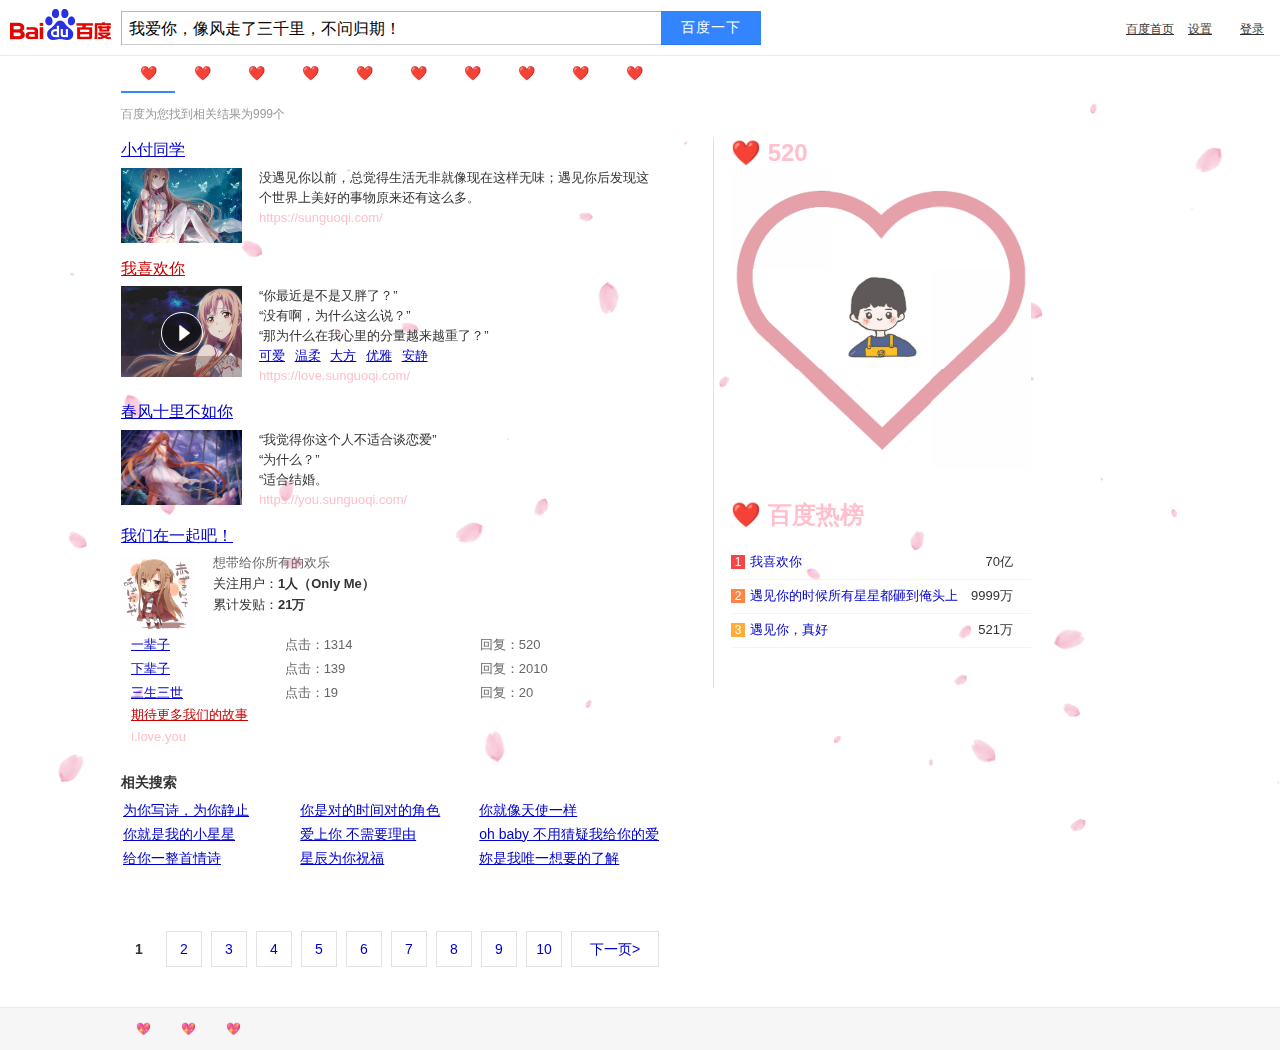
==== commit c3a0fce2: "Update result.html" ====
--- a/result.html
+++ b/result.html
@@ -883,7 +883,7 @@
                         data-click="{'rsv_bdr':'0' }">
                         <h3 class="t"><a
                                 data-click="{'F':'778317EA','F1':'9D73F1E4','F2':'6CA6DD6B','F3':'54E5263F','T':'1589442239','y':'FFB95FFF'}"
-                                href="javascript:;" target="_self">小孙同学</a></h3>
+                                href="javascript:;" target="_self">小付同学</a></h3>
                         <div class="c-row c-gap-top-small">
                             <div class="general_image_pic c-span6"><a class="c-img6" style="height:75px"
                                     href="javascript:;" target="_self"><img class="c-img c-img6" src="images/pic1.jpg"
@@ -1299,4 +1299,4 @@
 
 </body>
 
-</html>+</html>
